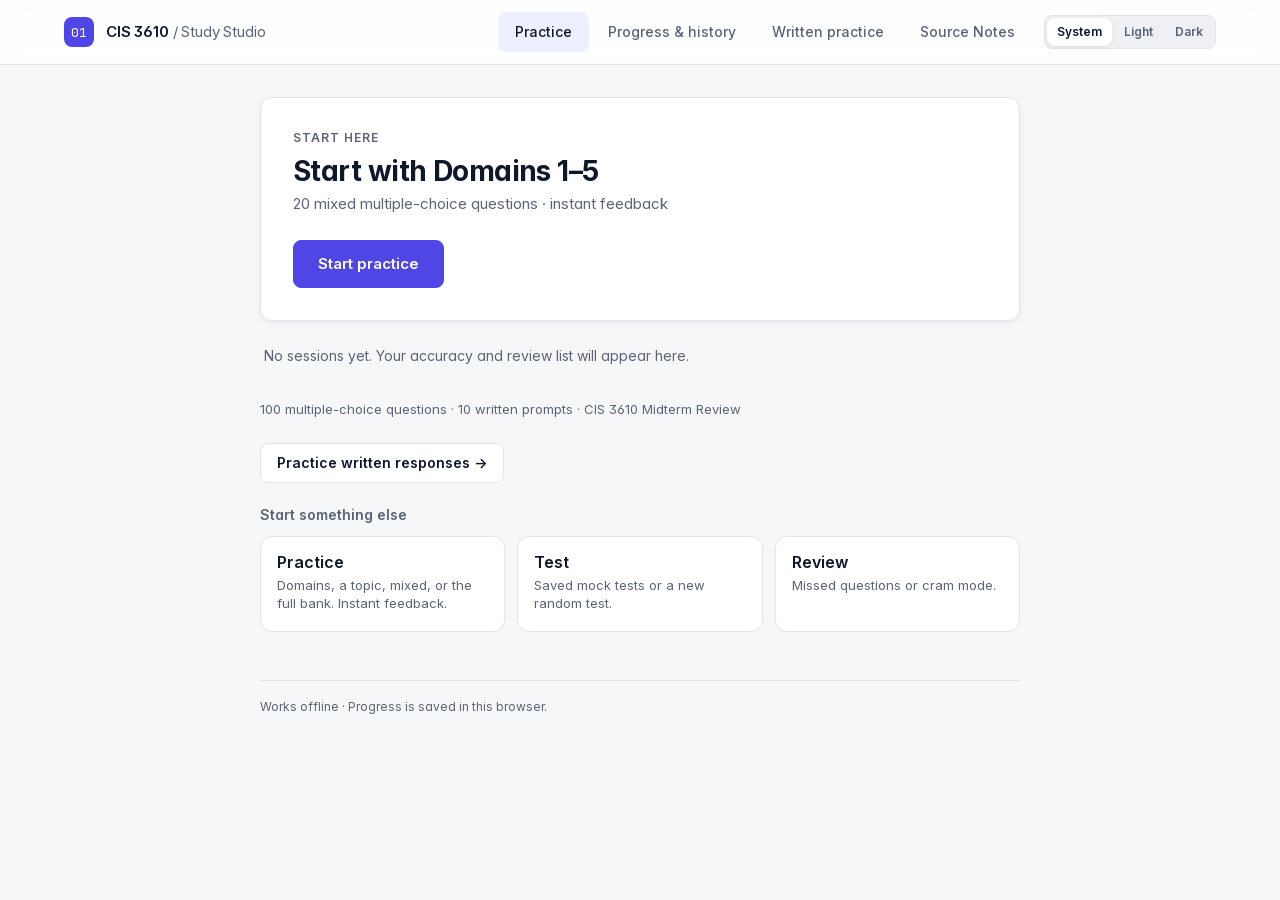
==== index.html @ e30ead26 "Build offline CIS 3610 study studio Add a self-contained study app with 100 multiple-choice question" ====
<!doctype html>
<html lang="en">
<head>
<meta charset="utf-8"><meta name="viewport" content="width=device-width,initial-scale=1">
<meta name="description" content="Offline CIS 3610 midterm practice: 100 multiple-choice questions and 10 written prompts across five domains.">
<title>CIS 3610 · Study Studio</title>
<script>try{const t=localStorage.getItem('ink-signal-theme');if(t==='light'||t==='dark')document.documentElement.dataset.theme=t}catch(e){}</script>
<style>
/* Generated by tools/build_fonts.py — do not edit. Inter and JetBrains Mono, SIL Open Font License 1.1 (design/ink-signal/fonts/LICENSE-*.txt). */
@font-face{font-family:'Inter';font-style:normal;font-weight:400 700;font-display:swap;src:url([data-uri]) format('woff2')}
@font-face{font-family:'JetBrains Mono';font-style:normal;font-weight:400 700;font-display:swap;src:url([data-uri]) format('woff2')}

/* Ink & Signal design tokens — the single source of truth for color, type, spacing, shape, and motion.
   Reusable in any app: include fonts.css, then this file, then components.css.
   Theme: light by default; dark via prefers-color-scheme unless data-theme="light"; data-theme="dark" forces dark.
   data-theme works on <html> or on any subtree. */
:root,[data-theme="light"]{
  --bg:#F6F7F9;--surface:#FFFFFF;--surface-2:#EEF0F4;--border:#E2E5EB;
  --text:#0F172A;--text-muted:#5B6474;
  --accent:#4F46E5;--accent-soft:#EEF0FF;
  --flag:#D97706;
  --correct:#0F9D6E;--correct-soft:#E7F7F0;
  --incorrect:#DC2626;--incorrect-soft:#FDECEC;
  /* Text on a solid accent fill: white passes AA in light (6.29:1). */
  --on-accent:var(--surface);
  --shadow:0 1px 2px rgb(15 23 42/.04),0 2px 8px rgb(15 23 42/.04);
  --shadow-raised:0 2px 4px rgb(15 23 42/.05),0 8px 24px rgb(15 23 42/.07);
  color-scheme:light;
}
@media (prefers-color-scheme:dark){
  :root:not([data-theme="light"]){
    --bg:#0B0F19;--surface:#121826;--surface-2:#1A2132;--border:#273042;
    --text:#E6E9F0;--text-muted:#9AA3B5;
    --accent:#818CF8;--accent-soft:#1E2240;
    --flag:#F59E0B;
    --correct:#34D399;--correct-soft:#0F2A22;
    --incorrect:#F87171;--incorrect-soft:#2D1416;
    /* White on #818CF8 is only 2.98:1, so dark mode uses the ink background (6.42:1). */
    --on-accent:var(--bg);
    --shadow:0 1px 2px rgb(0 0 0/.3);
    --shadow-raised:0 4px 16px rgb(0 0 0/.35);
    color-scheme:dark;
  }
}
[data-theme="dark"]{
  --bg:#0B0F19;--surface:#121826;--surface-2:#1A2132;--border:#273042;
  --text:#E6E9F0;--text-muted:#9AA3B5;
  --accent:#818CF8;--accent-soft:#1E2240;
  --flag:#F59E0B;
  --correct:#34D399;--correct-soft:#0F2A22;
  --incorrect:#F87171;--incorrect-soft:#2D1416;
  --on-accent:var(--bg);
  --shadow:0 1px 2px rgb(0 0 0/.3);
  --shadow-raised:0 4px 16px rgb(0 0 0/.35);
  color-scheme:dark;
}
:root{
  /* Type */
  --font-sans:'Inter',ui-sans-serif,system-ui,-apple-system,'Segoe UI',Roboto,'Helvetica Neue',Arial,sans-serif;
  --font-mono:'JetBrains Mono',ui-monospace,SFMono-Regular,Consolas,'Liberation Mono',monospace;
  --text-xs:12px;--text-sm:14px;--text-md:16px;--text-lg:18px;--text-xl:22px;--text-2xl:28px;--text-3xl:clamp(32px,4.2vw,44px);
  --leading-tight:1.2;--leading-body:1.6;
  --tracking-tight:-0.02em;--tracking-caps:0.08em;
  --weight-regular:400;--weight-medium:500;--weight-semibold:600;--weight-bold:700;
  /* 8px spacing scale */
  --space-1:4px;--space-2:8px;--space-3:12px;--space-4:16px;--space-5:24px;--space-6:32px;--space-7:48px;--space-8:64px;
  /* Shape */
  --radius-sm:6px;--radius:8px;--radius-card:12px;--radius-pill:999px;
  --focus-ring:0 0 0 2px var(--surface),0 0 0 4px var(--accent);
  /* Motion: short and calm */
  --duration:160ms;--ease:cubic-bezier(.2,0,0,1);
  --content-width:1200px;
}
@media (prefers-reduced-motion:reduce){:root{--duration:0ms}}

/* Ink & Signal components. Uses only the variables in tokens.css. */
*,*::before,*::after{box-sizing:border-box}
html{-webkit-text-size-adjust:100%}
body{margin:0;background:var(--bg);color:var(--text);font:var(--weight-regular) var(--text-md)/var(--leading-body) var(--font-sans);
  font-feature-settings:'cv11','ss01';-webkit-font-smoothing:antialiased;transition:background-color var(--duration) var(--ease),color var(--duration) var(--ease)}
h1,h2,h3{margin:0;font-weight:var(--weight-bold);line-height:var(--leading-tight);letter-spacing:var(--tracking-tight)}
h1{font-size:var(--text-3xl)}
h2{font-size:var(--text-xl);font-weight:var(--weight-semibold)}
h3{font-size:var(--text-lg);font-weight:var(--weight-semibold);letter-spacing:-0.01em}
p{margin:0 0 var(--space-4)}
a{color:var(--accent);text-underline-offset:3px}
.muted{color:var(--text-muted)}
.mono,code,kbd,pre{font-family:var(--font-mono);font-feature-settings:normal}
.num{font-variant-numeric:tabular-nums}
.eyebrow{font:var(--weight-semibold) var(--text-xs)/1.4 var(--font-sans);letter-spacing:var(--tracking-caps);text-transform:uppercase;color:var(--text-muted)}
:focus-visible{outline:none;box-shadow:var(--focus-ring);border-radius:var(--radius-sm)}
::selection{background:var(--accent-soft);color:var(--text)}

/* Buttons */
.btn,button{font:var(--weight-semibold) var(--text-sm)/1.2 var(--font-sans);color:var(--text);background:var(--surface);
  border:1px solid var(--border);border-radius:var(--radius);padding:10px var(--space-4);min-height:40px;cursor:pointer;white-space:nowrap;
  transition:background-color var(--duration) var(--ease),border-color var(--duration) var(--ease),color var(--duration) var(--ease),box-shadow var(--duration) var(--ease)}
.btn:hover:not(:disabled),button:hover:not(:disabled),.btn.is-hover{background:var(--surface-2)}
.btn:focus-visible,button:focus-visible{box-shadow:var(--focus-ring);border-radius:var(--radius)}
.btn:disabled,button:disabled{cursor:not-allowed;color:var(--text-muted);background:var(--surface-2);border-color:var(--border);opacity:.7}
.btn-primary,button.primary{background:var(--accent);border-color:var(--accent);color:var(--on-accent)}
.btn-primary:hover:not(:disabled),button.primary:hover:not(:disabled),.btn-primary.is-hover{background:var(--accent);border-color:var(--accent);filter:brightness(1.08)}
.btn-primary:disabled,button.primary:disabled{background:var(--surface-2);border-color:var(--border);color:var(--text-muted)}
.btn-ghost{background:transparent;border-color:transparent}
.btn-ghost:hover:not(:disabled),.btn-ghost.is-hover{background:var(--surface-2)}
.btn[aria-pressed="true"],.btn.is-selected{background:var(--accent-soft);border-color:var(--accent);color:var(--text)}
.btn-sm,button.small{min-height:32px;padding:6px var(--space-3);font-size:13px}

/* Answer buttons: neutral until submitted; selection uses accent only. */
.answer-buttons{display:grid;grid-template-columns:1fr 1fr;gap:var(--space-3);margin:var(--space-5) 0}
.answer{display:flex;align-items:center;justify-content:center;gap:var(--space-3);min-height:64px;font-size:var(--text-lg);
  background:var(--surface);border:1px solid var(--border);border-radius:var(--radius-card)}
.answer[aria-pressed="true"],.answer.is-selected{background:var(--accent-soft);border-color:var(--accent);box-shadow:inset 0 0 0 1px var(--accent);color:var(--text)}
.answer kbd{font-size:11px;font-weight:var(--weight-medium);color:var(--text-muted);background:var(--surface-2);border:1px solid var(--border);border-radius:var(--radius-sm);padding:2px 6px}
.answer[aria-pressed="true"] kbd{border-color:var(--accent)}
/* After checking (feedback modes only): the right answer and a wrong pick. Text stays ink; color is the border, fill, and mark. */
.answer.is-correct,.answer.is-correct:disabled{border-color:var(--correct);background:var(--correct-soft);box-shadow:inset 0 0 0 1px var(--correct);color:var(--text);opacity:1}
.answer.is-incorrect,.answer.is-incorrect:disabled{border-color:var(--incorrect);background:var(--incorrect-soft);box-shadow:inset 0 0 0 1px var(--incorrect);color:var(--text);opacity:1}
.answer .mark{font-weight:var(--weight-bold)}
.answer.is-correct .mark{color:var(--correct)}
.answer.is-incorrect .mark{color:var(--incorrect)}
.nw{white-space:nowrap}

/* Cards and chips */
.card{background:var(--surface);border:1px solid var(--border);border-radius:var(--radius-card);box-shadow:var(--shadow);padding:var(--space-5)}
.chip{display:inline-flex;align-items:center;gap:6px;font:var(--weight-medium) var(--text-xs)/1 var(--font-sans);color:var(--text-muted);
  background:var(--surface-2);border:1px solid var(--border);border-radius:var(--radius-pill);padding:5px 10px}
.chip.accent{color:var(--accent);background:var(--accent-soft);border-color:transparent}
.chip.flag::before{content:'';width:8px;height:8px;border-radius:2px;background:var(--flag)}
.qid{font:var(--weight-regular) var(--text-xs)/1 var(--font-mono);color:var(--text-muted);letter-spacing:.02em}
.statement{font-size:clamp(18px,2.1vw,21px);line-height:1.6;font-weight:var(--weight-medium);letter-spacing:-0.005em;margin:var(--space-4) 0 var(--space-2);overflow-wrap:anywhere}

/* Progress */
.progress{height:4px;background:var(--surface-2);border-radius:var(--radius-pill);overflow:hidden}
.progress>span{display:block;height:100%;background:var(--accent);border-radius:inherit;transition:width 200ms var(--ease)}
progress.progress{appearance:none;-webkit-appearance:none;width:100%;border:0;display:block;color:var(--accent);accent-color:var(--accent)}
progress.progress::-webkit-progress-bar{background:var(--surface-2);border-radius:var(--radius-pill)}
progress.progress::-webkit-progress-value{background:var(--accent);border-radius:var(--radius-pill);transition:width 200ms var(--ease)}
progress.progress::-moz-progress-bar{background:var(--accent);border-radius:var(--radius-pill)}

/* Feedback: color appears only here, as a bar and an icon; text stays ink for contrast. */
.feedback{position:relative;background:var(--surface);border:1px solid var(--border);border-radius:var(--radius-card);padding:var(--space-5) var(--space-5) var(--space-5) calc(var(--space-5) + 4px);overflow:hidden}
.feedback::before{content:'';position:absolute;inset:0 auto 0 0;width:4px;background:var(--correct)}
.feedback.incorrect::before{background:var(--incorrect)}
.feedback-head{display:flex;align-items:center;gap:var(--space-3);margin-bottom:var(--space-2)}
.feedback-icon{display:grid;place-items:center;width:28px;height:28px;border-radius:var(--radius-pill);background:var(--correct-soft);color:var(--correct);font-weight:var(--weight-bold);flex:none}
.feedback.incorrect .feedback-icon{background:var(--incorrect-soft);color:var(--incorrect)}
.feedback-head h3{font-size:var(--text-lg)}
.answerline{font-size:var(--text-sm);color:var(--text-muted);margin-bottom:var(--space-4)}
.answerline strong{color:var(--text)}
.feedback h4{margin:var(--space-4) 0 var(--space-1);font:var(--weight-semibold) 13px/1.4 var(--font-sans);color:var(--text-muted)}
.feedback p{margin:0 0 var(--space-2)}
.correction{background:var(--surface-2);border-radius:var(--radius);padding:var(--space-3) var(--space-4)}
.steps,pre{font:var(--weight-regular) 13px/1.75 var(--font-mono);background:var(--surface-2);color:var(--text);border:1px solid var(--border);border-radius:var(--radius);
  padding:var(--space-3) var(--space-4);margin:var(--space-2) 0 0;white-space:pre-wrap;overflow-wrap:anywhere;font-variant-numeric:tabular-nums}

/* Stat cards */
.stats{display:grid;grid-template-columns:repeat(4,minmax(0,1fr));gap:var(--space-3)}
.stat{background:var(--surface);border:1px solid var(--border);border-radius:var(--radius-card);box-shadow:var(--shadow);padding:var(--space-4) var(--space-5)}
.stat b{display:block;font-size:var(--text-2xl);font-weight:var(--weight-bold);letter-spacing:var(--tracking-tight);font-variant-numeric:tabular-nums;line-height:1.15}
.stat span{display:block;font-size:13px;color:var(--text-muted);margin-top:2px}
.stat .progress{margin-top:var(--space-3)}

/* Chapter cards: the whole card is the control. */
.chapter{position:relative;display:block;cursor:pointer;background:var(--surface);border:1px solid var(--border);border-radius:var(--radius-card);padding:var(--space-4);
  transition:border-color var(--duration) var(--ease),background-color var(--duration) var(--ease),box-shadow var(--duration) var(--ease)}
.chapter:hover{border-color:var(--text-muted)}
.chapter input{position:absolute;opacity:0;inset:0;width:100%;height:100%;margin:0;cursor:pointer}
.chapter .check{position:absolute;top:var(--space-3);right:var(--space-3);display:grid;place-items:center;width:20px;height:20px;border-radius:var(--radius-sm);border:1px solid var(--border);background:var(--surface);color:transparent;font-size:12px;font-weight:var(--weight-bold);transition:all var(--duration) var(--ease)}
.chapter:has(input:checked),.chapter.is-selected{border-color:var(--accent);background:var(--accent-soft);box-shadow:inset 0 0 0 1px var(--accent)}
.chapter:has(input:checked) .check,.chapter.is-selected .check{background:var(--accent);border-color:var(--accent);color:var(--on-accent)}
.chapter:has(input:focus-visible){box-shadow:var(--focus-ring)}
.chapter .number{font:var(--weight-regular) var(--text-xs)/1 var(--font-mono);color:var(--text-muted)}
.chapter strong{display:block;font-size:var(--text-sm);line-height:1.35;margin:var(--space-2) 0 var(--space-1);padding-right:var(--space-5)}
.chapter small{font-size:var(--text-xs);color:var(--text-muted)}

/* Hero: binary as a faint background texture; the label sits on its own solid plate so nothing overlaps. */
.hero-art{position:relative;isolation:isolate;display:grid;place-items:center;gap:var(--space-3);min-height:200px;padding:var(--space-6);
  background:var(--surface);border:1px solid var(--border);border-radius:var(--radius-card);overflow:hidden}
.hero-art .binary{position:absolute;inset:0;z-index:-1;padding:var(--space-3);font:12px/22px var(--font-mono);letter-spacing:.35em;color:var(--text);opacity:.09;overflow:hidden;overflow-wrap:anywhere;user-select:none;
  -webkit-mask-image:radial-gradient(ellipse at center,transparent 0 30%,#000 75%);mask-image:radial-gradient(ellipse at center,transparent 0 30%,#000 75%)}
.hero-art .orbit{font:var(--weight-semibold) var(--text-lg)/1 var(--font-mono);letter-spacing:.2em;color:var(--text);background:var(--surface);border:1px solid var(--border);border-radius:var(--radius);padding:var(--space-4) var(--space-5);box-shadow:var(--shadow)}
.hero-art .legend{font:var(--weight-semibold) var(--text-xs)/1 var(--font-sans);letter-spacing:var(--tracking-caps);text-transform:uppercase;color:var(--text-muted);background:var(--surface);border-radius:var(--radius-pill);padding:6px 10px}

/* Theme toggle */
.theme-toggle{display:inline-flex;gap:2px;padding:2px;background:var(--surface-2);border:1px solid var(--border);border-radius:var(--radius)}
.theme-toggle button{min-height:28px;padding:4px 10px;border:0;background:transparent;font-size:12px;color:var(--text-muted)}
.theme-toggle button[aria-pressed="true"]{background:var(--surface);color:var(--text);box-shadow:var(--shadow)}

/* Sticky action bar for small screens */
.action-bar{display:flex;align-items:center;justify-content:space-between;gap:var(--space-3)}
@media (max-width:620px){
  .stats{grid-template-columns:1fr 1fr}
  .action-bar{position:sticky;bottom:0;z-index:5;margin:var(--space-4) calc(-1 * var(--space-4)) 0;padding:var(--space-3) var(--space-4) calc(var(--space-3) + env(safe-area-inset-bottom));
    background:var(--surface);border-top:1px solid var(--border);box-shadow:0 -4px 16px rgb(15 23 42/.06)}
  .answer{min-height:56px}
}
@media (prefers-reduced-motion:reduce){*,*::before,*::after{transition-duration:0ms!important;animation-duration:0ms!important;scroll-behavior:auto!important}}

/* CIS 4100 Study Studio layout. App-specific; uses only the Ink & Signal tokens in design/ink-signal/tokens.css. */
.skip-link{position:absolute;left:var(--space-4);top:-80px;z-index:30;background:var(--surface);color:var(--text);border:1px solid var(--border);border-radius:var(--radius);padding:var(--space-3) var(--space-4)}
.skip-link:focus{top:var(--space-3)}
.hidden{display:none!important}
.sr-only{position:absolute;width:1px;height:1px;padding:0;margin:-1px;overflow:hidden;clip:rect(0,0,0,0);border:0}
/* Site header (hidden during a session) */
.site-header{position:sticky;top:0;z-index:20;background:color-mix(in srgb,var(--surface) 88%,transparent);backdrop-filter:saturate(1.4) blur(10px);border-bottom:1px solid var(--border)}
.topbar{max-width:var(--content-width);margin:0 auto;min-height:64px;display:flex;align-items:center;gap:var(--space-4);padding:var(--space-3) var(--space-5)}
.brand{display:flex;align-items:center;gap:var(--space-3);font-size:15px;font-weight:var(--weight-semibold);letter-spacing:-0.01em;white-space:nowrap;margin-right:auto}
.brand span:last-child{font-weight:var(--weight-regular);color:var(--text-muted)}
.brandmark{display:grid;place-items:center;width:30px;height:30px;border-radius:var(--radius);background:var(--accent);color:var(--on-accent);font:var(--weight-bold) 13px/1 var(--font-mono)}
.topbar-end{display:flex;align-items:center;gap:var(--space-3)}
nav{display:flex;gap:2px}
nav button{background:transparent;border-color:transparent;color:var(--text-muted);font-weight:var(--weight-medium)}
nav button:hover:not(:disabled){background:var(--surface-2);color:var(--text)}
nav button.active{background:var(--accent-soft);color:var(--text)}
.theme-cycle.icon-btn{display:none}
body.focus-mode .site-header,body.focus-mode footer{display:none}
main{max-width:var(--content-width);margin:0 auto;padding:var(--space-6) var(--space-5) var(--space-8)}
body.focus-mode main{max-width:none;padding:0 0 var(--space-7)}
@media(max-width:620px){body.focus-mode main{padding-bottom:0}}
main:focus{outline:none}
footer{max-width:760px;margin:var(--space-7) auto 0;font-size:12px;color:var(--text-muted);padding-top:var(--space-4);border-top:1px solid var(--border)}
/* Shared pieces */
.icon-btn{display:inline-grid;place-items:center;width:40px;height:40px;min-height:40px;padding:0;border-radius:var(--radius);background:transparent;border-color:transparent;font-size:18px;font-weight:var(--weight-medium);color:var(--text-muted)}
.icon-btn:hover:not(:disabled){background:var(--surface-2);color:var(--text)}
.quiet{background:transparent;border-color:transparent;color:var(--text-muted);font-weight:var(--weight-medium);padding-left:var(--space-2);padding-right:var(--space-2)}
.quiet:hover:not(:disabled){background:var(--surface-2);color:var(--text)}
.link{background:transparent;border-color:transparent;color:var(--accent);padding:6px var(--space-2);min-height:36px}
.link:hover:not(:disabled){background:var(--accent-soft)}
.btn-lg{min-height:48px;padding:12px var(--space-5);font-size:15px}
.note{font-size:13px;color:var(--text-muted);margin:var(--space-2) 0 0;line-height:1.5}
.statrow{display:flex;flex-wrap:wrap;gap:var(--space-2) var(--space-5);margin:var(--space-5) 0 var(--space-6);padding:0 var(--space-1);font-size:14px;color:var(--text-muted);font-variant-numeric:tabular-nums}
.statrow b{color:var(--text);font-weight:var(--weight-semibold)}
.section-h{font-size:var(--text-sm);font-weight:var(--weight-semibold);color:var(--text-muted);letter-spacing:0;margin:0 0 var(--space-3)}
.badge{display:inline-flex;align-items:center;font:var(--weight-medium) 11px/1 var(--font-mono);letter-spacing:.02em;color:var(--text-muted);background:var(--surface-2);border:1px solid var(--border);border-radius:var(--radius-pill);padding:5px 9px;white-space:nowrap}
.row{display:flex;align-items:center;justify-content:space-between;gap:var(--space-3);flex-wrap:wrap}
.panel{background:var(--surface);border:1px solid var(--border);border-radius:var(--radius-card);box-shadow:var(--shadow);padding:var(--space-5)}
.panel h2{margin-bottom:var(--space-3)}
.layout{display:grid;grid-template-columns:minmax(0,1fr) 320px;gap:var(--space-5)}
.notice-box{background:var(--surface-2);border:1px solid var(--border);border-radius:var(--radius);padding:var(--space-4);margin:var(--space-4) 0}
.banner{max-width:760px;margin:0 auto var(--space-4);border:1px solid var(--border);border-left:4px solid var(--flag);background:var(--surface);border-radius:var(--radius);padding:var(--space-3) var(--space-4);font-size:var(--text-sm)}
.error-state{margin:0;padding:var(--space-3) var(--space-4);border:1px solid var(--border);border-left:4px solid var(--flag);border-radius:var(--radius);font-size:13px}
button.danger{color:var(--incorrect)}
.field label,.field .field-label{display:block;font-size:12px;font-weight:var(--weight-semibold);margin-bottom:6px;color:var(--text-muted)}
.fixed{margin:0;min-height:40px;display:flex;align-items:center;font-size:14px}
select,input[type=number],textarea,input[type=file]{width:100%;font:inherit;font-size:var(--text-sm);color:var(--text);background:var(--surface);border:1px solid var(--border);border-radius:var(--radius);padding:10px 12px;min-height:40px;transition:border-color var(--duration) var(--ease)}
select:hover,input[type=number]:hover,textarea:hover{border-color:var(--text-muted)}
select:focus-visible,input:focus-visible,textarea:focus-visible{border-color:var(--accent);box-shadow:var(--focus-ring)}
input[type=checkbox]{accent-color:var(--accent);width:16px;height:16px;vertical-align:-3px}
textarea{min-height:110px;resize:vertical;line-height:1.5}
.table-wrap{overflow-x:auto;border:1px solid var(--border);border-radius:var(--radius)}
table{width:100%;border-collapse:collapse;font-size:13px;font-variant-numeric:tabular-nums}
td,th{text-align:left;padding:10px 12px;border-bottom:1px solid var(--border)}
tr:last-child td{border-bottom:0}
th{font-size:11px;font-weight:var(--weight-semibold);letter-spacing:var(--tracking-caps);text-transform:uppercase;color:var(--text-muted);background:var(--surface-2)}
#toast{position:fixed;bottom:var(--space-5);left:50%;transform:translateX(-50%);max-width:90vw;background:var(--text);color:var(--bg);padding:var(--space-3) var(--space-4);border-radius:var(--radius);font-size:13px;box-shadow:var(--shadow-raised);z-index:60}
/* Confirm dialog */
dialog#confirm-dialog{max-width:420px;width:calc(100% - 32px);border:1px solid var(--border);border-radius:var(--radius-card);background:var(--surface);color:var(--text);box-shadow:var(--shadow-raised);padding:var(--space-5)}
dialog#confirm-dialog::backdrop{background:rgb(11 15 25/.45)}
dialog#confirm-dialog p{margin:0 0 var(--space-5);font-size:15px;line-height:1.5}
.dialog-actions{display:flex;justify-content:flex-end;gap:var(--space-2)}
/* Home */
.home{max-width:760px;margin:0 auto}
.hero-card{background:var(--surface);border:1px solid var(--border);border-radius:var(--radius-card);box-shadow:var(--shadow);padding:var(--space-6)}
.hero-card.resume{border-color:var(--accent);box-shadow:inset 0 0 0 1px var(--accent),var(--shadow)}
.hero-card h1{font-size:28px;margin:var(--space-2) 0 var(--space-1)}
.hero-card .meta{color:var(--text-muted);font-size:15px;margin:0}
.hero-actions{display:flex;align-items:center;gap:var(--space-3);margin-top:var(--space-5);flex-wrap:wrap}
.choices{display:grid;grid-template-columns:repeat(3,minmax(0,1fr));gap:var(--space-3)}
.choice{display:grid;gap:4px;text-align:left;white-space:normal;padding:var(--space-4);min-height:96px;border-radius:var(--radius-card);font-weight:var(--weight-regular);align-content:start;background:var(--surface)}
.choice strong{font-size:16px;font-weight:var(--weight-semibold)}
.choice span{font-size:13px;color:var(--text-muted);line-height:1.4}
.choice.on{background:var(--accent-soft);border-color:var(--accent);box-shadow:inset 0 0 0 1px var(--accent)}
.choice.on:hover:not(:disabled){background:var(--accent-soft)}
.options{margin-top:var(--space-3);background:var(--surface);border:1px solid var(--border);border-radius:var(--radius-card);box-shadow:var(--shadow);padding:var(--space-5);display:grid;gap:var(--space-5);animation:fade-in 160ms var(--ease)}
.opt-label{font-size:13px;font-weight:var(--weight-semibold);margin-bottom:var(--space-2);display:flex;justify-content:space-between;align-items:center;gap:var(--space-3)}
.chiprow{display:flex;flex-wrap:wrap;gap:6px}
.pick{display:inline-flex;align-items:center;gap:6px;min-height:34px;padding:6px 12px;border-radius:var(--radius-pill);font-size:13px;font-weight:var(--weight-medium);background:var(--surface);color:var(--text-muted);white-space:nowrap}
.pick[aria-pressed="true"]{background:var(--accent-soft);border-color:var(--accent);color:var(--text)}
.pick[aria-pressed="true"]::before{content:'✓';font-size:11px;color:var(--accent);font-weight:var(--weight-bold)}
.pick[aria-pressed="true"]:hover:not(:disabled){background:var(--accent-soft)}
.seg{display:inline-flex;flex-wrap:wrap;gap:2px;padding:2px;background:var(--surface-2);border:1px solid var(--border);border-radius:var(--radius)}
.seg button{min-height:34px;border:0;background:transparent;color:var(--text-muted);font-size:13px;padding:6px 12px}
.seg button[aria-pressed="true"]{background:var(--surface);color:var(--text);box-shadow:var(--shadow)}
.overlap{margin-top:var(--space-3);font-size:13px}
.overlap summary{cursor:pointer;color:var(--accent);font-weight:var(--weight-medium)}
.overlap .table-wrap{margin-top:var(--space-2)}
.summary{display:flex;align-items:center;justify-content:space-between;gap:var(--space-3);flex-wrap:wrap;border-top:1px solid var(--border);padding-top:var(--space-4)}
.summary p{margin:0;font-size:14px;color:var(--text-muted)}
.summary p b{color:var(--text);font-weight:var(--weight-medium)}
.custom{display:grid;grid-template-columns:repeat(3,minmax(0,1fr));gap:var(--space-3);background:var(--surface-2);border-radius:var(--radius);padding:var(--space-4)}
.custom .full{grid-column:1/-1;margin:0}
.startline{display:flex;align-items:center;justify-content:flex-end;gap:var(--space-4)}
.startline span{font-size:13px;color:var(--text-muted)}
.focus{margin-top:var(--space-6)}
.focus-rows{background:var(--surface);border:1px solid var(--border);border-radius:var(--radius-card);overflow:hidden}
.focus-row{display:flex;justify-content:space-between;gap:var(--space-3);padding:var(--space-3) var(--space-4);border-bottom:1px solid var(--border);font-size:14px}
.focus-row .muted{font-size:13px;font-variant-numeric:tabular-nums;white-space:nowrap}
.focus-foot{display:flex;justify-content:flex-end;padding:var(--space-3) var(--space-4)}
/* Session: focus mode */
.focus-head{position:sticky;top:0;z-index:15;display:grid;grid-template-columns:auto minmax(0,1fr) auto auto auto;align-items:center;gap:var(--space-3);padding:var(--space-2) var(--space-4);background:var(--surface);border-bottom:1px solid var(--border)}
.session-name{font-size:14px;font-weight:var(--weight-medium);color:var(--text-muted);white-space:nowrap;overflow:hidden;text-overflow:ellipsis}
.counter{justify-self:center;min-height:36px;padding:6px 14px;font-size:14px;font-weight:var(--weight-semibold);font-variant-numeric:tabular-nums;border-radius:var(--radius-pill)}
.timer{font:var(--weight-medium) 13px/1 var(--font-mono);color:var(--text-muted);font-variant-numeric:tabular-nums;min-width:0}
.timer:empty{display:none}
.icon-btn.flag[aria-pressed="true"]{color:var(--flag)}
.focus-bar{position:sticky;top:57px;z-index:14;height:3px;border-radius:0}
progress.focus-bar::-webkit-progress-bar,progress.focus-bar::-webkit-progress-value{border-radius:0}
.question{max-width:720px;margin:0 auto;padding:var(--space-6) var(--space-5) var(--space-5)}
.qmeta{display:flex;align-items:center;gap:var(--space-3);flex-wrap:wrap}
.qid{font:12px/1 var(--font-mono);color:var(--text-muted);white-space:nowrap}
.tag{font-size:12px;color:var(--text-muted);border:1px dashed var(--text-muted);border-radius:var(--radius-pill);padding:2px 8px}
.question-statement{font-size:clamp(18px,2.1vw,21px);line-height:1.6;font-weight:var(--weight-medium);letter-spacing:-0.005em;margin:var(--space-4) 0 var(--space-3);white-space:pre-wrap;overflow-wrap:break-word}
.reason{font-size:var(--text-sm);margin:0 0 var(--space-2)}
.reason summary{display:inline-flex;align-items:center;gap:6px;cursor:pointer;list-style:none;color:var(--text-muted);font-weight:var(--weight-medium);font-size:13px;padding:6px 0;border-radius:var(--radius-sm)}
.reason summary::-webkit-details-marker{display:none}
.reason summary::before{content:'+';font-weight:var(--weight-bold)}
.reason[open] summary::before{content:'−'}
.reason summary:hover{color:var(--text)}
.reason textarea{margin-top:var(--space-2)}
.reason small{display:block;margin-top:6px;font-size:12px}
.answer-buttons{margin:var(--space-4) 0 var(--space-3)}
.answer-buttons button:disabled{opacity:1;color:var(--text-muted);background:var(--surface-2);cursor:default}
.answer-buttons button[aria-pressed="true"]:disabled:not(.is-correct):not(.is-incorrect){color:var(--text);background:var(--accent-soft);border-color:var(--accent)}
.qactions{display:flex;align-items:center;gap:var(--space-2);margin-top:var(--space-3)}
.qactions .grow{flex:1}
.arrow{width:44px;padding:0;font-size:18px;background:transparent;color:var(--text-muted)}
#feedback-region:empty{display:none}
#feedback-region{margin-top:var(--space-4)}
.question .feedback{animation:fade-in 150ms var(--ease)}
.deferred-note{margin:0;font-size:14px;color:var(--text-muted)}
.feedback-head h3{display:flex;align-items:center;gap:var(--space-3)}
.feedback-head h3::before{content:'✓';display:grid;place-items:center;width:28px;height:28px;border-radius:var(--radius-pill);background:var(--correct-soft);color:var(--correct);font-size:15px;flex:none}
.feedback.incorrect .feedback-head h3::before{content:'✕';background:var(--incorrect-soft);color:var(--incorrect)}
.feedback details{margin-top:var(--space-4);font-size:var(--text-sm)}
.feedback summary{cursor:pointer;color:var(--text-muted);padding:var(--space-1) 0}
@keyframes fade-in{from{opacity:0;transform:translateY(4px)}to{opacity:1;transform:none}}
/* Navigator drawer */
.drawer-layer{position:fixed;inset:0;z-index:50}
.drawer-layer[hidden]{display:none}
.drawer-scrim{position:absolute;inset:0;background:rgb(11 15 25/.4);opacity:0;transition:opacity 200ms var(--ease)}
.drawer{position:absolute;top:0;right:0;bottom:0;width:380px;max-width:100%;overflow-y:auto;background:var(--surface);border-left:1px solid var(--border);box-shadow:var(--shadow-raised);display:flex;flex-direction:column;padding:var(--space-5);transform:translateX(16px);opacity:0;transition:transform 200ms var(--ease),opacity 200ms var(--ease)}
.drawer-layer.open .drawer-scrim{opacity:1}
.drawer-layer.open .drawer{transform:none;opacity:1}
.drawer-top{display:flex;justify-content:space-between;align-items:center}
.drawer-top h2{font-size:var(--text-lg)}
.drawer-sub{font-size:13px;color:var(--text-muted);margin:4px 0 var(--space-4);font-variant-numeric:tabular-nums}
.key{display:flex;flex-wrap:wrap;gap:var(--space-2) var(--space-3);font-size:12px;color:var(--text-muted);margin-bottom:var(--space-4)}
.key i{display:inline-block;width:12px;height:12px;border-radius:3px;margin-right:5px;vertical-align:-2px;border:1px solid var(--border);background:var(--surface)}
.key i.k-answered{background:var(--accent-soft);border-color:var(--accent)}
.key i.k-skipped{border-style:dashed;border-color:var(--text-muted)}
.key i.k-flagged{box-shadow:inset 0 -3px 0 var(--flag)}
.key i.k-current{box-shadow:0 0 0 2px var(--accent)}
.question-map{display:grid;grid-template-columns:repeat(5,minmax(0,1fr));gap:8px}
.question-map button{min-height:44px;padding:0;font-size:13px;font-weight:var(--weight-medium);font-variant-numeric:tabular-nums}
.question-map button.answered{background:var(--accent-soft);border-color:var(--accent);color:var(--text)}
.question-map button.skipped{border-style:dashed;border-color:var(--text-muted)}
.question-map button.flagged{box-shadow:inset 0 -3px 0 var(--flag)}
.question-map button.current{box-shadow:0 0 0 2px var(--accent)}
.question-map button.current.flagged{box-shadow:0 0 0 2px var(--accent),inset 0 -3px 0 var(--flag)}
.drawer-foot{margin-top:auto;padding-top:var(--space-5);display:grid;gap:var(--space-2)}
.drawer-foot .note{margin:0}
.keyhelp{font-size:12px;color:var(--text-muted);margin:var(--space-2) 0 0;line-height:1.5}
.drawer-foot .theme-cycle{justify-self:start;font-size:13px}
/* Final review and results */
.final-card,.results{max-width:760px;margin:0 auto}
.final-card{background:var(--surface);border:1px solid var(--border);border-radius:var(--radius-card);box-shadow:var(--shadow);padding:var(--space-6)}
.final-card h1{font-size:28px;margin:var(--space-2) 0 0}
.final-card .statrow{margin:var(--space-4) 0}
.back{padding-left:0}
.score-card{background:var(--surface);border:1px solid var(--border);border-radius:var(--radius-card);box-shadow:var(--shadow);padding:var(--space-6);margin-top:var(--space-3)}
.score-card>p{margin:var(--space-2) 0 0}
.results-score{font-size:64px;font-weight:var(--weight-bold);letter-spacing:-0.04em;line-height:1;margin:var(--space-3) 0 0;font-variant-numeric:tabular-nums}
.results-score span{color:var(--text-muted);font-weight:var(--weight-semibold);font-size:.6em}
.next-box{margin-top:var(--space-5);padding-top:var(--space-5);border-top:1px solid var(--border)}
.next-box p{margin:var(--space-2) 0 var(--space-3)}
.disclosure{margin-top:var(--space-4);background:var(--surface);border:1px solid var(--border);border-radius:var(--radius-card);box-shadow:var(--shadow);padding:var(--space-4) var(--space-5)}
details.disclosure>summary{cursor:pointer;font-weight:var(--weight-semibold);font-size:15px;padding:var(--space-1) 0}
.disclosure h2{font-size:var(--text-lg);margin-bottom:var(--space-2)}
.disclosure h3{font-size:14px;margin:var(--space-4) 0 var(--space-2)}
.check-label{display:inline-flex;align-items:center;gap:var(--space-2);font-size:13px;min-height:32px}
.review-item{border-top:1px solid var(--border);padding:var(--space-2) 0}
.review-item summary{cursor:pointer;font-size:var(--text-sm);line-height:1.5;padding:var(--space-2) 0}
.review-item .feedback{margin:var(--space-2) 0 var(--space-3)}
.page-head{max-width:760px}
.history-item{border-top:1px solid var(--border);padding:var(--space-3) 0}
.history-item .muted{font-variant-numeric:tabular-nums}
.side-item{border-top:1px solid var(--border);padding:var(--space-3) 0;font-size:var(--text-sm)}
.side-item p{font-size:13px;margin:4px 0 var(--space-2)}
.empty{padding:var(--space-5) 0;color:var(--text-muted)}
.notes-list{max-width:860px}
.notes-list article{border-bottom:1px solid var(--border);padding:var(--space-5) 0}
.notes-list article:first-child{padding-top:0}
.notes-list article:last-child{border-bottom:0;padding-bottom:0}
.notes-list h2{margin:var(--space-3) 0 var(--space-2)}
.notes-list p{font-size:15px;max-width:75ch}
.notes-list a{overflow-wrap:anywhere}
.sources{font-size:12px;color:var(--text-muted);font-family:var(--font-mono)}
.storage-note{font-size:12px;margin-top:var(--space-3)}
/* Diagrams follow the theme */
.diagram-scroll{overflow-x:auto;border-radius:var(--radius-card);margin:var(--space-3) 0}
.diagram-scroll svg{display:block;width:100%;min-width:560px;height:auto;max-height:310px;background:var(--surface-2);border:1px solid var(--border);border-radius:var(--radius-card)}
.dg{fill:var(--surface);stroke:var(--accent);stroke-width:2}
.dg-arrow{fill:var(--accent)}
.dg-text{fill:var(--text);stroke:none;font-family:var(--font-sans);font-size:17px;font-weight:500}
.diagram-hint{font-size:12px;color:var(--text-muted);margin-bottom:var(--space-2)}
@media(min-width:700px){.diagram-hint{display:none}}
@media(max-width:900px){.layout{grid-template-columns:minmax(0,1fr)}}
@media(max-width:620px){
  .site-header{position:static;backdrop-filter:none;background:var(--surface)}
  .topbar{display:grid;grid-template-columns:minmax(0,1fr) auto;align-items:center;padding:var(--space-2) var(--space-4) var(--space-3);gap:var(--space-2)}
  .brand{white-space:normal;min-width:0;font-size:14px;line-height:1.25}
  .theme-cycle.icon-btn{display:inline-grid;grid-column:2;grid-row:1}
  .topbar-end{grid-column:1/-1;grid-row:2;min-width:0}
  .topbar-end .theme-toggle{display:none}
  nav{width:100%;display:grid;grid-template-columns:repeat(3,minmax(0,1fr));gap:4px}
  nav button{padding:6px 4px;font-size:13px;white-space:normal;line-height:1.2}
  main{padding:var(--space-5) var(--space-4) var(--space-7)}
  .hero-card,.score-card,.final-card{padding:var(--space-5)}
  .hero-card h1,.final-card h1{font-size:23px}
  .hero-actions .primary{flex:1}
  .statrow{gap:var(--space-1) var(--space-4);margin:var(--space-4) 0 var(--space-5)}
  .choices{grid-template-columns:minmax(0,1fr)}
  .choice{min-height:0;padding:var(--space-3) var(--space-4)}
  .options{padding:var(--space-4)}
  .custom{grid-template-columns:minmax(0,1fr)}
  .startline{flex-direction:column-reverse;align-items:stretch;gap:var(--space-2)}
  .startline span{text-align:center}
  .focus-head{grid-template-columns:auto minmax(0,1fr) auto auto;padding:var(--space-2) var(--space-3)}
  .focus-head .session-name{display:none}
  .focus-head .counter{grid-column:2}
  .focus-bar{top:61px}
  .question{padding:var(--space-4) var(--space-4) 0;display:flex;flex-direction:column;min-height:calc(100dvh - 64px)}
  .question>.qactions{margin-top:auto}
  .question>.answer-buttons+.qactions,.question>#feedback-region+.qactions{margin-top:auto}
  /* Bottom-pinned action bar only on small screens. */
  .qactions{position:sticky;bottom:0;z-index:5;margin:var(--space-4) calc(-1 * var(--space-4)) 0;padding:var(--space-3) var(--space-4) calc(var(--space-3) + env(safe-area-inset-bottom));background:var(--surface);border-top:1px solid var(--border);box-shadow:0 -4px 16px rgb(15 23 42/.06)}
  .qactions .primary{flex:1}
  .qactions .grow{display:none}
  .drawer{top:auto;width:100%;max-height:85%;border-left:0;border-top:1px solid var(--border);border-radius:var(--radius-card) var(--radius-card) 0 0;transform:translateY(16px)}
  .results-score{font-size:52px}
  .panel{padding:var(--space-4)}
  /* Tap targets: at least 44px tall. */
  button,button.small,.btn-sm,.icon-btn,.counter,.pick,.seg button,.link,select,input[type=number],input[type=file]{min-height:44px}
  .icon-btn{width:44px;height:44px}
  details>summary,.reason summary{min-height:44px}
  .check-label{min-height:44px}
}
@media (prefers-reduced-motion:reduce){.drawer,.drawer-scrim{transition:none}.question .feedback,.options{animation:none}}
/* CIS 3610: multiple-choice and written-response adaptations. */
.answer-buttons{grid-template-columns:minmax(0,1fr)}
.answer{justify-content:flex-start;text-align:left;white-space:normal;font-size:15px;line-height:1.5;padding:14px 16px;min-width:0}
.option-letter{display:grid;place-items:center;align-self:flex-start;flex:none;width:28px;height:28px;border:1px solid var(--border);border-radius:var(--radius-sm);font:600 13px/1 var(--font-mono)}
.option-text{flex:1;overflow-wrap:anywhere}
.essay-card{max-width:860px;margin-top:20px}
.essay-card h2{margin-top:12px}
.essay-card label{display:block;margin:16px 0 8px;font-size:13px;font-weight:600}
.essay-card textarea{min-height:200px}
.essay-card select{max-width:280px}
.essay-outline{margin-top:16px;border-top:1px solid var(--border);padding-top:12px}
.essay-outline summary{cursor:pointer;color:var(--accent);padding:8px 0}
.essay-outline li{margin-bottom:10px}
.essay-outline h3{margin-bottom:10px}
.pick{white-space:normal;text-align:left}
.qmeta .chip{white-space:normal}
@media(max-width:620px){nav{grid-template-columns:repeat(4,minmax(0,1fr))}.answer{padding:12px;font-size:14px}.question>.qactions{margin-top:16px}.question>.answer-buttons+.qactions,.question>#feedback-region+.qactions{margin-top:16px}}

</style>
</head>
<body>
<a class="skip-link" href="#main">Skip to content</a>
<header class="site-header"><div class="topbar"><div class="brand"><div class="brandmark" aria-hidden="true">01</div><div>CIS 3610 <span> / Study Studio</span></div></div><button id="theme-cycle" class="icon-btn theme-cycle" data-theme-cycle type="button"></button><div class="topbar-end"><nav aria-label="Main navigation"><button data-view="home" class="active">Practice</button><button data-view="history">Progress &amp; history</button><button data-view="essays">Written practice</button><button data-view="notes">Source Notes</button></nav><div class="theme-toggle" role="group" aria-label="Color theme"><button type="button" data-theme-choice="system">System</button><button type="button" data-theme-choice="light">Light</button><button type="button" data-theme-choice="dark">Dark</button></div></div></div></header><div id="theme-status" class="sr-only" aria-live="polite"></div>
<main id="main" tabindex="-1"><div id="storage-warning" class="banner hidden" role="status"></div><div id="content"></div><footer>Works offline · Progress is saved in this browser.</footer></main>
<div id="toast" role="status" class="hidden"></div>
<dialog id="confirm-dialog" aria-labelledby="confirm-text"><p id="confirm-text"></p><div class="dialog-actions"><button id="confirm-cancel" type="button">Cancel</button><button id="confirm-ok" class="primary" type="button">Confirm</button></div></dialog>
<script id="bank-data" type="application/json">[{"id": "Q001", "chapter": 1, "number": 1, "topic": "DNS", "difficulty": "Review", "statement": "Which of the following best describes the core function of the Domain Name System (DNS) in e-business infrastructure?", "options": ["Encrypting database queries using asymmetric keys", "Translating human-readable domain names into machine-readable IP addresses", "Managing local browser session state and cookies", "Compiling TypeScript code into production JavaScript bundles"], "answer": "B", "explanation": "DNS resolves a host name to records such as an IP address so a browser can locate the host. It does not encrypt application data.", "sources": [{"file": "midterm-review.txt", "location": "Question 1"}]}, {"id": "Q002", "chapter": 1, "number": 2, "topic": "DNS", "difficulty": "Review", "statement": "When configuring live hosting deployments for a modern web application, what does a CNAME record typically point to?", "options": ["A specific IPv4 address (e.g., 192.0.2.1)", "Another domain name (such as your-app.vercel.app)", "The private database credentials file (.env)", "An SSL certificate revocation endpoint"], "answer": "B", "explanation": "A CNAME makes one DNS name an alias of another name. An A record instead contains an IPv4 address.", "sources": [{"file": "midterm-review.txt", "location": "Question 2"}]}, {"id": "Q003", "chapter": 1, "number": 3, "topic": "Client-server architecture", "difficulty": "Review", "statement": "In a client-server architecture model, what is the primary responsibility of the client?", "options": ["Executing SQL queries and validating row-level security policies", "Managing persistent session storage and generating database backups", "Rendering user interfaces and dispatching HTTP request payloads", "Serving raw TCP packets to upstream proxy servers"], "answer": "C", "explanation": "The client presents the interface and sends requests. The server handles trusted backend processing and database access.", "sources": [{"file": "midterm-review.txt", "location": "Question 3"}]}, {"id": "Q004", "chapter": 1, "number": 4, "topic": "AI collaboration", "difficulty": "Review", "statement": "What is the primary purpose of incorporating Generative AI tools as an \"engineering collaborator\" in modern web development frameworks?", "options": ["Eliminating the need for version control systems entirely", "Accelerating scaffolding and code generation while requiring rigorous human verification", "Automatically passing all accessibility and OWASP security audits without testing", "Bypassing database schema design constraints"], "answer": "B", "explanation": "AI can create a starting implementation quickly. Developers still need to inspect, test, and refine its output.", "sources": [{"file": "midterm-review.txt", "location": "Question 4"}]}, {"id": "Q005", "chapter": 1, "number": 5, "topic": "HTTP & TLS", "difficulty": "Review", "statement": "Which networking protocol operates primarily as a request-response protocol across the World Wide Web for transferring hypermedia documents?", "options": ["SMTP", "SSH", "HTTP/HTTPS", "FTP"], "answer": "C", "explanation": "HTTP defines web requests and responses. HTTPS carries HTTP over TLS for protected transport.", "sources": [{"file": "midterm-review.txt", "location": "Question 5"}]}, {"id": "Q006", "chapter": 1, "number": 6, "topic": "DNS", "difficulty": "Review", "statement": "What is the function of an A record within DNS configurations?", "options": ["Directing mail exchange servers", "Mapping a domain name directly to an IPv4 address", "Defining cryptographic security tokens", "Establishing a canonical subdomain alias"], "answer": "B", "explanation": "An A record associates a DNS name with an IPv4 address. AAAA is the corresponding record type for IPv6.", "sources": [{"file": "midterm-review.txt", "location": "Question 6"}]}, {"id": "Q007", "chapter": 1, "number": 7, "topic": "Content architecture", "difficulty": "Review", "statement": "Which of the following best characterizes a headless CMS architecture?", "options": ["A system that completely lacks any front-end user interface and serves content via APIs", "A monolithic application where template engines render HTML directly on the server", "A database engine that does not utilize indexing tables", "An operating system running without a graphical display monitor"], "answer": "A", "explanation": "A headless CMS separates content management from the presentation layer and delivers content through APIs. It may still include an administrative editing interface.", "sources": [{"file": "midterm-review.txt", "location": "Question 7"}]}, {"id": "Q008", "chapter": 1, "number": 8, "topic": "Configuration & secrets", "difficulty": "Review", "statement": "Why is separating environment configuration from source code considered critical in web infrastructure?", "options": ["It prevents CSS stylesheets from conflicting with JavaScript runtimes", "It protects sensitive secrets, API keys, and database credentials from public code exposure", "It ensures web pages render faster on mobile viewports", "It automates DNS propagation across multiple registrars"], "answer": "B", "explanation": "Separate configuration keeps secrets out of committed source and permits different settings for development and production. Environment variables exposed to browser bundles are still public.", "sources": [{"file": "midterm-review.txt", "location": "Question 8"}]}, {"id": "Q009", "chapter": 1, "number": 9, "topic": "Content delivery", "difficulty": "Review", "statement": "What does the acronym CDN stand for in modern cloud web architectures?", "options": ["Central Database Node", "Content Delivery Network", "Cascading Design Notation", "Common Developer Namespace"], "answer": "B", "explanation": "A Content Delivery Network caches and serves content from distributed locations, often reducing delivery latency and origin load.", "sources": [{"file": "midterm-review.txt", "location": "Question 9"}]}, {"id": "Q010", "chapter": 1, "number": 10, "topic": "HTTP & TLS", "difficulty": "Review", "statement": "Which of the following illustrates a typical request-response lifecycle step?", "options": ["The database executes a cron job without user intervention", "The client browser sends an HTTP GET request to a server endpoint and receives an HTML/JSON payload", "The compiler translates TypeScript interfaces into binary machine instructions", "The Git repository commits local changes automatically"], "answer": "B", "explanation": "A browser request followed by a server response is a request-response exchange. The response may contain HTML, JSON, or another representation.", "sources": [{"file": "midterm-review.txt", "location": "Question 10"}]}, {"id": "Q011", "chapter": 1, "number": 11, "topic": "APIs & events", "difficulty": "Review", "statement": "What is the primary role of an API (Application Programming Interface) in an e-business ecosystem?", "options": ["To provide physical cooling for server racks", "To allow disparate software systems to securely communicate and exchange data", "To format text documents into PDF layouts", "To replace semantic HTML tags with proprietary containers"], "answer": "B", "explanation": "An API supplies a defined contract for software interaction. Secure use still requires appropriate authentication, authorization, and validation.", "sources": [{"file": "midterm-review.txt", "location": "Question 11"}]}, {"id": "Q012", "chapter": 1, "number": 12, "topic": "HTTP & TLS", "difficulty": "Review", "statement": "Which protocol secures HTTP traffic through encryption and cryptographic verification?", "options": ["FTP", "Telnet", "HTTPS (TLS/SSL)", "POP3"], "answer": "C", "explanation": "HTTPS uses TLS to encrypt transport and authenticate the server through certificates. SSL is an older, obsolete predecessor.", "sources": [{"file": "midterm-review.txt", "location": "Question 12"}]}, {"id": "Q013", "chapter": 1, "number": 13, "topic": "Deployment & scaling", "difficulty": "Review", "statement": "What is the main benefit of utilizing cloud-based deployment platforms like Vercel or Netlify for modern web apps?", "options": ["Eliminating all potential cyber security vulnerabilities", "Automated continuous deployment pipelines connected directly to Git repositories", "Guaranteed exemption from data privacy regulations", "Manual server rack configuration requirements"], "answer": "B", "explanation": "Git-connected deployments can build and publish updates automatically. Developers remain responsible for security and configuration.", "sources": [{"file": "midterm-review.txt", "location": "Question 13"}]}, {"id": "Q014", "chapter": 1, "number": 14, "topic": "Client-server architecture", "difficulty": "Review", "statement": "Which term describes an architecture where business logic runs on the client browser while data is fetched asynchronously from backend services?", "options": ["Single-Page Application (SPA)", "Mainframe Batch Processing", "Static Punch-Card System", "Terminal Emulation Server"], "answer": "A", "explanation": "An SPA updates its interface in the browser and commonly fetches data without downloading a complete page on each navigation.", "sources": [{"file": "midterm-review.txt", "location": "Question 14"}]}, {"id": "Q015", "chapter": 1, "number": 15, "topic": "APIs & events", "difficulty": "Review", "statement": "What is the primary purpose of a webhook in event-driven web architecture?", "options": ["To continuously poll a server for status changes every second", "To allow an external service to push real-time HTTP POST notifications to a designated endpoint when an event occurs", "To minify CSS stylesheets before production build", "To scrape competitor pricing data automatically"], "answer": "B", "explanation": "A webhook delivers an event notification to a configured HTTP endpoint. Receivers should authenticate notifications and handle retries safely.", "sources": [{"file": "midterm-review.txt", "location": "Question 15"}]}, {"id": "Q016", "chapter": 1, "number": 16, "topic": "Payment security", "difficulty": "Review", "statement": "In the context of e-commerce infrastructure, what does PCI-DSS compliance govern?", "options": ["Academic grading standards for computer science courses", "Security standards for organizations handling credit card and payment data", "Web accessibility guidelines for individuals with visual impairments", "Open-source licensing compatibility matrices"], "answer": "B", "explanation": "PCI DSS addresses protection of payment card account data. It is distinct from accessibility standards such as WCAG.", "sources": [{"file": "midterm-review.txt", "location": "Question 16"}]}, {"id": "Q017", "chapter": 1, "number": 17, "topic": "Deployment & scaling", "difficulty": "Review", "statement": "What is a primary characteristic of cloud elasticity?", "options": ["Fixed hardware allocation that cannot be changed after purchase", "The ability to dynamically scale computing resources up or down based on traffic demand", "Permanent static IP address assignment for all client devices", "Elimination of network latency across global regions"], "answer": "B", "explanation": "Elastic infrastructure adjusts allocated capacity to demand, rather than requiring a permanently fixed allocation.", "sources": [{"file": "midterm-review.txt", "location": "Question 17"}]}, {"id": "Q018", "chapter": 1, "number": 18, "topic": "Project configuration", "difficulty": "Review", "statement": "Which file is standardly used in Node.js projects to list dependencies, scripts, and project metadata?", "options": ["index.html", "package.json", "styles.css", "tsconfig.json"], "answer": "B", "explanation": "package.json describes a Node.js package, including its metadata, dependencies, and runnable scripts.", "sources": [{"file": "midterm-review.txt", "location": "Question 18"}]}, {"id": "Q019", "chapter": 1, "number": 19, "topic": "HTTP & TLS", "difficulty": "Review", "statement": "What is the function of an SSL/TLS certificate in web communications?", "options": ["To verify domain ownership and encrypt data transmitted between client and server", "To compress image assets for faster mobile loading", "To generate automatic unit tests for React components", "To store user passwords in plain text for easy retrieval"], "answer": "A", "explanation": "A certificate binds an identity such as a domain to a public key. TLS uses certificates for authentication and negotiates keys to encrypt the connection; a certificate alone does not encrypt traffic.", "sources": [{"file": "midterm-review.txt", "location": "Question 19"}]}, {"id": "Q020", "chapter": 1, "number": 20, "topic": "Async JavaScript", "difficulty": "Review", "statement": "Which of the following represents an asynchronous JavaScript execution pattern commonly used for API calls?", "options": ["Synchronous file blocking loops", "Async/Await and Promises", "Static HTML injection tags", "Monolithic shell scripts"], "answer": "B", "explanation": "Promises represent eventual completion or failure. Async/await provides syntax for working with those promises.", "sources": [{"file": "midterm-review.txt", "location": "Question 20"}]}, {"id": "Q021", "chapter": 2, "number": 21, "topic": "Semantic HTML", "difficulty": "Review", "statement": "Why is the use of semantic HTML5 elements (such as <header>, <nav>, <main>, and <footer>) preferred over generic wrappers?", "options": ["They execute JavaScript code faster in browser engines", "They provide meaningful structural context to screen readers, search engine crawlers, and developers", "They automatically encrypt form inputs against SQL injection", "They remove the need for CSS styling entirely"], "answer": "B", "explanation": "Semantic elements convey structure and purpose beyond appearance. Generic div elements do not provide these meanings by default.", "sources": [{"file": "midterm-review.txt", "location": "Question 21"}]}, {"id": "Q022", "chapter": 2, "number": 22, "topic": "Accessibility fundamentals", "difficulty": "Review", "statement": "What does WCAG stand for in the context of digital accessibility standards?", "options": ["Web Content Accessibility Guidelines", "Worldwide Cascading Architecture Group", "Wireless Code Authentication Governance", "Web Component Access Protocol"], "answer": "A", "explanation": "WCAG means Web Content Accessibility Guidelines, a set of success criteria for accessible web content.", "sources": [{"file": "midterm-review.txt", "location": "Question 22"}]}, {"id": "Q023", "chapter": 2, "number": 23, "topic": "Accessibility fundamentals", "difficulty": "Review", "statement": "Which WCAG conformance level is typically established as the standard target for enterprise and educational web accessibility?", "options": ["Level A", "Level AA", "Level AAA", "Level Z"], "answer": "B", "explanation": "AA is a common accessibility target and includes all applicable Level A and Level AA criteria. It does not imply every AAA criterion is met.", "sources": [{"file": "midterm-review.txt", "location": "Question 23"}]}, {"id": "Q024", "chapter": 2, "number": 24, "topic": "Accessible images", "difficulty": "Review", "statement": "How do screen readers interpret images that lack appropriate alt text attributes?", "options": ["They intelligently generate a detailed description of the image contents", "They either skip the image or read out the raw file name, hindering accessibility for visually impaired users", "They crash the browser tab immediately", "They automatically apply decorative styling filters"], "answer": "B", "explanation": "Without useful alternative text, an image may be announced as a filename or provide no meaningful information. Decorative images should use an empty alt attribute.", "sources": [{"file": "midterm-review.txt", "location": "Question 24"}]}, {"id": "Q025", "chapter": 2, "number": 25, "topic": "AI UI scaffolding", "difficulty": "Review", "statement": "What is the primary purpose of text-to-design prototyping tools like v0.dev in modern UI workflows?", "options": ["Replacing all software engineers with automated bots", "Translating natural language product requirements into functional UI component code layouts", "Compiling database migrations into relational schemas", "Generating SSL certificates for domain registrars"], "answer": "B", "explanation": "Text-to-design tools turn a natural-language brief into an initial interface or component layout that still requires review.", "sources": [{"file": "midterm-review.txt", "location": "Question 25"}]}, {"id": "Q026", "chapter": 2, "number": 26, "topic": "Responsive layout", "difficulty": "Review", "statement": "In responsive web design, what CSS mechanism allows flexible layouts across varying screen sizes without fixed pixel widths?", "options": ["Flexbox and CSS Grids with relative units (percentages, rem, vw)", "Hardcoded table cell widths in HTML attributes", "Static inline styling blocks", "Flash plugin containers"], "answer": "A", "explanation": "Flexible layout systems and relative sizing let content adapt to available space. Fixed widths alone often produce overflow.", "sources": [{"file": "midterm-review.txt", "location": "Question 26"}]}, {"id": "Q027", "chapter": 2, "number": 27, "topic": "AI UI scaffolding", "difficulty": "Review", "statement": "What is the primary risk of relying entirely on AI-generated UI code without manual inspection?", "options": ["Inefficient CSS syntax, unsemantic markup, and hidden accessibility flaws", "Instantaneous server crashes across all cloud regions", "Automatic cancellation of domain name registrations", "Permanent deletion of Git commit histories"], "answer": "A", "explanation": "Generated code can contain inaccessible controls, weak semantics, or unnecessary styling. Manual inspection and functional testing are still needed.", "sources": [{"file": "midterm-review.txt", "location": "Question 27"}]}, {"id": "Q028", "chapter": 2, "number": 28, "topic": "Accessible forms", "difficulty": "Review", "statement": "Which HTML attribute is essential for providing accessible descriptions of form input fields?", "options": ["aria-label or associated <label> elements with matching for and id attributes", "style=\"display:none\"", "class=\"hidden-input\"", "onclick=\"validate()\""], "answer": "A", "explanation": "A visible label associated using for and id supplies an accessible name. aria-label can provide a name when a suitable visible label is unavailable.", "sources": [{"file": "midterm-review.txt", "location": "Question 28"}]}, {"id": "Q029", "chapter": 2, "number": 29, "topic": "CSS fundamentals", "difficulty": "Review", "statement": "What does the CSS Box Model encompass from innermost to outermost?", "options": ["Margin, Border, Padding, Content", "Content, Padding, Border, Margin", "Border, Content, Margin, Padding", "Padding, Margin, Content, Border"], "answer": "B", "explanation": "The box model proceeds outward from content to padding, border, then margin. Padding is inside the border; margin is outside it.", "sources": [{"file": "midterm-review.txt", "location": "Question 29"}]}, {"id": "Q030", "chapter": 2, "number": 30, "topic": "Accessibility fundamentals", "difficulty": "Review", "statement": "Which of the following best describes Universal Design in digital products?", "options": ["Designing products to be usable by all people to the greatest extent possible without needing adaptation", "Building separate websites exclusively for mobile devices", "Restricting software access to expert technical users", "Utilizing only monochrome color schemes"], "answer": "A", "explanation": "Universal Design seeks broad usability from the outset instead of relying on separate adaptations for every user group.", "sources": [{"file": "midterm-review.txt", "location": "Question 30"}]}, {"id": "Q031", "chapter": 2, "number": 31, "topic": "Color contrast", "difficulty": "Review", "statement": "What role do color contrast ratios play in web accessibility standards?", "options": ["They determine how fast images load on slow cellular connections", "They ensure text is legible against background colors for users with visual impairments or color blindness", "They calculate the monetary cost of cloud hosting bandwidth", "They dictate database indexing efficiency"], "answer": "B", "explanation": "Sufficient contrast makes foreground text distinguishable from its background. Color alone should not carry essential information.", "sources": [{"file": "midterm-review.txt", "location": "Question 31"}]}, {"id": "Q032", "chapter": 2, "number": 32, "topic": "Keyboard access", "difficulty": "Review", "statement": "Why is keyboard navigation testing critical for web accessibility?", "options": ["Many users with motor impairments or screen readers navigate web interfaces primarily using keyboard controls (Tab, Enter, Arrow keys)", "Keyboards are faster than computer mice for database administration", "Browsers disable mouse clicks during production deployments", "It prevents CSS stylesheets from loading incorrectly"], "answer": "A", "explanation": "Keyboard testing checks whether users can reach and operate controls without a pointing device, with a visible focus indicator and no keyboard traps.", "sources": [{"file": "midterm-review.txt", "location": "Question 32"}]}, {"id": "Q033", "chapter": 2, "number": 33, "topic": "Semantic HTML", "difficulty": "Review", "statement": "What is the function of the <main> landmark element in semantic HTML?", "options": ["Containing site-wide navigation links and logos", "Enclosing the primary dominant content unique to the document", "Storing JavaScript event listener definitions", "Holding copyright notices and footer links"], "answer": "B", "explanation": "The main element identifies the dominant content of the page. The pasted question lost this tag; the study app restores it.", "sources": [{"file": "midterm-review.txt", "location": "Question 33"}]}, {"id": "Q034", "chapter": 2, "number": 34, "topic": "Responsive layout", "difficulty": "Review", "statement": "Which CSS layout module is best suited for one-dimensional layouts (rows or columns)?", "options": ["CSS Flexbox", "CSS Grid", "HTML Tables", "Absolute Positioning Floats"], "answer": "A", "explanation": "Flexbox arranges items along a primary axis, making it well suited to a row or column.", "sources": [{"file": "midterm-review.txt", "location": "Question 34"}]}, {"id": "Q035", "chapter": 2, "number": 35, "topic": "Responsive layout", "difficulty": "Review", "statement": "Which CSS layout module is optimized for two-dimensional layouts (rows and columns simultaneously)?", "options": ["CSS Grid", "Inline Block", "Float Clearing", "Bulleted Lists"], "answer": "A", "explanation": "Grid coordinates rows and columns together, making it suited to two-dimensional page layouts.", "sources": [{"file": "midterm-review.txt", "location": "Question 35"}]}, {"id": "Q036", "chapter": 2, "number": 36, "topic": "Responsive typography", "difficulty": "Review", "statement": "What does responsive typography entail in modern web design?", "options": ["Using fixed 12px fonts across all screen resolutions", "Scaling font sizes fluidly using relative units (such as rem or clamp()) to maintain readability across viewports", "Embedding rasterized images of text instead of live characters", "Disabling font smoothing on mobile devices"], "answer": "B", "explanation": "Relative units and clamp() can adjust text sizing across viewports while respecting usable bounds and user settings.", "sources": [{"file": "midterm-review.txt", "location": "Question 36"}]}, {"id": "Q037", "chapter": 2, "number": 37, "topic": "AI transparency", "difficulty": "Review", "statement": "What is an AI Transparency Log used for in AI-augmented engineering coursework?", "options": ["Tracking the exact prompt iterations, AI tool outputs, and human verification/refactoring steps performed", "Logging the electricity consumption of local server racks", "Recording customer credit card transactions in plain text", "Generating automated invoice summaries"], "answer": "A", "explanation": "A transparency log records how AI assistance was used and how a person checked or changed the result. It supports traceability of engineering decisions.", "sources": [{"file": "midterm-review.txt", "location": "Question 37"}]}, {"id": "Q038", "chapter": 2, "number": 38, "topic": "Accessible links", "difficulty": "Review", "statement": "Why should web developers avoid using \"click here\" as anchor link text?", "options": ["It provides no contextual information about the link destination for screen reader users scanning page links", "It violates JavaScript syntax rules", "It prevents CSS styles from applying correctly", "It increases server response time"], "answer": "A", "explanation": "Descriptive link text communicates the destination or action, including when screen reader users browse links out of surrounding context.", "sources": [{"file": "midterm-review.txt", "location": "Question 38"}]}, {"id": "Q039", "chapter": 2, "number": 39, "topic": "Semantic HTML", "difficulty": "Review", "statement": "What is the purpose of semantic heading tags (<h1> through <h6>)?", "options": ["To establish a clear, hierarchical document outline that aids navigation and comprehension", "To change font colors randomly across paragraphs", "To define database table relationships", "To inject executable script payloads into the DOM"], "answer": "A", "explanation": "Heading levels h1 through h6 express a content hierarchy. Choose levels for structure and style them separately with CSS.", "sources": [{"file": "midterm-review.txt", "location": "Question 39"}]}, {"id": "Q040", "chapter": 2, "number": 40, "topic": "Progressive enhancement", "difficulty": "Review", "statement": "How does progressive enhancement affect web development strategy?", "options": ["Building a baseline functional experience for all browsers first, then layering advanced styling and JS for capable modern browsers", "Designing exclusively for the newest browser version and blocking older clients", "Eliminating HTML entirely in favor of compiled binary applications", "Ignoring mobile devices until desktop optimization is 100% complete"], "answer": "A", "explanation": "Progressive enhancement begins with a useful baseline, then adds features where supported so core access remains broadly available.", "sources": [{"file": "midterm-review.txt", "location": "Question 40"}]}, {"id": "Q041", "chapter": 3, "number": 41, "topic": "DOM & events", "difficulty": "Review", "statement": "What is the primary role of the Document Object Model (DOM) in web browsers?", "options": ["Storing persistent records on cloud database servers", "Representing the page so programs can change document structure, style, and content dynamically", "Compiling TypeScript interfaces into bytecode", "Managing DNS routing tables"], "answer": "B", "explanation": "The DOM exposes the document as a tree of nodes that scripts can inspect and update.", "sources": [{"file": "midterm-review.txt", "location": "Question 41"}]}, {"id": "Q042", "chapter": 3, "number": 42, "topic": "DOM & events", "difficulty": "Review", "statement": "How do JavaScript event listeners function within a web application?", "options": ["They wait for specific user interactions (like clicks, keypresses, or form submissions) and execute callback functions in response", "They compile server-side SQL queries into relational tables", "They encrypt local storage cookies automatically", "They check domain name registration expiration dates"], "answer": "A", "explanation": "An event listener registers a callback for an event. When that event is dispatched, the registered handler can respond.", "sources": [{"file": "midterm-review.txt", "location": "Question 42"}]}, {"id": "Q043", "chapter": 3, "number": 43, "topic": "Debugging", "difficulty": "Review", "statement": "What is the primary purpose of browser developer tools (such as Chrome DevTools Console and Network tabs)?", "options": ["Designing marketing graphics and corporate logos", "Inspecting DOM elements, monitoring network requests, debugging JavaScript errors, and profiling performance", "Purchasing domain names and managing registrar accounts", "Provisioning virtual private servers in cloud data centers"], "answer": "B", "explanation": "Developer tools reveal document structure, network traffic, logs, and performance information needed to investigate behavior.", "sources": [{"file": "midterm-review.txt", "location": "Question 43"}]}, {"id": "Q044", "chapter": 3, "number": 44, "topic": "Scope & closures", "difficulty": "Review", "statement": "What does variable scope refer to in JavaScript programming?", "options": ["The speed at which a function executes mathematical calculations", "The accessibility and visibility of variables within different parts of code blocks or functions", "The amount of memory allocated for CSS stylesheets", "The number of parameters an API endpoint accepts"], "answer": "B", "explanation": "Scope determines where a binding is accessible. Block, function, and module/global scope affect visibility.", "sources": [{"file": "midterm-review.txt", "location": "Question 44"}]}, {"id": "Q045", "chapter": 3, "number": 45, "topic": "Scope & closures", "difficulty": "Review", "statement": "In JavaScript, what is the difference between let, const, and var for variable declarations?", "options": ["var is block-scoped, while let and const are globally scoped", "const declares variables that cannot be reassigned, while let and var allow reassignment with block vs function scoping", "There is no functional difference; they are interchangeable aliases", "const can only be used in server-side Node.js environments"], "answer": "B", "explanation": "let and const are block-scoped; var is function-scoped or global-scoped. const prevents reassignment of the binding but does not make an object immutable.", "sources": [{"file": "midterm-review.txt", "location": "Question 45"}]}, {"id": "Q046", "chapter": 3, "number": 46, "topic": "Debugging", "difficulty": "Review", "statement": "What is an asynchronous callback or promise rejection typically signalled by in browser consoles?", "options": ["A green success banner", "An uncaught exception or error stack trace log in red text", "An automatic database backup confirmation", "A DNS lookup redirection notice"], "answer": "B", "explanation": "Unhandled errors and promise rejections commonly produce console diagnostics and stack traces. Their exact display depends on the browser.", "sources": [{"file": "midterm-review.txt", "location": "Question 46"}]}, {"id": "Q047", "chapter": 3, "number": 47, "topic": "JSON & APIs", "difficulty": "Review", "statement": "What does JSON stand for in web data exchange?", "options": ["JavaScript Object Notation", "Java Secure Operational Network", "Joint Syntax Object Namespace", "jQuery Server Operation Node"], "answer": "A", "explanation": "JSON is JavaScript Object Notation, a text format for exchanging structured data. It is not executable JavaScript code.", "sources": [{"file": "midterm-review.txt", "location": "Question 47"}]}, {"id": "Q048", "chapter": 3, "number": 48, "topic": "Input validation", "difficulty": "Review", "statement": "Why is client-side input validation insufficient as a sole security measure?", "options": ["Client-side code runs on the user's device and can be easily bypassed or manipulated by malicious actors", "Browsers do not support JavaScript form validation functions", "Client validation slows down server response times significantly", "It prevents CSS stylesheets from rendering"], "answer": "A", "explanation": "A user controls their browser and can bypass local checks or send requests directly. The server must validate input and enforce authorization.", "sources": [{"file": "midterm-review.txt", "location": "Question 48"}]}, {"id": "Q049", "chapter": 3, "number": 49, "topic": "Array transformations", "difficulty": "Review", "statement": "What is the purpose of array manipulation methods like .map(), .filter(), and .reduce() in JavaScript?", "options": ["To execute declarative, functional transformations on data collections without mutating original arrays directly", "To query PostgreSQL databases using raw SQL syntax", "To configure Vercel deployment routing rules", "To compile TypeScript code into ES5 bundles"], "answer": "A", "explanation": "map returns mapped values, filter selects elements, and reduce accumulates a result. Their callbacks can still mutate referenced objects, so immutability is a coding practice rather than an automatic guarantee.", "sources": [{"file": "midterm-review.txt", "location": "Question 49"}]}, {"id": "Q050", "chapter": 3, "number": 50, "topic": "Debugging", "difficulty": "Review", "statement": "What does the term \"Chaos Engineering\" refer to in lab team exercises?", "options": ["Intentionally introducing controlled faults or bugs into codebases to test team resilience, debugging skills, and error handling", "Randomly deleting production databases without backups", "Writing code without using indentation or comments", "Refusing to use version control systems"], "answer": "A", "explanation": "Controlled fault injection exercises error handling and recovery. It should have defined scope and safeguards.", "sources": [{"file": "midterm-review.txt", "location": "Question 50"}]}, {"id": "Q051", "chapter": 3, "number": 51, "topic": "SPA navigation", "difficulty": "Review", "statement": "How does a client-side single-page application (SPA) handle navigation between views without full page reloads?", "options": ["By intercepting route changes and dynamically updating the DOM via JavaScript", "By requesting a complete HTML document from the server on every click", "By rebooting the browser session automatically", "By switching DNS server pointers instantly"], "answer": "A", "explanation": "Client-side routing responds to navigation by updating view state and the DOM, often using the History API.", "sources": [{"file": "midterm-review.txt", "location": "Question 51"}]}, {"id": "Q052", "chapter": 3, "number": 52, "topic": "Debugging", "difficulty": "Review", "statement": "What is a common symptom of an unhandled runtime error in browser JavaScript execution?", "options": ["The user interface freezes or behaves unexpectedly, accompanied by console error logs", "The computer monitor resolution changes automatically", "The domain registrar locks the DNS records", "The database triggers an automatic schema migration"], "answer": "A", "explanation": "A runtime error can interrupt the affected execution path and leave the UI incomplete or inconsistent. It does not necessarily freeze the entire browser.", "sources": [{"file": "midterm-review.txt", "location": "Question 52"}]}, {"id": "Q053", "chapter": 3, "number": 53, "topic": "JSON & APIs", "difficulty": "Review", "statement": "What is the function of the fetch() API in modern JavaScript?", "options": ["To make asynchronous HTTP requests to servers for sending or retrieving data", "To retrieve forgotten user passwords from local storage", "To download local font files for offline editing", "To scrape external websites without permission"], "answer": "A", "explanation": "fetch sends asynchronous HTTP requests and returns a Promise for a Response. HTTP error statuses such as 404 normally require checking response.ok.", "sources": [{"file": "midterm-review.txt", "location": "Question 53"}]}, {"id": "Q054", "chapter": 3, "number": 54, "topic": "TypeScript", "difficulty": "Review", "statement": "What does type safety in TypeScript provide compared to vanilla JavaScript?", "options": ["Compile-time error checking that catches type mismatches before code runs in production", "Guaranteed immunity against all cyber security vulnerabilities", "Automatic generation of database tables", "Elimination of the need for unit testing"], "answer": "A", "explanation": "TypeScript checks declared types before execution. Its types are erased and do not replace runtime validation of external data.", "sources": [{"file": "midterm-review.txt", "location": "Question 54"}]}, {"id": "Q055", "chapter": 3, "number": 55, "topic": "JavaScript syntax", "difficulty": "Review", "statement": "How are arrow functions syntactically distinguished in modern JavaScript?", "options": ["Using the function keyword followed by a name", "Using the fat arrow syntax (=>)", "Using the goto command statement", "Using class constructor wrappers"], "answer": "B", "explanation": "Arrow functions use => and capture this lexically. They differ from ordinary functions in more than spelling.", "sources": [{"file": "midterm-review.txt", "location": "Question 55"}]}, {"id": "Q056", "chapter": 3, "number": 56, "topic": "Browser storage", "difficulty": "Review", "statement": "What is local storage used for in web applications?", "options": ["Storing key-value pairs persistently in the browser across session reloads", "Storing private database administrator passwords securely on public servers", "Caching server-side routing tables for DNS resolution", "Executing backend SQL queries"], "answer": "A", "explanation": "localStorage persists string key-value data for an origin until cleared. It is accessible to page scripts and unsuitable for sensitive secrets.", "sources": [{"file": "midterm-review.txt", "location": "Question 56"}]}, {"id": "Q057", "chapter": 3, "number": 57, "topic": "Error handling", "difficulty": "Review", "statement": "What is the purpose of try...catch blocks in JavaScript error handling?", "options": ["To gracefully catch runtime exceptions and handle errors without crashing the application execution flow", "To encrypt user input before sending it across networks", "To automatically retry failed database connections indefinitely", "To test CSS media query breakpoints"], "answer": "A", "explanation": "try/catch handles exceptions in its protected execution. To catch a rejected Promise this way, await it inside the try block or attach an appropriate rejection handler.", "sources": [{"file": "midterm-review.txt", "location": "Question 57"}]}, {"id": "Q058", "chapter": 3, "number": 58, "topic": "DOM & events", "difficulty": "Review", "statement": "What does DOM manipulation refer to?", "options": ["Creating, modifying, or deleting HTML elements and attributes dynamically using scripts", "Changing physical hardware server components", "Configuring router firewall rules", "Writing SQL migration scripts"], "answer": "A", "explanation": "DOM manipulation changes document nodes or their attributes, allowing interfaces to react without a complete page reload.", "sources": [{"file": "midterm-review.txt", "location": "Question 58"}]}, {"id": "Q059", "chapter": 3, "number": 59, "topic": "Debugging", "difficulty": "Review", "statement": "Why is understanding stack traces critical when debugging JavaScript errors?", "options": ["They show the exact path of function calls leading up to an error, including file names and line numbers", "They list the exact credit card numbers stored in browser memory", "They calculate the speed of the internet connection", "They display the domain registration history"], "answer": "A", "explanation": "A stack trace identifies the chain of calls and source locations associated with an error, helping locate its cause.", "sources": [{"file": "midterm-review.txt", "location": "Question 59"}]}, {"id": "Q060", "chapter": 3, "number": 60, "topic": "Scope & closures", "difficulty": "Review", "statement": "What is a closure in JavaScript?", "options": ["A function bundled together with references to its lexical environment, allowing it to access outer scope variables even after the outer function has closed", "A command that shuts down the browser process", "A method for closing database connections safely", "An HTML tag used to close modal dialogs"], "answer": "A", "explanation": "A closure retains access to the lexical bindings around a function, even after the outer call has returned.", "sources": [{"file": "midterm-review.txt", "location": "Question 60"}]}, {"id": "Q061", "chapter": 4, "number": 61, "topic": "Relational databases", "difficulty": "Review", "statement": "What is PostgreSQL?", "options": ["An open-source, powerful object-relational database management system (ORDBMS)", "A front-end CSS framework for responsive buttons", "A client-side JavaScript testing library", "A domain name registrar service"], "answer": "A", "explanation": "PostgreSQL is an open-source object-relational database system. It stores and queries structured data and supports transactions and constraints.", "sources": [{"file": "midterm-review.txt", "location": "Question 61"}]}, {"id": "Q062", "chapter": 4, "number": 62, "topic": "CRUD & HTTP methods", "difficulty": "Review", "statement": "What does CRUD stand for in database and application operations?", "options": ["Create, Read, Update, Delete", "Compile, Route, Unpack, Deploy", "Connect, Replicate, Unlock, Debug", "Cache, Render, Upload, Download"], "answer": "A", "explanation": "CRUD groups four basic data operations: Create, Read, Update, and Delete.", "sources": [{"file": "midterm-review.txt", "location": "Question 62"}]}, {"id": "Q063", "chapter": 4, "number": 63, "topic": "Database security", "difficulty": "Review", "statement": "What is Row-Level Security (RLS) in database management?", "options": ["A security feature that restricts which database rows a user can read or write based on user authentication and policies", "A physical security guard stationed outside server rooms", "A firewall rule blocking inbound FTP traffic", "A method for encrypting CSS stylesheets"], "answer": "A", "explanation": "Row-Level Security policies control which rows are accessible for operations. Authentication and correct policy configuration are still needed; privileged roles can bypass RLS in some cases.", "sources": [{"file": "midterm-review.txt", "location": "Question 63"}]}, {"id": "Q064", "chapter": 4, "number": 64, "topic": "SQL injection", "difficulty": "Review", "statement": "What is the primary risk of SQL injection vulnerabilities in web applications?", "options": ["Attackers can manipulate input fields to execute arbitrary SQL queries, potentially bypassing authentication or accessing/deleting unauthorized database records", "The web server runs out of electrical power", "CSS stylesheets fail to render on mobile devices", "Domain names expire prematurely"], "answer": "A", "explanation": "SQL injection occurs when untrusted input changes a query's executable structure, potentially exposing or modifying data.", "sources": [{"file": "midterm-review.txt", "location": "Question 64"}]}, {"id": "Q065", "chapter": 4, "number": 65, "topic": "SQL injection", "difficulty": "Review", "statement": "How do parameterized queries or ORMs prevent SQL injection?", "options": ["By treating user input strictly as data parameters rather than executable SQL command syntax", "By deleting all user input containing punctuation marks", "By requiring two-factor authentication for every database read", "By encrypting the entire database with a single password"], "answer": "A", "explanation": "Bound parameters keep values separate from SQL structure. ORMs protect parameterized operations, but unsafe raw SQL or string concatenation can still introduce injection.", "sources": [{"file": "midterm-review.txt", "location": "Question 65"}]}, {"id": "Q066", "chapter": 4, "number": 66, "topic": "Routing & middleware", "difficulty": "Review", "statement": "What is the function of Express.js in Node.js backend development?", "options": ["A minimal and flexible web application framework that provides robust routing and middleware handling features", "A database indexing tool for unstructured text", "A front-end UI component library for React", "A DNS propagation testing utility"], "answer": "A", "explanation": "Express supplies routing and middleware on top of Node.js HTTP functionality. It is not a database or a frontend component library.", "sources": [{"file": "midterm-review.txt", "location": "Question 66"}]}, {"id": "Q067", "chapter": 4, "number": 67, "topic": "Schema & constraints", "difficulty": "Review", "statement": "What is a database schema?", "options": ["The formal structure and organization of a database, defining tables, fields, data types, and relationships", "A marketing plan for launching an e-commerce website", "A CSS stylesheet governing typography and colors", "A log file recording server error codes"], "answer": "A", "explanation": "A schema defines how data is organized: tables, columns, types, relationships, and constraints.", "sources": [{"file": "midterm-review.txt", "location": "Question 67"}]}, {"id": "Q068", "chapter": 4, "number": 68, "topic": "Configuration & secrets", "difficulty": "Review", "statement": "What is the purpose of an environment variable (.env file) in backend applications?", "options": ["To store configuration settings and secret credentials (like database connection strings and API keys) separately from source code", "To define CSS media query breakpoints for mobile responsiveness", "To store public user profile pictures", "To manage HTML document outlines"], "answer": "A", "explanation": "Backend environment configuration separates deployment values and secrets from tracked application code. Never commit real secrets or ship them in frontend bundles.", "sources": [{"file": "midterm-review.txt", "location": "Question 68"}]}, {"id": "Q069", "chapter": 4, "number": 69, "topic": "Authentication & authorization", "difficulty": "Review", "statement": "What does API authentication ensure in client-server communications?", "options": ["That requests originate from verified, authorized users or systems possessing valid credentials or tokens", "That web pages load in under one second", "That database tables contain no duplicate rows", "That CSS stylesheets are fully minified"], "answer": "A", "explanation": "Authentication verifies identity using credentials or tokens. The intended answer is A, but authorization is the separate check of what that identity may do.", "sources": [{"file": "midterm-review.txt", "location": "Question 69"}]}, {"id": "Q070", "chapter": 4, "number": 70, "topic": "Schema & constraints", "difficulty": "Review", "statement": "What is a relational database foreign key?", "options": ["A field (or collection of fields) in one table that uniquely identifies a row of another table, establishing a link between them", "An encrypted password stored in local storage", "A backup server located in an external data center", "A temporary cookie used for session tracking"], "answer": "A", "explanation": "A foreign key references a primary or other unique key to enforce relationships. Foreign key values may repeat in the referencing table, as in many orders belonging to one customer.", "sources": [{"file": "midterm-review.txt", "location": "Question 70"}]}, {"id": "Q071", "chapter": 4, "number": 71, "topic": "Routing & middleware", "difficulty": "Review", "statement": "What is middleware in Express.js applications?", "options": ["Functions that have access to the request and response objects, used to execute tasks like authentication checks, logging, and body parsing", "Physical cables connecting routers to servers", "CSS layout wrappers for centering grid items", "Database backup routines executed weekly"], "answer": "A", "explanation": "Middleware functions participate in the request-response cycle. They can inspect or change requests, send a response, or pass control onward.", "sources": [{"file": "midterm-review.txt", "location": "Question 71"}]}, {"id": "Q072", "chapter": 4, "number": 72, "topic": "Database indexing", "difficulty": "Review", "statement": "What is the purpose of database indexing?", "options": ["To significantly speed up data retrieval operations on database tables at the cost of slight storage and write overhead", "To encrypt all columns against unauthorized viewing", "To automatically delete obsolete log files", "To organize HTML heading tags hierarchically"], "answer": "A", "explanation": "Indexes help locate rows efficiently, at the cost of storage and maintenance during writes. Their benefit depends on the query and data.", "sources": [{"file": "midterm-review.txt", "location": "Question 72"}]}, {"id": "Q073", "chapter": 4, "number": 73, "topic": "CRUD & HTTP methods", "difficulty": "Review", "statement": "What is an HTTP POST request typically used for in RESTful APIs?", "options": ["Creating a new resource or submitting data to a server endpoint", "Retrieving a static image file from a CDN", "Deleting an existing database record", "Checking if a server is online (ping)"], "answer": "A", "explanation": "POST typically submits data for processing or creates a resource. It is not inherently idempotent.", "sources": [{"file": "midterm-review.txt", "location": "Question 73"}]}, {"id": "Q074", "chapter": 4, "number": 74, "topic": "CRUD & HTTP methods", "difficulty": "Review", "statement": "What is an HTTP GET request used for?", "options": ["Requesting data or resource representation from a server without modifying server state", "Submitting credit card payment details for permanent storage", "Updating user profile passwords", "Terminating active session tokens"], "answer": "A", "explanation": "GET retrieves a representation and is defined to have safe semantics. It should not be used for requested state-changing operations.", "sources": [{"file": "midterm-review.txt", "location": "Question 74"}]}, {"id": "Q075", "chapter": 4, "number": 75, "topic": "Transport security", "difficulty": "Review", "statement": "Why is HTTPS encryption essential for transmitting API tokens and passwords?", "options": ["It prevents eavesdropping and man-in-the-middle attacks from intercepting sensitive credentials in plain text across networks", "It speeds up database query execution times", "It eliminates the need for database indexing", "It ensures all users have modern web browsers"], "answer": "A", "explanation": "TLS protects credentials in transit against passive interception and helps authenticate the server. It does not secure compromised endpoints.", "sources": [{"file": "midterm-review.txt", "location": "Question 75"}]}, {"id": "Q076", "chapter": 4, "number": 76, "topic": "Normalization", "difficulty": "Review", "statement": "What does database normalization aim to achieve?", "options": ["Reducing data redundancy and improving data integrity by organizing tables and relationships systematically", "Maximizing duplicate records to improve fault tolerance", "Compressing database files into zip archives", "Eliminating the need for SQL queries entirely"], "answer": "A", "explanation": "Normalization organizes related facts to reduce duplication and update anomalies while preserving data integrity.", "sources": [{"file": "midterm-review.txt", "location": "Question 76"}]}, {"id": "Q077", "chapter": 4, "number": 77, "topic": "Schema & constraints", "difficulty": "Review", "statement": "What is a primary key in a relational database table?", "options": ["A unique identifier for each record in a table that ensures every row can be uniquely identified and cannot contain null values", "The password used by database administrators", "The first column listed in an HTML table", "An external API token used for payment gateways"], "answer": "A", "explanation": "A primary key uniquely identifies each row and is non-null. It may consist of one column or several columns.", "sources": [{"file": "midterm-review.txt", "location": "Question 77"}]}, {"id": "Q078", "chapter": 4, "number": 78, "topic": "API security", "difficulty": "Review", "statement": "What is rate limiting used for in API security?", "options": ["Restricting the number of requests a user or IP address can make to an API within a specified time window to prevent abuse or DDoS attacks", "Slowing down database queries to save electricity", "Limiting the number of CSS files a browser can download", "Controlling employee login hours"], "answer": "A", "explanation": "Rate limits cap requests within a window to reduce abuse and overload. They are one layer of defense and do not stop every denial-of-service attack.", "sources": [{"file": "midterm-review.txt", "location": "Question 78"}]}, {"id": "Q079", "chapter": 4, "number": 79, "topic": "API endpoints", "difficulty": "Review", "statement": "What is an API endpoint?", "options": ["A specific URL path where an API accepts requests and interacts with client applications", "The physical power button on a cloud server rack", "A DNS record pointing to a mail server", "A CSS class for styling buttons"], "answer": "A", "explanation": "An API endpoint is an address at which a service exposes an operation or resource, commonly combined with an HTTP method.", "sources": [{"file": "midterm-review.txt", "location": "Question 79"}]}, {"id": "Q080", "chapter": 4, "number": 80, "topic": "Transactions", "difficulty": "Review", "statement": "What is database transaction atomicity (the 'A' in ACID properties)?", "options": ["Ensuring that all operations within a transaction complete successfully as a single unit, or none of them apply (all-or-nothing execution)", "Splitting database tables across multiple global regions", "Encrypting database backups automatically", "Automatically scaling server CPU cores"], "answer": "A", "explanation": "Atomicity makes a transaction all-or-nothing. For example, an order insertion and inventory update can commit together or roll back together.", "sources": [{"file": "midterm-review.txt", "location": "Question 80"}]}, {"id": "Q081", "chapter": 5, "number": 81, "topic": "Git fundamentals", "difficulty": "Review", "statement": "What is the primary purpose of Git in software development workflows?", "options": ["Distributed version control for tracking code changes, managing branches, and coordinating team collaboration", "Compiling TypeScript code into production binaries", "Hosting relational PostgreSQL databases in cloud environments", "Testing web page accessibility against WCAG standards"], "answer": "A", "explanation": "Git tracks versions as a distributed repository, supporting local history and collaborative branching and merging.", "sources": [{"file": "midterm-review.txt", "location": "Question 81"}]}, {"id": "Q082", "chapter": 5, "number": 82, "topic": "Git fundamentals", "difficulty": "Review", "statement": "What is a Git commit?", "options": ["A saved snapshot of changes made to files in the repository, accompanied by a descriptive commit message", "A live server deployment on Vercel", "An automated security audit report", "A database backup archive"], "answer": "A", "explanation": "A commit records a repository snapshot plus metadata, including a message and links to its parent commits.", "sources": [{"file": "midterm-review.txt", "location": "Question 82"}]}, {"id": "Q083", "chapter": 5, "number": 83, "topic": "Branches & pull requests", "difficulty": "Review", "statement": "Why is branching important in Git-based team development?", "options": ["It allows developers to work on new features, bug fixes, or experiments in isolated environments without disrupting the main production branch", "It automatically encrypts source code against hacking", "It eliminates the need for code review pull requests", "It speeds up DNS propagation times"], "answer": "A", "explanation": "Branches provide separate lines of development so changes can be prepared and reviewed before integration.", "sources": [{"file": "midterm-review.txt", "location": "Question 83"}]}, {"id": "Q084", "chapter": 5, "number": 84, "topic": "Branches & pull requests", "difficulty": "Review", "statement": "What is a Pull Request (PR) used for in GitHub workflows?", "options": ["Proposing changes from a feature branch to be reviewed, discussed, and merged into the main codebase branch", "Pulling database records from a remote server", "Downloading Node.js dependencies via npm install", "Resetting local repository commit histories"], "answer": "A", "explanation": "A pull request proposes integrating changes and provides a place for discussion, review, and automated checks.", "sources": [{"file": "midterm-review.txt", "location": "Question 84"}]}, {"id": "Q085", "chapter": 5, "number": 85, "topic": "Repository hygiene", "difficulty": "Review", "statement": "What is the function of a .gitignore file in a Git repository?", "options": ["Specifying intentionally untracked files and directories (like .env secrets, node_modules, and build caches) that Git should ignore", "Ignoring syntax errors in JavaScript files automatically", "Blocking unauthorized users from viewing public repositories", "Disabling CSS stylesheets during testing"], "answer": "A", "explanation": ".gitignore excludes matching untracked files from normal tracking. It does not remove secrets or files already committed; leaked secrets must be rotated.", "sources": [{"file": "midterm-review.txt", "location": "Question 85"}]}, {"id": "Q086", "chapter": 5, "number": 86, "topic": "Continuous integration", "difficulty": "Review", "statement": "What does Continuous Integration (CI) automate in software pipelines?", "options": ["Automatically running build tests, linting, and verification checks whenever new code is pushed or pulled into repository branches", "Automatically purchasing domain names from registrars", "Automatically grading student assignments in Canvas", "Automatically generating marketing copy using AI"], "answer": "A", "explanation": "CI runs automated verification when changes are integrated or proposed. It can include builds, tests, and static analysis.", "sources": [{"file": "midterm-review.txt", "location": "Question 86"}]}, {"id": "Q087", "chapter": 5, "number": 87, "topic": "Commits & reviews", "difficulty": "Review", "statement": "Why are meaningful, atomic Git commit messages important?", "options": ["They provide a clear, traceable history of why and how changes were made, facilitating code audits and debugging", "They increase the execution speed of JavaScript runtime engines", "They satisfy database normalization rules", "They automatically generate CSS stylesheets"], "answer": "A", "explanation": "Small focused commits with descriptive messages explain intent and make review, debugging, and reverting easier.", "sources": [{"file": "midterm-review.txt", "location": "Question 87"}]}, {"id": "Q088", "chapter": 5, "number": 88, "topic": "Commits & reviews", "difficulty": "Review", "statement": "What is code review in professional software engineering teams?", "options": ["Peer evaluation of pull requests to catch bugs, ensure adherence to coding standards, verify security, and share knowledge", "Testing web page color contrast ratios for accessibility", "Checking student attendance in classroom lectures", "Measuring server CPU utilization under load"], "answer": "A", "explanation": "Code review lets peers inspect correctness, security, maintainability, and consistency while sharing knowledge.", "sources": [{"file": "midterm-review.txt", "location": "Question 88"}]}, {"id": "Q089", "chapter": 5, "number": 89, "topic": "Documentation", "difficulty": "Review", "statement": "What is the purpose of a project README.md file in a repository root?", "options": ["Documenting project overview, setup instructions, architecture details, and usage guides for collaborators and evaluators", "Storing private API keys and database credentials", "Logging browser console error stack traces", "Defining CSS grid layout templates"], "answer": "A", "explanation": "A README gives collaborators an entry point for understanding, setting up, and using a project.", "sources": [{"file": "midterm-review.txt", "location": "Question 89"}]}, {"id": "Q090", "chapter": 5, "number": 90, "topic": "Release management", "difficulty": "Review", "statement": "What is software release management?", "options": ["The process of planning, scheduling, testing, and deploying software builds from development environments into stable production releases", "Managing customer support email inquiries", "Registering trademarks for business brand assets", "Backing up local hard drives weekly"], "answer": "A", "explanation": "Release management coordinates how tested changes are packaged, scheduled, deployed, and maintained in production.", "sources": [{"file": "midterm-review.txt", "location": "Question 90"}]}, {"id": "Q091", "chapter": 5, "number": 91, "topic": "Capstone governance", "difficulty": "Review", "statement": "What is the significance of the Final Capstone project in CIS 3610?", "options": ["Demonstrating comprehensive mastery by designing, building, securing, and deploying a fully functional full-stack e-commerce or business web application", "Memorizing SQL syntax rules for a written test", "Submitting a single HTML file with no styling or backend", "Reviewing textbook chapters without writing code"], "answer": "A", "explanation": "The supplied review describes the capstone as an end-to-end demonstration of full-stack business application skills. Use the actual assignment rubric for grading requirements.", "sources": [{"file": "midterm-review.txt", "location": "Question 91"}]}, {"id": "Q092", "chapter": 5, "number": 92, "topic": "Code quality", "difficulty": "Review", "statement": "What is the purpose of code linting tools (such as ESLint or Prettier)?", "options": ["Automatically analyzing code for stylistic errors, syntax problems, and formatting inconsistencies to maintain code quality", "Encrypting database tables against SQL injection", "Monitoring live server traffic for DDoS attacks", "Compiling TypeScript files into binary machine code"], "answer": "A", "explanation": "Linting checks source for likely problems and conventions; formatting tools such as Prettier focus on consistent presentation. The intended combined choice is A.", "sources": [{"file": "midterm-review.txt", "location": "Question 92"}]}, {"id": "Q093", "chapter": 5, "number": 93, "topic": "Project management", "difficulty": "Review", "statement": "What is an issue tracker (like GitHub Issues) used for in project management?", "options": ["Creating, assigning, tracking, and prioritizing tasks, bug reports, and feature requests throughout the development lifecycle", "Storing encrypted user passwords and session tokens", "Managing DNS domain registrar renewals", "Hosting relational PostgreSQL databases"], "answer": "A", "explanation": "An issue tracker records work items, ownership, priorities, and status through the project lifecycle.", "sources": [{"file": "midterm-review.txt", "location": "Question 93"}]}, {"id": "Q094", "chapter": 5, "number": 94, "topic": "Team accountability", "difficulty": "Review", "statement": "Why is peer accountability and transparent contribution tracking essential in team lab projects?", "options": ["It ensures all team members contribute equitably, allows verifiable attribution of commits and reviews, and mirrors professional engineering standards", "It prevents Git repositories from exceeding storage limits", "It eliminates the need for database backups", "It automates CSS stylesheet compilation"], "answer": "A", "explanation": "Traceable contributions and reviews help teams distribute work fairly and demonstrate individual participation.", "sources": [{"file": "midterm-review.txt", "location": "Question 94"}]}, {"id": "Q095", "chapter": 5, "number": 95, "topic": "Release management", "difficulty": "Review", "statement": "What is a software release tag in Git?", "options": ["A specific pointer referencing a particular commit milestone (e.g., v1.0.0) used to mark stable production releases", "An HTML tag used for formatting text headers", "A security badge displayed on website footers", "A database foreign key constraint"], "answer": "A", "explanation": "A Git tag gives a stable name to a particular object, usually a commit marking a release milestone.", "sources": [{"file": "midterm-review.txt", "location": "Question 95"}]}, {"id": "Q096", "chapter": 5, "number": 96, "topic": "Capstone governance", "difficulty": "Review", "statement": "What is the primary objective of the Final Defense and Individual Reflection?", "options": ["Defending technical architecture decisions, demonstrating live system functionality, and reflecting on AI engineering collaboration and lessons learned", "Taking a 100-question multiple-choice exam without code", "Designing a corporate logo in Figma", "Registering a business LLC in California"], "answer": "A", "explanation": "The supplied review frames the defense and reflection around technical choices, a working demonstration, and lessons from AI-assisted development.", "sources": [{"file": "midterm-review.txt", "location": "Question 96"}]}, {"id": "Q097", "chapter": 5, "number": 97, "topic": "Repository hygiene", "difficulty": "Review", "statement": "What does workflow hygiene entail in professional software development repositories?", "options": ["Maintaining clean commit logs, descriptive branch names, organized file structures, and zero exposed credentials", "Deleting repository history after every sprint", "Writing all code in a single unformatted file", "Ignoring compiler warnings and error messages"], "answer": "A", "explanation": "Workflow hygiene includes clear organization, readable history, useful branch names, and keeping credentials out of version control.", "sources": [{"file": "midterm-review.txt", "location": "Question 97"}]}, {"id": "Q098", "chapter": 5, "number": 98, "topic": "Automated testing", "difficulty": "Review", "statement": "How does automated testing (unit and integration tests) contribute to software quality?", "options": ["By automatically verifying that code components function correctly and catching regressions when changes are made", "By generating AI marketing copy for e-commerce products", "By configuring DNS A and CNAME records", "By designing accessible color contrast palettes"], "answer": "A", "explanation": "Automated tests check expected behavior repeatedly and detect regressions. Test quality and coverage determine which problems they can catch.", "sources": [{"file": "midterm-review.txt", "location": "Question 98"}]}, {"id": "Q099", "chapter": 5, "number": 99, "topic": "Documentation", "difficulty": "Review", "statement": "What is the role of technical documentation in full-stack project development?", "options": ["Explaining system architecture, API endpoints, setup procedures, and operational runbooks for future maintainers and stakeholders", "Replacing comments inside JavaScript functions", "Storing credit card numbers securely", "Automating Git branch merges"], "answer": "A", "explanation": "Documentation explains how the system is structured, used, deployed, and maintained so future contributors can work effectively.", "sources": [{"file": "midterm-review.txt", "location": "Question 99"}]}, {"id": "Q100", "chapter": 5, "number": 100, "topic": "Iterative delivery", "difficulty": "Review", "statement": "Why is iterative development and agile milestone planning emphasized over monolithic end-of-term crunches?", "options": ["It allows continuous feedback, early risk identification, steady progress tracking, and higher quality final deliverables", "It eliminates the need for version control systems", "It allows students to skip lab assignments entirely", "It guarantees zero bugs in production code"], "answer": "A", "explanation": "Incremental delivery exposes risks earlier and enables feedback and verification throughout development, reducing last-minute integration surprises.", "sources": [{"file": "midterm-review.txt", "location": "Question 100"}]}]</script>
<script id="essay-data" type="application/json">[{"id": "E01", "chapter": 1, "title": "Architectural Trade-offs", "prompt": "Compare and contrast monolithic web architectures with headless CMS architectures. Discuss how decoupling the frontend user interface from backend services impacts scalability, deployment workflows, and enterprise infrastructure management.", "points": ["A monolith couples presentation and backend behavior in one deployable application; a headless CMS exposes managed content through APIs to separate frontends.", "Decoupling allows independent frontend deployments, reuse across channels, and separate scaling of services.", "Trade-offs include API latency, authentication, versioning, preview tooling, caching, monitoring, and more deployment coordination."], "example": "A retailer could deliver the same catalog to a website and mobile app through a content API. The web team can deploy a new storefront independently, but it must coordinate API contracts and caching with the backend team. A small single-channel team might prefer a monolith for simpler operations."}, {"id": "E02", "chapter": 1, "title": "Infrastructure Security & Configuration", "prompt": "Explain why separating environment configuration (.env files and credentials) from source code is critical in modern web deployment. Describe the security risks associated with exposing secret tokens or database strings in public repositories and how continuous deployment platforms (e.g., Vercel, Netlify) handle these variables safely.", "points": ["Keep configuration separate from application logic and use different values per environment.", "Public secrets can permit unauthorized data access, resource abuse, or account compromise; removing a file does not remove Git history. Revoke and rotate exposed credentials.", "Configure deployment variables in the platform's project/environment settings and restrict access. A .env file is a convenience, not encryption.", "Only server-side secrets remain secret. Values compiled into browser code or deliberately marked public are visible to visitors."], "example": "Store a database connection string in the deployment platform's server environment, read it in backend code, and ignore local .env files in Git. Commit only a .env.example with placeholders. If a credential leaks, rotate it before cleaning the repository history."}, {"id": "E03", "chapter": 2, "title": "Semantic Markup vs. Generic Wrappers", "prompt": "Discuss the technical and accessibility implications of utilizing semantic HTML5 elements (<header>, <nav>, <main>, <footer>) instead of generic <div> wrappers. How do these tags affect screen readers, search engine crawlers, and long-term code maintainability?", "points": ["header, nav, main, and footer communicate document roles; div is a generic container without those default semantics.", "Landmarks and a logical heading hierarchy help screen reader users find content and understand structure.", "Semantic structure can help crawlers interpret a page, though it does not guarantee a ranking increase.", "Meaningful markup makes maintenance easier; semantic tags still need correct labels, nesting, and keyboard behavior."], "example": "Wrap the site's primary links in nav and its unique page content in main. A screen reader user can jump directly to the main landmark, and another developer can identify the navigation without reverse-engineering CSS class names."}, {"id": "E04", "chapter": 2, "title": "Digital Accessibility & WCAG Compliance", "prompt": "Detail the principles of Web Content Accessibility Guidelines (WCAG) Level AA compliance. Choose two distinct accessibility requirements—such as color contrast ratios or keyboard navigation support (Tab indexing)—and analyze how failing to meet them impacts users with visual or motor impairments.", "points": ["WCAG is organized around perceivable, operable, understandable, and robust content. AA conformance includes applicable A and AA success criteria.", "Normal text generally needs at least 4.5:1 contrast; large text needs 3:1. Low contrast can obscure instructions for users with low vision.", "All functionality must be keyboard operable with logical focus order and no keyboard trap. Provide visible focus and use native controls; avoid positive tabindex values.", "Mouse-only menus can block users with motor impairments from completing tasks. Test contrast, Tab/Shift+Tab, Enter/Space, and applicable arrow-key patterns."], "example": "A checkout with faint labels and a mouse-only payment button can exclude users. Increase label contrast, use a native button, preserve visible focus, and verify that the entire checkout can be completed with a keyboard."}, {"id": "E05", "chapter": 3, "title": "Asynchronous JavaScript Execution", "prompt": "Explain the role of Promises and Async/Await syntax in modern client-side JavaScript. Contrast asynchronous API data fetching with synchronous execution blocking, and explain how unhandled promise rejections or runtime errors impact single-page application (SPA) performance.", "points": ["Promises represent pending, fulfilled, or rejected asynchronous results. An async function returns a Promise, and await pauses that function until settlement.", "Awaiting network I/O allows the event loop to handle other work; blocking synchronous execution or long CPU tasks can make interaction unresponsive.", "Use try/catch around awaited requests, check HTTP response status, and present loading and error states.", "Unhandled failures may leave a view stale or stuck in loading; they do not necessarily freeze the entire SPA. Handle errors and cleanup deliberately."], "example": "An async product loader sets a loading state, awaits fetch, checks response.ok, and parses JSON. Its catch shows a retry message and its finally clears loading. A synchronous blocking request would prevent normal interaction while waiting."}, {"id": "E06", "chapter": 3, "title": "DOM Manipulation & Client-Side Validation", "prompt": "Analyze the Document Object Model (DOM) and how JavaScript event listeners dynamically alter web pages without requiring full browser reloads. Furthermore, evaluate why client-side input validation is useful for user experience but fundamentally insufficient as a standalone security measure.", "points": ["The DOM is a tree representation of the document that JavaScript can inspect and modify.", "Event listeners respond to user or browser events by changing state, elements, text, or attributes without a full navigation.", "Client validation gives quick feedback and reduces accidental bad input, but browser code and requests are under user control.", "Revalidate on the server, enforce authorization, use parameterized database operations, and safely render untrusted content."], "example": "A submit listener checks whether a quantity is a positive integer and displays an inline error. An attacker can bypass the form, so the order endpoint must independently validate quantity and confirm that the authenticated user can place the order."}, {"id": "E07", "chapter": 4, "title": "Relational Database Integrity & ACID Principles", "prompt": "Explain the concept of database transaction atomicity (the 'A' in ACID properties) within a relational database management system like PostgreSQL. Why are relational constraints (such as primary keys and foreign keys) critical for preventing data corruption in an e-commerce backend?", "points": ["Atomicity means all operations in a transaction commit together or none take effect; an error can trigger rollback.", "In an order transaction, creating the order and updating stock must not leave a partial result.", "Primary keys uniquely identify non-null records. Foreign keys enforce references to existing related keys.", "Constraints, appropriate isolation/locking, and transaction boundaries work together. Atomicity alone does not enforce every business rule or prevent concurrent overselling."], "example": "Begin a transaction, insert an order, insert its line items referencing valid products, and decrement available stock with a suitable concurrency check. If any step fails, roll back. Foreign keys prevent a line item from referring to a nonexistent order or product."}, {"id": "E08", "chapter": 4, "title": "OWASP Top 10", "prompt": "Mitigating SQL Injection: Define SQL injection vulnerabilities and the risks they pose to backend data integrity. Explain the technical mechanism by which parameterized queries and ORMs protect web applications from malicious input manipulation.", "points": ["SQL injection occurs when attacker-controlled text becomes part of executable SQL structure.", "Possible consequences include authentication bypass and unauthorized reads, writes, or deletion, limited by the database account's privileges.", "Parameterized statements send SQL structure and bound values separately, so input is interpreted as data.", "ORM parameter binding can help, but concatenated raw queries remain vulnerable. Dynamic identifiers require allow-listing; also use least privilege."], "example": "Use a query such as SELECT * FROM users WHERE email = $1 with the email supplied as a separate parameter. Input containing SQL punctuation stays one value. Do not construct the query by concatenating that email into the SQL text."}, {"id": "E09", "chapter": 5, "title": "Distributed Version Control & Branching Strategies", "prompt": "Describe how Git branching and Pull Request (PR) workflows facilitate collaborative full-stack development. Discuss the importance of descriptive, atomic commit messages and code peer reviews in maintaining repository health and minimizing production bugs.", "points": ["Branches isolate focused changes; pull requests propose merging them into an integration branch.", "Use small commits with messages explaining intent so reviewers can understand, trace, revert, or bisect changes.", "Peer review checks correctness, security, tests, and maintainability while sharing knowledge.", "Run CI checks before merging and resolve conflicts deliberately; branching alone does not guarantee correctness."], "example": "Build a checkout validation fix on a feature branch, add a focused regression test, and open a PR describing the bug and behavior change. A teammate reviews it and CI runs before merge, reducing the chance of breaking the main branch."}, {"id": "E10", "chapter": 5, "title": "Iterative Development vs. Monolithic Delivery", "prompt": "Reflect on the principles of agile milestone planning and continuous integration (CI) pipelines in the context of your capstone project. Why is iterative, incremental building preferred over end-of-term monolithic crunches for complex web applications?", "points": ["Plan small milestones that each produce a working increment and invite feedback.", "CI builds and checks integrated changes frequently, exposing regressions and integration problems early.", "Deliver core behavior first, then strengthen accessibility, security, and deployment through successive milestones.", "A final crunch delays feedback and creates concentrated integration risk. Iteration improves visibility but does not guarantee zero defects."], "example": "For a storefront capstone, first deploy a catalog, then add a validated cart, then transactional order creation, and finally security and accessibility improvements. Each milestone includes review and CI so problems surface while there is time to correct them."}]</script>
<script id="source-notes" type="application/json">[{"scope": "Questions 7, 19, 69", "title": "Read the intended answer with its limits", "text": "A headless CMS can have an administrative editor; its content delivery is decoupled from the frontend. Certificates authenticate identities and participate in TLS rather than encrypting traffic by themselves. Authentication verifies identity; authorization determines permissions."}, {"scope": "Questions 49, 65, 92", "title": "Common shorthand in the review", "text": "Array transformation callbacks can mutate referenced data. ORM operations need safe parameter binding; raw SQL concatenation can still be vulnerable. ESLint checks code rules and likely problems, while Prettier focuses on formatting.", "links": [{"title": "MDN: Array.map", "url": "https://developer.mozilla.org/en-US/docs/Web/JavaScript/Reference/Global_Objects/Array/map"}, {"title": "OWASP: SQL injection prevention", "url": "https://cheatsheetseries.owasp.org/cheatsheets/SQL_Injection_Prevention_Cheat_Sheet.html"}]}, {"scope": "Written prompt E04", "title": "Accessibility study reference", "text": "The written outline uses WCAG principles and AA requirements for contrast and keyboard access. A complete accessibility review covers more than these examples.", "links": [{"title": "W3C: WCAG quick reference", "url": "https://www.w3.org/WAI/WCAG22/quickref/"}]}, {"scope": "Question order", "title": "Practice understanding rather than answer patterns", "text": "The supplied review places the intended answer at A for every question in Domains 4 and 5. The app preserves the original choices and order. Sessions shuffle question order, but answer choices retain their original letters."}]</script>
<script>
'use strict';
const BANK=JSON.parse(document.getElementById('bank-data').textContent), NOTES=JSON.parse(document.getElementById('source-notes').textContent);
const ESSAYS=JSON.parse(document.getElementById('essay-data').textContent);
const BY_ID=new Map(BANK.map(q=>[q.id,q]));
const CHAPTERS=['','Web fundamentals','HTML & accessibility','JavaScript & debugging','Backend & security','Git & workflow'];
const MODES=[['chapter','01','Domain Practice','Focus on one domain.'],['topic','02','Topic Practice','Choose a specific concept.'],['mixed','03','Mixed Practice','Balance your selected domains.'],['mock','04','Saved Mock Tests','Six repeatable tests, up to 40 questions.'],['random','05','New Random Test','A fresh, balanced practice test.'],['missed','06','Missed Questions','Revisit your latest errors.'],['cram','07','Cram Mode','Start with your weakest topics.'],['bank','08','Complete Bank','Work through your chosen material.']];
const KEY='cis3610-study-v1';
const fresh=()=>({version:1,essays:{},history:[],active:null,flags:[],settings:{chapters:[1,2,3,4,5],mode:'mixed',chapter:1,topic:'',length:'20',feedback:'immediate',timer:0,mock:0}});
let state=fresh(), view='home', selection=null, storageOK=true, toastTimer, timerHandle, expiryNotice=false;
const $=s=>document.querySelector(s), esc=s=>String(s).replace(/[&<>"']/g,c=>({'&':'&amp;','<':'&lt;','>':'&gt;','"':'&quot;',"'":'&#39;'}[c]));
const bool=v=>['A','B','C','D'].includes(v)?v:'Unanswered';
const validAnswer=v=>['A','B','C','D'].includes(v);
function toast(msg){$('#toast').textContent=msg;$('#toast').classList.remove('hidden');clearTimeout(toastTimer);toastTimer=setTimeout(()=>$('#toast').classList.add('hidden'),3500)}
function storageWarning(msg){storageOK=false;$('#storage-warning').textContent=msg;$('#storage-warning').classList.remove('hidden')}
function validateState(raw){
 if(!raw||raw.version!==1||!Array.isArray(raw.history)||raw.history.length>10000||!Array.isArray(raw.flags)||!raw.settings)throw Error('Unrecognized save format.');
 const settings=raw.settings;
 if(!Array.isArray(settings.chapters)||!settings.chapters.length||new Set(settings.chapters).size!==settings.chapters.length||settings.chapters.some(c=>!Number.isInteger(c)||c<1||c>5))throw Error('Invalid domains.');
 if(!MODES.some(m=>m[0]===settings.mode)||!['10','20','40','all'].includes(settings.length)||!['immediate','deferred'].includes(settings.feedback)||!Number.isInteger(settings.chapter)||settings.chapter<1||settings.chapter>5||typeof settings.topic!=='string'||!Number.isFinite(settings.timer)||settings.timer<0||settings.timer>240||!Number.isInteger(settings.mock)||settings.mock<0||settings.mock>5)throw Error('Invalid settings.');
 const sanitizeSession=(s,active)=>{
  if(!s||typeof s.id!=='string'||typeof s.name!=='string'||!Array.isArray(s.ids)||!s.ids.length||s.ids.length>BANK.length||new Set(s.ids).size!==s.ids.length||s.ids.some(id=>!BY_ID.has(id))||!Number.isInteger(s.index)||s.index<0||s.index>=s.ids.length||!['immediate','deferred'].includes(s.feedback)||!Number.isFinite(s.started)||!s.responses||typeof s.responses!=='object'||!s.drafts||typeof s.drafts!=='object')throw Error('Invalid attempt.');
  const responses={},drafts={};
  for(const id of s.ids){
   const r=s.responses[id];
   if(r){if(!['answered','skipped','unanswered'].includes(r.status)||r.status==='answered'&&!validAnswer(r.answer)||r.status!=='answered'&&r.answer!==null||!Number.isFinite(r.at)||typeof r.reason!=='string'||r.reason.length>10000)throw Error('Invalid response.');responses[id]={status:r.status,answer:r.answer,reason:r.reason,at:r.at}}
   const d=s.drafts[id];if(d){if(d.answer!==null&&!validAnswer(d.answer)||typeof d.reason!=='string'||d.reason.length>10000)throw Error('Invalid draft.');drafts[id]={answer:d.answer,reason:d.reason}}
  }
  if(!active&&(!Number.isFinite(s.finished)||s.ids.some(id=>!responses[id])))throw Error('Incomplete history entry.');
  if(s.deadline!==null&&(!Number.isFinite(s.deadline)||s.deadline<s.started))throw Error('Invalid timer.');
  return {id:s.id,name:s.name,ids:[...s.ids],index:s.index,feedback:s.feedback,started:s.started,deadline:s.deadline,responses,drafts,...(!active?{finished:s.finished}:{})};
 };
 const history=raw.history.map(s=>sanitizeSession(s,false)), active=raw.active?sanitizeSession(raw.active,true):null;
 if(new Set([...history.map(s=>s.id),...(active?[active.id]:[])]).size!==history.length+(active?1:0))throw Error('Duplicate attempts.');
 const essays={};for(const q of ESSAYS){const d=raw.essays?.[q.id];if(d){if(typeof d.text!=='string'||d.text.length>20000||!['draft','review','confident'].includes(d.status))throw Error('Invalid written draft.');essays[q.id]={text:d.text,status:d.status}}}
 return {version:1,essays,history,active,flags:[...new Set(raw.flags.filter(id=>BY_ID.has(id)))],settings:{...fresh().settings,...settings}};
}
try{const saved=localStorage.getItem(KEY);if(saved)state=validateState(JSON.parse(saved))}catch(e){storageWarning('Saved progress could not be loaded. Your original save is left untouched. Export any current work before resetting. '+e.message)}
function save(){try{if(!storageOK)return;localStorage.setItem(KEY,JSON.stringify(state))}catch(e){storageWarning('Browser storage is unavailable or full. This session still works; use Export JSON to keep your progress.')}}
function rng(seed){let v=seed>>>0;return()=>{v=(v*1664525+1013904223)>>>0;return v/4294967296}}
function shuffled(arr,r=Math.random){const a=[...arr];for(let i=a.length-1;i>0;i--){let j=Math.floor(r()*(i+1));[a[i],a[j]]=[a[j],a[i]]}return a}
function balanced(pool,n,r=Math.random){
 const groups=[...new Set(pool.map(q=>q.chapter))].sort().map(c=>shuffled(pool.filter(q=>q.chapter===c),r));const result=[];let turn=shuffled(groups.map((_,i)=>i),r);
 while(result.length<Math.min(n,pool.length)){let moved=false;for(const i of turn){if(groups[i].length&&result.length<n){result.push(groups[i].pop());moved=true}}if(!moved)break}
 return shuffled(result,r).map(q=>q.id);
}
function savedTests(chapters){
 const pool=BANK.filter(q=>chapters.includes(q.chapter)),n=Math.min(40,pool.length);
 // Rotate shuffled domain pools so each mock stays balanced and has no duplicate IDs.
 const groups=[...chapters].sort().map(c=>shuffled(pool.filter(q=>q.chapter===c),rng(3610+c*997)));
 const offsets=groups.map(()=>0);
 return Array.from({length:6},(_,t)=>{
  const used=new Set(),ids=[];
  while(ids.length<n){for(let g=0;g<groups.length&&ids.length<n;g++){
   const group=groups[(g+t)%groups.length],i=(g+t)%groups.length;
   let tries=0;while(tries++<group.length){const q=group[offsets[i]++%group.length];if(!used.has(q.id)){used.add(q.id);ids.push(q.id);break}}
  }}
  return shuffled(ids,rng(3610+t*31+chapters.reduce((a,c)=>a+c*97,0)));
 });
}
function events(){const ss=[...state.history,...(state.active&&state.active.feedback==='immediate'?[state.active]:[])];return ss.flatMap(s=>s.ids.filter(id=>s.responses[id]).map(id=>({id,r:s.responses[id],session:s.id}))).sort((a,b)=>a.r.at-b.r.at)}
function learning(){let first={},latest={},retry={correct:0,total:0};for(const e of events()){const ok=e.r.status==='answered'&&e.r.answer===BY_ID.get(e.id).answer;if(!first[e.id])first[e.id]={...e,ok};else{retry.total++;if(ok)retry.correct++}latest[e.id]={...e,ok}}return {first,latest,retry}}
function topicStats(records){const map={};for(const e of records){const q=BY_ID.get(e.id),k=q.chapter+' / '+q.topic;if(!map[k])map[k]={chapter:q.chapter,topic:q.topic,total:0,correct:0,ids:[]};map[k].total++;if(e.ok)map[k].correct++;else map[k].ids.push(e.id)}return Object.values(map).sort((a,b)=>(a.correct/a.total)-(b.correct/b.total)||b.total-a.total)}
function selectedPool(){const s=state.settings;let pool=BANK.filter(q=>s.chapters.includes(q.chapter));if(s.mode==='chapter')pool=pool.filter(q=>q.chapter===s.chapter);if(s.mode==='topic')pool=pool.filter(q=>q.chapter+'::'+q.topic===s.topic);if(s.mode==='missed'){const {latest}=learning();pool=pool.filter(q=>latest[q.id]&&!latest[q.id].ok)}return pool}
function currentDraft(){const s=state.active,id=s.ids[s.index];if(!s.drafts[id])s.drafts[id]={answer:null,reason:''};return s.drafts[id]}
function normalizeSettings(){const s=state.settings;if(!s.chapters.includes(s.chapter))s.chapter=s.chapters[0];const ts=BANK.filter(q=>s.chapters.includes(q.chapter)).map(q=>q.chapter+'::'+q.topic);if(!ts.includes(s.topic))s.topic=ts[0]}
function focusTopic(t,go=true){state.settings.mode='topic';state.settings.topic=t;const ch=+t.split('::')[0];if(!state.settings.chapters.includes(ch))state.settings.chapters.push(ch);state.settings.chapters.sort();normalizeSettings();save();if(go)show('home')}
function skip(){const s=state.active;if(!s||checkExpiry())return;const id=s.ids[s.index],d=currentDraft();if(s.responses[id]?.status==='answered')return;s.responses[id]={status:'skipped',answer:null,reason:d.reason,at:Date.now()};save();if(s.index<s.ids.length-1)jump(s.index+1);else finalReview()}
function checkExpiry(){const s=state.active;if(s?.deadline&&Date.now()>=s.deadline){expiryNotice=true;finish();toast('Time expired. Remaining questions were submitted as unanswered.');return true}return false}
function attemptRecords(s){return s.ids.map(id=>({id,r:s.responses[id],ok:s.responses[id]?.status==='answered'&&s.responses[id].answer===BY_ID.get(id).answer}))}
function breakdown(records,key){const groups={};for(const e of records){const q=BY_ID.get(e.id),k=key==='chapter'?`Domain ${q.chapter} · ${CHAPTERS[q.chapter]}`:`D${q.chapter} · ${q.topic}`;if(!groups[k])groups[k]={total:0,correct:0,skipped:0,unanswered:0};groups[k].total++;if(e.ok)groups[k].correct++;if(e.r.status==='skipped')groups[k].skipped++;if(e.r.status==='unanswered')groups[k].unanswered++}return `<div class="table-wrap"><table><thead><tr><th>${key==='chapter'?'domain':key}</th><th>Correct</th><th>Accuracy</th><th>Skipped</th><th>Unanswered</th></tr></thead><tbody>${Object.entries(groups).map(([k,g])=>`<tr><td>${esc(k)}</td><td>${g.correct} / ${g.total}</td><td>${Math.round(g.correct/g.total*100)}%</td><td>${g.skipped}</td><td>${g.unanswered}</td></tr>`).join('')}</tbody></table></div>`}
function exportData(){const b=new Blob([JSON.stringify(state,null,2)],{type:'application/json'}),url=URL.createObjectURL(b),a=document.createElement('a');a.href=url;a.download='cis3610-progress-'+new Date().toISOString().slice(0,10)+'.json';a.click();setTimeout(()=>URL.revokeObjectURL(url),1000);toast('Progress exported. Keep this file as your backup.')}
async function importData(file){if(!file)return;try{if(file.size>12000000)throw Error('File exceeds the 12 MB import limit.');const candidate=validateState(JSON.parse(await file.text()));if(!confirm(`Replace current progress with ${candidate.history.length} imported sessions${candidate.active?' and a resumable attempt':''}? Export your current progress first if needed.`))return;state=candidate;normalizeSettings();save();show('history');toast('Progress imported.')}catch(e){toast('Import rejected; current progress was kept. '+e.message)}}
function reset(){if(!confirm('Reset all CIS 3610 progress, history, flags, and saved settings in this browser? This cannot be undone without an exported backup.'))return;clearInterval(timerHandle);state=fresh();try{localStorage.removeItem(KEY);storageOK=true;$('#storage-warning').classList.add('hidden')}catch(e){storageWarning('The browser could not clear saved storage. Current in-memory progress was reset; an old save may remain.')}save();normalizeSettings();show('home');toast('Progress reset.')}
// ---- UI layer: focus-mode sessions, one primary action per screen. Data, scoring, and storage functions are above. ----
const GROUPS={practice:['mixed','chapter','topic','bank'],test:['mock','random'],review:['missed','cram']};
const GROUP_DEFAULT={practice:'mixed',test:'mock',review:'missed'};
const GROUP_INFO={practice:['Practice','Domains, a topic, mixed, or the full bank. Instant feedback.','Start practice'],test:['Test','Saved mock tests or a new random test.','Start test'],review:['Review','Missed questions or cram mode.','Start review']};
const MODE_LABEL={mixed:'Mixed',chapter:'One domain',topic:'One topic',bank:'Full bank',mock:'Saved mock',random:'New random test',missed:'Missed questions',cram:'Cram mode'};
const THEMES=[['system','System','◐'],['light','Light','☀'],['dark','Dark','☾']];
let homeGroup=null, customizeOpen=false, drawerOpen=false;
const groupOf=mode=>Object.keys(GROUPS).find(g=>GROUPS[g].includes(mode));
const plural=(n,one,many)=>`${n} ${n===1?one:(many||one+'s')}`;
const isTest=s=>s.feedback==='deferred'||/^(Mock Test|New Random Test)/.test(s.name);
const isDesktop=()=>matchMedia('(min-width:621px)').matches;
// Keep short technical phrases on one line without editing question data: "(base 8)", "24 bits", "8-bit", "1920 × 1080", IDs.
const UNIT='bits?|bytes?|MB|MiB|GB|KB|kHz|Hz|MHz|GHz|ms|seconds?|minutes?|channels?|samples|questions?|digits?|nibbles?|frames|patterns|mailboxes|%';
function tidy(text){return esc(text)
 .replace(/(\S+) \(base (\d+)\)/g,'<span class="nw">$1 (base $2)</span>')
 .replace(/\bbase (\d+)\b(?![^<]*<\/span>)/g,'<span class="nw">base $1</span>')
 .replace(/(\d[\d,.]*) × (\d[\d,.]*)/g,'<span class="nw">$1 × $2</span>')
 .replace(new RegExp(`(\\d[\\d,.]*) (${UNIT})(?![\\w-])`,'g'),'<span class="nw">$1 $2</span>')
 .replace(/\b(\d+-bit)\b/g,'<span class="nw">$1</span>')
 .replace(/\b(C\d-\d{3})\b/g,'<span class="nw">$1</span>')}
function ago(t){const m=Math.max(1,Math.round((Date.now()-t)/60000));return m<60?plural(m,'minute')+' ago':m<1440?plural(Math.round(m/60),'hour')+' ago':plural(Math.round(m/1440),'day')+' ago'}
function scopeLabel(cs){const c=[...cs].sort((a,b)=>a-b);return c.length===1?`Domain ${c[0]}`:c.every((v,i)=>!i||v===c[i-1]+1)?`Domains ${c[0]}–${c.at(-1)}`:`Domains ${c.join(', ')}`}
function show(v){view=v;clearInterval(timerHandle);drawerOpen=false;document.body.classList.toggle('focus-mode',v==='session');document.querySelectorAll('nav button').forEach(b=>b.classList.toggle('active',b.dataset.view===v));if(v==='home')renderHome();else if(v==='session'&&state.active)renderSession();else if(v==='history')renderHistory();else if(v==='notes')renderNotes();else if(v==='essays')renderEssays();window.scrollTo({top:0,behavior:'instant'})}
function overallStats(){const {first,latest,retry}=learning();let f=Object.values(first),correct=f.filter(e=>e.ok).length;return {f,latest,retry,correct,missed:Object.values(latest).filter(e=>!e.ok).length}}
// A small modal confirmation with explicit labels. Resolves true only for the confirm button.
function askConfirm(message,okLabel){const d=$('#confirm-dialog');$('#confirm-text').textContent=message;$('#confirm-ok').textContent=okLabel;return new Promise(resolve=>{const done=ok=>{d.onclose=null;if(d.open)d.close();resolve(ok)};$('#confirm-ok').onclick=()=>done(true);$('#confirm-cancel').onclick=()=>done(false);d.onclose=()=>done(false);d.showModal();$('#confirm-cancel').focus()})}
function endActiveThen(next){if(!state.active){next();return}askConfirm('This will end and save your current session. Continue?','End & start').then(ok=>{if(ok){finish(false);next()}})}
function heroCard(st){
 const s=state.settings,a=state.active;
 if(a){const answered=Object.values(a.responses).filter(r=>r.status==='answered').length,last=Math.max(a.started,...Object.values(a.responses).map(r=>r.at));return {kind:'resume',eyebrow:'Pick up where you left off',title:`Resume ${a.name} · Q${a.index+1} of ${a.ids.length}`,meta:`${plural(answered,'answer')} submitted · saved ${ago(last)}`,action:'Resume'}}
 const missed=BANK.filter(q=>s.chapters.includes(q.chapter)&&st.latest[q.id]&&!st.latest[q.id].ok).length;
 if(missed)return {kind:'missed',eyebrow:'Recommended next',title:`Review ${plural(missed,'missed question')}`,meta:`From ${scopeLabel(s.chapters)} · instant feedback`,action:'Start review'};
 const weak=topicStats(Object.values(st.latest)).find(t=>t.correct<t.total);
 if(weak)return {kind:'weak',eyebrow:'Recommended next',title:`Practice your weakest topic: D${weak.chapter} · ${weak.topic}`,meta:`${weak.total-weak.correct} of ${plural(weak.total,'question')} need review`,action:'Start',topic:weak.chapter+'::'+weak.topic};
 const n=s.length==='all'?'All available':s.length;
 return {kind:'start',eyebrow:state.history.length?'Keep going':'Start here',title:`${state.history.length?'Practice':'Start with'} ${scopeLabel(s.chapters)}`,meta:`${n} mixed multiple-choice questions · instant feedback`,action:'Start practice'};
}
function optionsPanel(){
 const s=state.settings,g=homeGroup,pool=selectedPool(),tests=g==='test'?savedTests(s.chapters):[],flat=tests.flat(),unique=new Set(flat).size;
 const {latest}=learning(),missedCount=BANK.filter(q=>s.chapters.includes(q.chapter)&&latest[q.id]&&!latest[q.id].ok).length;
 const topics=[...new Set(BANK.filter(q=>s.chapters.includes(q.chapter)).map(q=>q.chapter+'::'+q.topic))].sort((a,b)=>a.localeCompare(b));
 const feedbackNow=g==='test'?s.feedback:'immediate';
 const label=m=>m==='missed'?`${MODE_LABEL[m]} (${missedCount})`:MODE_LABEL[m];
 const mockSize=Math.min(40,pool.length);
 const lengthText=s.mode==='mock'?`${mockSize} questions`:s.length==='all'?'All available questions':`${s.length} questions`;
 let detail='';
 if(s.mode==='chapter')detail=`<div class="field"><label for="chapter-focus">Focus domain</label><select id="chapter-focus">${s.chapters.map(c=>`<option value="${c}" ${c===s.chapter?'selected':''}>Domain ${c}: ${CHAPTERS[c]}</option>`).join('')}</select></div>`;
 if(s.mode==='topic')detail=`<div class="field"><label for="topic-focus">Focus topic</label><select id="topic-focus">${topics.map(t=>`<option value="${esc(t)}" ${t===s.topic?'selected':''}>D${esc(t.replace('::',' · '))}</option>`).join('')}</select></div>`;
 if(s.mode==='mock')detail=`<div><div class="opt-label"><span>Mock test</span></div><div class="chiprow">${tests.map((_,i)=>`<button class="pick" data-mock="${i}" aria-pressed="${s.mock===i}">Test ${i+1}</button>`).join('')}</div><p class="note">${mockSize} questions each · ${unique} unique across the six tests · ${flat.length-unique} reused slots · no repeats within a test.</p><details class="overlap"><summary>How the six tests overlap</summary><div class="table-wrap"><table><tr><th>Test</th>${tests.map((_,i)=>`<th>${i+1}</th>`).join('')}</tr>${tests.map((a,i)=>`<tr><th>${i+1}</th>${tests.map((b,j)=>`<td>${i===j?'—':a.filter(id=>b.includes(id)).length}</td>`).join('')}</tr>`).join('')}</table></div></details></div>`;
 if(s.mode==='random')detail='<p class="note">A fresh test balanced across your domains. No repeats within a test.</p>';
 if(s.mode==='cram')detail='<p class="note">Starts with errors in your weakest topics, then unseen questions, then ones you already know.</p>';
 if(s.mode==='bank')detail='<p class="note">Every question in your chosen domains, balanced by domain.</p>';
 const custom=customizeOpen?`<div class="custom" id="customize-panel">
  <div class="field">${s.mode==='mock'?`<span class="field-label">Length</span><p class="fixed">${mockSize} questions (limited to selected material)</p>`:`<label for="length">Length</label><select id="length">${['10','20','40','all'].map(n=>`<option value="${n}" ${s.length===n?'selected':''}>${n==='all'?'All available questions':n+' questions'}</option>`).join('')}</select>`}</div>
  <div class="field">${g==='test'?`<label for="feedback-mode">Feedback</label><select id="feedback-mode"><option value="immediate" ${s.feedback==='immediate'?'selected':''}>After each answer</option><option value="deferred" ${s.feedback==='deferred'?'selected':''}>At the end</option></select>`:'<span class="field-label">Feedback</span><p class="fixed">After each answer</p>'}</div>
  <div class="field"><label for="timer-minutes">Timer (minutes, 0 = off)</label><input id="timer-minutes" type="number" value="${s.timer}" min="0" max="240" step="1"></div>
  <p class="note full">A timer keeps running while you are away. When it expires, the attempt is submitted and remaining questions count as unanswered.</p></div>`:'';
 return `<div class="options" id="options">
  <div><div class="opt-label"><span>Domains</span><span class="chiprow"><button id="preset-all" class="pick">All five</button></span></div><div class="chiprow" role="group" aria-label="Domains">${CHAPTERS.slice(1).map((n,i)=>`<button class="pick" data-chapter="${i+1}" aria-pressed="${s.chapters.includes(i+1)}">${i+1} · ${n}</button>`).join('')}</div></div>
  <div><div class="opt-label"><span>${g==='test'?'Test type':g==='review'?'Review type':'Practice type'}</span></div><div class="seg" role="group" aria-label="${GROUP_INFO[g][0]} type">${GROUPS[g].map(m=>`<button data-mode="${m}" aria-pressed="${s.mode===m}">${label(m)}</button>`).join('')}</div></div>
  ${detail}
  ${g==='test'?'<p class="note">Practice formats, not a prediction of your actual exam.</p>':''}
  <div class="summary"><p><b>${lengthText}</b> · ${feedbackNow==='deferred'?'feedback at the end':'instant feedback'} · ${s.timer?`<b class="nw">${s.timer}-minute timer</b>`:'no timer'}</p><button id="customize" class="link" aria-expanded="${customizeOpen}" aria-controls="customize-panel">Customize ${customizeOpen?'▴':'▾'}</button></div>
  ${custom}
  <div class="startline"><span>${s.mode==='mock'?mockSize:pool.length} questions ${s.mode==='mock'?'in this test':'available'}</span><button id="start" class="primary btn-lg" ${!pool.length?'disabled':''}>${GROUP_INFO[g][2]}</button></div>
  ${!pool.length?`<p class="error-state">${s.mode==='missed'?'No missed questions in these domains yet. They appear after errors or skips.':'No questions match this selection.'}</p>`:''}
 </div>`;
}
function renderHome(){
 const s=state.settings,st=overallStats();if(state.active)homeGroup=null;
 const hero=heroCard(st),weak=topicStats(Object.values(st.latest)).filter(t=>t.correct<t.total).slice(0,3),sessions=state.history.length;
 $('#content').innerHTML=`<div class="home">
 <section class="hero-card ${hero.kind==='resume'?'resume':''}" aria-labelledby="hero-title"><div class="eyebrow">${hero.eyebrow}</div><h1 id="hero-title">${esc(hero.title)}</h1><p class="meta">${esc(hero.meta)}</p><div class="hero-actions">${hero.kind==='resume'?'<button id="resume" class="primary btn-lg">Resume</button><button id="discard" class="quiet">End &amp; save</button>':`<button id="hero-start" class="primary btn-lg">${hero.action}</button>`}</div></section>
 ${st.f.length?`<p class="statrow"><span><b>${Math.round(st.correct/st.f.length*100)}%</b> first-try accuracy</span><span><b>${st.f.length}</b> seen</span><span><b>${st.missed}</b> to revisit</span><span><b>${sessions}</b> ${sessions===1?'session':'sessions'}</span></p>`:'<p class="statrow">No sessions yet. Your accuracy and review list will appear here.</p>'}
 <p class="note">100 multiple-choice questions · 10 written prompts · CIS 3610 Midterm Review</p><div class="hero-actions"><button id="open-essays">Practice written responses →</button></div><h2 class="section-h" style="margin-top:24px">Start something else</h2>
 <div class="choices">${Object.keys(GROUPS).map(g=>`<button class="choice${homeGroup===g?' on':''}" data-group="${g}" aria-expanded="${homeGroup===g}" aria-controls="options"><strong>${GROUP_INFO[g][0]}</strong><span>${g==='review'&&st.missed?`${plural(st.missed,'missed question')} or cram mode.`:GROUP_INFO[g][1]}</span></button>`).join('')}</div>
 ${homeGroup?optionsPanel():''}
 ${weak.length?`<section class="focus" aria-labelledby="focus-title"><h2 class="section-h" id="focus-title">Your learning focus</h2><div class="focus-rows">${weak.map(t=>`<div class="focus-row"><span>D${t.chapter} · ${esc(t.topic)}</span><span class="muted">${t.total-t.correct} of ${t.total} need review</span></div>`).join('')}<div class="focus-foot"><button id="practice-weak">Practice these</button></div></div></section>`:''}
 </div>`;
 $('#open-essays').onclick=()=>show('essays');
 let updating=false;
 const update=fn=>{if(updating)return;updating=true;try{fn();normalizeSettings();save();renderHome()}finally{updating=false}};
 if($('#resume'))$('#resume').onclick=()=>{if(checkExpiry())return;show('session')};
 if($('#discard'))$('#discard').onclick=()=>askConfirm('End this session and save its results? Skipped and unanswered questions count as not correct.','End & save').then(ok=>{if(ok)finish()});
 if($('#hero-start'))$('#hero-start').onclick=()=>{if(hero.kind==='missed'){s.mode='missed';start({length:'all'})}else if(hero.kind==='weak'){focusTopic(hero.topic,false);start()}else{s.mode='mixed';start()}};
 document.querySelectorAll('[data-group]').forEach(el=>el.onclick=()=>{const g=el.dataset.group;endActiveThen(()=>{homeGroup=homeGroup===g&&!state.active?null:g;if(homeGroup&&!GROUPS[homeGroup].includes(s.mode))s.mode=GROUP_DEFAULT[homeGroup];if(s.mode==='bank')s.length='all';normalizeSettings();save();renderHome();if(homeGroup)$('#options')?.scrollIntoView({block:'nearest'})})});
 document.querySelectorAll('[data-chapter]').forEach(el=>el.onclick=()=>{const ch=+el.dataset.chapter;let cs=s.chapters.includes(ch)?s.chapters.filter(c=>c!==ch):[...s.chapters,ch];if(!cs.length){toast('Keep at least one domain selected.');return}update(()=>s.chapters=cs.sort())});
 if($('#preset-all'))$('#preset-all').onclick=()=>update(()=>s.chapters=[1,2,3,4,5]);
 document.querySelectorAll('[data-mode]').forEach(el=>el.onclick=()=>update(()=>{s.mode=el.dataset.mode;if(s.mode==='bank')s.length='all'}));
 document.querySelectorAll('[data-mock]').forEach(el=>el.onclick=()=>update(()=>s.mock=+el.dataset.mock));
 if($('#customize'))$('#customize').onclick=()=>{customizeOpen=!customizeOpen;renderHome();$('#customize').focus()};
 if($('#length'))$('#length').onchange=e=>update(()=>s.length=e.target.value);
 if($('#feedback-mode'))$('#feedback-mode').onchange=e=>update(()=>s.feedback=e.target.value);
 if($('#timer-minutes'))$('#timer-minutes').onchange=e=>update(()=>s.timer=Math.max(0,Math.min(240,Math.round(Number(e.target.value)||0))));
 if($('#chapter-focus'))$('#chapter-focus').onchange=e=>update(()=>s.chapter=+e.target.value);
 if($('#topic-focus'))$('#topic-focus').onchange=e=>update(()=>s.topic=e.target.value);
 if($('#start'))$('#start').onclick=()=>start();
 if($('#practice-weak'))$('#practice-weak').onclick=()=>endActiveThen(()=>{const keys=weak.map(t=>t.chapter+'::'+t.topic),pool=BANK.filter(q=>keys.includes(q.chapter+'::'+q.topic)),n=s.length==='all'?pool.length:Math.min(+s.length,pool.length);startIds(shuffled(pool).slice(0,n).map(q=>q.id),'Weak topics · '+weak.map(t=>t.topic).join(', '),'immediate')});
}
function startIds(ids,name,feedback){const s=state.settings,now=Date.now();state.active={id:'A'+now+'-'+Math.random().toString(36).slice(2,8),name,ids,index:0,feedback,started:now,deadline:s.timer?now+s.timer*60000:null,responses:{},drafts:{}};save();show('session')}
function start(opts={}){
 if(state.active){toast('Resume or end your current attempt before starting another.');return}
 const s=state.settings,pool=selectedPool(),length=opts.length||s.length;if(!pool.length)return;let ids,n=length==='all'?pool.length:Math.min(+length,pool.length),name=MODES.find(m=>m[0]===s.mode)[2];
 if(s.mode==='mock'){ids=savedTests(s.chapters)[s.mock];name=`Mock Test ${s.mock+1} · Domains ${s.chapters.join(', ')}`}
 else if(s.mode==='cram'){
  const {latest}=learning(),weak=topicStats(Object.values(latest)),rank=new Map(weak.map((t,i)=>[t.chapter+'::'+t.topic,i]));
  ids=shuffled(pool).sort((a,b)=>{const score=q=>{const e=latest[q.id];if(e&&!e.ok)return rank.get(q.chapter+'::'+q.topic)??0;if(!e)return 10000;return 20000+(rank.get(q.chapter+'::'+q.topic)??0)};return score(a)-score(b)}).slice(0,n).map(q=>q.id);
 }else if(['mixed','random','bank'].includes(s.mode))ids=balanced(pool,n);else ids=shuffled(pool).slice(0,n).map(q=>q.id);
 if(s.mode==='chapter')name+=' · Domain '+s.chapter;if(s.mode==='topic')name+=' · '+s.topic.replace('::',' / ');
 startIds(ids,name,['mock','random'].includes(s.mode)?s.feedback:'immediate');
}
function feedback(q,r){const ok=r.status==='answered'&&r.answer===q.answer;return `<section class="feedback ${ok?'':'incorrect'}" aria-label="Answer feedback"><div class="feedback-head"><h3>${ok?'Correct':'Incorrect'}${r.status==='skipped'?' · Skipped':r.status==='unanswered'?' · Unanswered':''}</h3></div><div class="answerline">Your answer: <strong>${bool(r.answer)}</strong> · Correct answer: <strong>${q.answer}</strong></div><p>${esc(q.options['ABCD'.indexOf(q.answer)])}</p><h4>Explanation</h4><p>${tidy(q.explanation)}</p>${r.reason?`<details><summary>Your saved reasoning (not graded)</summary><p>${esc(r.reason)}</p></details>`:''}</section>`}
// The one primary action of the question screen, derived from the attempt's state.
function primaryAction(){
 const s=state.active,id=s.ids[s.index],r=s.responses[id],d=currentDraft(),submitted=r?.status==='answered',last=s.index===s.ids.length-1;
 if(!submitted){
  if(s.feedback==='deferred')return {label:last?'Save & finish':'Save & next',disabled:d.answer===null,run:()=>{submitAnswer();if(state.active?.responses[id]?.status==='answered'){if(last)finalReview();else jump(state.active.index+1)}}};
  return {label:'Check',disabled:d.answer===null,run:submitAnswer};
 }
 if(last)return {label:isTest(s)?'Finish test':'Finish',disabled:false,run:finalReview};
 return {label:s.feedback==='deferred'?'Next':'Continue',disabled:false,run:()=>jump(s.index+1)};
}
function renderSession(){
 const s=state.active;if(!s){show('home');return}
 const id=s.ids[s.index],q=BY_ID.get(id),r=s.responses[id],d=currentDraft(),submitted=r?.status==='answered',reveal=s.feedback==='immediate'&&submitted;selection=d.answer;
 const total=s.ids.length,complete=Object.values(s.responses).filter(x=>x.status==='answered').length,skipped=Object.values(s.responses).filter(x=>x.status==='skipped').length,flagged=state.flags.includes(id),test=isTest(s),picked=submitted?r.answer:d.answer,p=primaryAction();
 const answer=(text,i)=>{const v='ABCD'[i],right=q.answer===v,cls=reveal?(right?' is-correct':r.answer===v?' is-incorrect':''):'';return `<button id="answer-${v}" class="answer${cls}" aria-pressed="${picked===v}" ${submitted?'disabled':''}><span class="option-letter">${v}</span><span class="option-text">${esc(text)}</span>${cls?`<span class="mark" aria-hidden="true">${right?'✓':'✕'}</span>`:''}${reveal&&right?'<span class="sr-only"> (correct answer)</span>':''}</button>`};
 const actions=`<div class="qactions">${test?`<button id="previous" class="arrow" aria-label="Previous question" ${s.index===0?'disabled':''}>‹</button><button id="next" class="arrow" aria-label="Next question" ${s.index===total-1?'disabled':''}>›</button>`:''}${submitted?'':'<button id="skip" class="quiet">Skip</button>'}<span class="grow"></span><button id="primary" class="primary btn-lg" ${p.disabled?'disabled':''}>${p.label}</button></div>`;
 const region=`<div id="feedback-region" aria-live="polite">${reveal?feedback(q,r):submitted?'<p class="deferred-note">Answer submitted. Feedback will appear after final submission.</p>':''}</div>`;
 $('#content').innerHTML=`<div class="focus-head"><button id="pause" class="icon-btn" title="Save &amp; exit" aria-label="Save and exit">×</button><span class="session-name">${esc(s.name)}</span><button id="open-nav" class="counter" aria-haspopup="dialog" aria-expanded="false" aria-controls="drawer" aria-label="Question ${s.index+1} of ${total}. Open question navigator">${s.index+1} / ${total} <span aria-hidden="true">▾</span></button><span id="timer" class="timer"></span><button id="flag" class="icon-btn flag" title="Flag for review" aria-label="Flag for review" aria-pressed="${flagged}">${flagged?'⚑':'⚐'}</button></div>
 <progress class="progress focus-bar" value="${complete}" max="${total}" aria-label="${complete} of ${total} answers submitted"></progress>
 <article class="question${submitted?' is-submitted':''}" aria-labelledby="statement">
  <div class="qmeta"><span class="chip accent">Domain ${q.chapter} · ${esc(q.topic)}</span><small class="qid">${q.id} · ${esc(q.difficulty)}</small>${r?.status==='skipped'?'<small class="tag">Skipped</small>':''}</div>
  <p class="question-statement" id="statement">${tidy(q.statement)}</p>
  <details class="reason" ${d.reason||submitted&&r.reason?'open':''}><summary>Explain it first</summary><label for="reason" class="sr-only">Your reasoning before seeing the answer</label><textarea id="reason" maxlength="10000" placeholder="Why is your chosen option the best answer?" ${submitted?'disabled':''}>${esc(submitted?r.reason:d.reason)}</textarea><small class="muted">Writing your reasoning before you check helps you notice what you are unsure about. It is saved for reflection and never graded.</small></details>
  <div class="answer-buttons" role="group" aria-label="Choose A, B, C, or D">${q.options.map(answer).join('')}</div>
  ${submitted?region+actions:actions+region}
 </article>
 <div id="drawer" class="drawer-layer" hidden><div class="drawer-scrim" data-close-drawer></div><aside class="drawer" role="dialog" aria-modal="true" aria-labelledby="drawer-title">
  <div class="drawer-top"><h2 id="drawer-title">Questions</h2><button id="close-nav" class="icon-btn" aria-label="Close question navigator" data-close-drawer>×</button></div>
  <p class="drawer-sub">${complete} of ${total} submitted · ${skipped} skipped · ${s.ids.filter(x=>state.flags.includes(x)).length} flagged</p>
  <div class="key" aria-hidden="true"><span><i class="k-current"></i>Current</span><span><i class="k-answered"></i>Answered</span><span><i class="k-skipped"></i>Skipped</span><span><i class="k-flagged"></i>Flagged</span><span><i></i>Not yet</span></div>
  <div class="question-map">${s.ids.map((qid,i)=>`<button data-jump="${i}" class="${i===s.index?'current':''} ${s.responses[qid]?.status==='answered'?'answered':''} ${s.responses[qid]?.status==='skipped'?'skipped':''} ${state.flags.includes(qid)?'flagged':''}" aria-label="Question ${i+1}${s.responses[qid]?', '+s.responses[qid].status:', unanswered'}${state.flags.includes(qid)?', flagged':''}" ${i===s.index?'aria-current="step"':''}>${i+1}</button>`).join('')}</div>
  <div class="drawer-foot"><button id="finish" class="primary">${test?'Finish test':'Finish session'}</button><p class="note">Unanswered questions count as not correct when you finish.</p><p class="keyhelp">Keys: A / B / C / D choose · Enter checks or continues · N next · P previous · S skip · R flag · G opens this panel · Esc closes it.</p><button class="quiet theme-cycle" data-theme-cycle></button></div>
 </aside></div>`;
 $('#reason').oninput=e=>{d.reason=e.target.value;save()};document.querySelectorAll('.answer').forEach(b=>b.onclick=()=>choose(b.id.at(-1)));$('#primary').onclick=()=>primaryAction().run();if($('#skip'))$('#skip').onclick=skip;
 $('#flag').onclick=toggleFlag;$('#pause').onclick=()=>{save();show('home')};$('#open-nav').onclick=openDrawer;
 if($('#previous'))$('#previous').onclick=()=>jump(s.index-1);if($('#next'))$('#next').onclick=()=>jump(s.index+1);$('#finish').onclick=finalReview;
 document.querySelectorAll('[data-close-drawer]').forEach(el=>el.onclick=closeDrawer);document.querySelectorAll('[data-jump]').forEach(el=>el.onclick=()=>{drawerOpen=false;jump(+el.dataset.jump)});
 syncThemeControls();clearInterval(timerHandle);tick();if(s.deadline)timerHandle=setInterval(tick,1000);
}
function toggleFlag(){const s=state.active,id=s.ids[s.index];state.flags=state.flags.includes(id)?state.flags.filter(x=>x!==id):[...state.flags,id];save();renderSession();$('#flag').focus()}
function openDrawer(){const layer=$('#drawer');if(!layer)return;drawerOpen=true;layer.hidden=false;$('#open-nav').setAttribute('aria-expanded','true');requestAnimationFrame(()=>layer.classList.add('open'));(layer.querySelector('.question-map .current')||$('#close-nav')).focus()}
function closeDrawer(){const layer=$('#drawer');if(!layer)return;drawerOpen=false;layer.classList.remove('open');layer.hidden=true;$('#open-nav')?.setAttribute('aria-expanded','false');$('#open-nav')?.focus()}
function trapTab(e){const items=[...document.querySelectorAll('#drawer .drawer button:not(:disabled)')];if(!items.length)return;const first=items[0],lastItem=items.at(-1);if(e.shiftKey&&document.activeElement===first){e.preventDefault();lastItem.focus()}else if(!e.shiftKey&&document.activeElement===lastItem){e.preventDefault();first.focus()}}
function choose(value){const s=state.active;if(!s||!validAnswer(value))return;const id=s.ids[s.index];if(s.responses[id]?.status==='answered')return;currentDraft().answer=value;selection=value;save();document.querySelectorAll('.answer').forEach(b=>b.setAttribute('aria-pressed',String(b.id==='answer-'+value)));$('#primary').disabled=false;$('#primary').focus()}
function submitAnswer(){const s=state.active;if(!s||checkExpiry())return;const id=s.ids[s.index],d=currentDraft();if(s.responses[id]?.status==='answered'||d.answer===null)return;s.responses[id]={status:'answered',answer:d.answer,reason:d.reason,at:Date.now()};save();renderSession();if(!isDesktop())$('#feedback-region').scrollIntoView({block:'start',behavior:matchMedia('(prefers-reduced-motion: reduce)').matches?'instant':'smooth'});$('#primary').focus({preventScroll:!isDesktop()})}
function jump(i){const s=state.active;if(!s||i<0||i>=s.ids.length||checkExpiry())return;s.index=i;save();renderSession();window.scrollTo({top:0,behavior:'instant'})}
function finalReview(){const s=state.active;if(!s||checkExpiry())return;clearInterval(timerHandle);drawerOpen=false;document.body.classList.remove('focus-mode');const skipped=s.ids.filter(id=>s.responses[id]?.status==='skipped').length,unanswered=s.ids.filter(id=>!s.responses[id]).length,answered=Object.values(s.responses).filter(r=>r.status==='answered').length,flagged=state.flags.filter(id=>s.ids.includes(id)).length;
 $('#content').innerHTML=`<section class="final-card"><div class="eyebrow">${esc(s.name)}</div><h1>Ready to see your results?</h1><p class="statrow"><span><b>${answered}</b> answered</span><span><b>${skipped}</b> skipped</span><span><b>${unanswered}</b> unanswered</span><span><b>${flagged}</b> flagged</span></p><p class="muted">Skipped and unanswered questions count as not correct. Submitted answers are locked; remaining questions can still be answered before you finish.</p><div class="hero-actions"><button class="primary btn-lg" id="confirm-finish">Finish &amp; show results</button><button id="back-session" class="quiet">Back to questions</button></div></section>`;$('#back-session').onclick=()=>show('session');$('#confirm-finish').onclick=()=>finish();$('#confirm-finish').focus();if(s.deadline){timerHandle=setInterval(()=>checkExpiry(),1000)}
}
function finish(showResults=true){const s=state.active;if(!s)return;const now=Date.now();for(const id of s.ids){if(!s.responses[id])s.responses[id]={status:'unanswered',answer:null,reason:s.drafts[id]?.reason||'',at:now}}s.finished=now;state.history.push(s);state.active=null;clearInterval(timerHandle);drawerOpen=false;document.body.classList.remove('focus-mode');save();if(!showResults)return;renderResults(s);view='results';window.scrollTo({top:0,behavior:'instant'})}
function tick(){if(checkExpiry())return;const s=state.active,el=$('#timer');if(!s||!el)return;if(s.deadline){const remaining=Math.max(0,Math.ceil((s.deadline-Date.now())/1000));el.textContent=`${Math.floor(remaining/60)}:${String(remaining%60).padStart(2,'0')}`;el.setAttribute('aria-label',`${Math.floor(remaining/60)} minutes ${remaining%60} seconds remaining`)}else el.textContent=''}
function renderResults(s){
 clearInterval(timerHandle);document.body.classList.remove('focus-mode');document.querySelectorAll('nav button').forEach(b=>b.classList.remove('active'));
 const records=attemptRecords(s),correct=records.filter(e=>e.ok).length,missed=records.filter(e=>!e.ok),{first}=learning();const newOnes=records.filter(e=>first[e.id]?.session===s.id),retries=records.filter(e=>first[e.id]?.session!==s.id);
 const topic=topicStats(records).filter(t=>t.total-t.correct>=2).sort((a,b)=>(b.total-b.correct)-(a.total-a.correct)||(a.correct/a.total)-(b.correct/b.total))[0];
 const skippedN=records.filter(e=>e.r.status==='skipped').length,unansweredN=records.filter(e=>e.r.status==='unanswered').length;
 $('#content').innerHTML=`<section class="results">
 <button id="result-home" class="quiet back">← Back to home</button>
 <div class="score-card"><div class="eyebrow">${esc(s.name)} · results</div><div class="results-score">${Math.round(correct/records.length*100)}<span>%</span></div>
  <p>${correct} correct out of ${records.length} · ${skippedN} skipped · ${unansweredN} unanswered</p>
  <p class="note">First exposure in this session: ${newOnes.filter(e=>e.ok).length}/${newOnes.length} correct. Retry questions: ${retries.filter(e=>e.ok).length}/${retries.length} correct. Skips and unanswered count in each denominator.</p>
  <div class="hero-actions">${missed.length?`<button id="retry-missed" class="primary btn-lg" ${state.active?'disabled':''}>Retry ${plural(missed.length,'missed question')}</button>`:'<button id="new-practice" class="primary btn-lg">New practice</button>'}</div>
  ${topic?`<div class="next-box"><div class="eyebrow">Suggested next</div><p>You missed ${topic.total-topic.correct} of ${plural(topic.total,'question')} in <b>D${topic.chapter} · ${esc(topic.topic)}</b>.</p><button id="suggested" data-topic="${esc(topic.chapter+'::'+topic.topic)}">Practice ${esc(topic.topic)}</button></div>`:''}
 </div>
 <details class="disclosure" id="breakdown" ${isDesktop()?'open':''}><summary>Breakdown by domain and topic</summary><h3>By domain</h3>${breakdown(records,'chapter')}<h3>By topic</h3>${breakdown(records,'topic')}</details>
 <section class="disclosure"><h2>Review answers</h2><label class="check-label"><input id="missed-only" type="checkbox" checked> Show missed, skipped, and unanswered only</label><div id="review-list"></div></section>
 </section>`;
 function reviews(){const list=$('#missed-only').checked?missed:records;$('#review-list').innerHTML=list.length?list.map(e=>{const q=BY_ID.get(e.id);return `<details class="review-item"><summary><span class="badge">${q.id}</span> <span>${tidy(q.statement)}</span> ${state.flags.includes(q.id)?'<span aria-label="flagged">⚑</span>':''}</summary>${feedback(q,e.r)}</details>`}).join(''):'<p class="empty">No missed questions in this attempt.</p>'}
 reviews();$('#missed-only').onchange=reviews;$('#result-home').onclick=()=>show('home');if($('#new-practice'))$('#new-practice').onclick=()=>show('home');
 if($('#suggested'))$('#suggested').onclick=e=>{state.settings.length='10';focusTopic(e.currentTarget.dataset.topic,false);start()};
 if($('#retry-missed'))$('#retry-missed').onclick=()=>{if(state.active){toast('Finish the active session first.');return}startIds(missed.map(e=>e.id),'Retry missed · '+s.name,'immediate')};
}
function renderHistory(){
 const st=overallStats(),flags=state.flags.map(id=>BY_ID.get(id)),latestTopics=topicStats(Object.values(st.latest));
 $('#content').innerHTML=`<div class="page-head"><div class="eyebrow">Keep track of what you know</div><h1>Progress &amp; history</h1><p class="muted">First-attempt scores stay fixed when you retry. Latest answers guide your next practice.</p></div><p class="statrow"><span><b>${st.correct}/${st.f.length}</b> first-try correct</span><span><b>${st.retry.correct}/${st.retry.total}</b> retries correct</span><span><b>${st.missed}</b> to revisit</span><span><b>${flags.length}</b> flagged</span></p><div class="layout"><section class="panel"><h2>Session history</h2>${state.history.length?[...state.history].reverse().map(s=>{const correct=attemptRecords(s).filter(e=>e.ok).length;return `<div class="history-item row"><div><strong>${esc(s.name)}</strong><div class="muted" style="font-size:12px">${new Date(s.finished).toLocaleString()} · ${correct}/${s.ids.length} correct</div></div><button data-results="${esc(s.id)}" class="small">View results →</button></div>`}).join(''):'<p class="empty">Your completed sessions will appear here.</p>'}${state.active?'<div class="notice-box">A session is in progress. Resume it from Practice.</div>':''}<h2 style="margin-top:25px">Latest topic performance</h2>${latestTopics.length?breakdown(Object.values(st.latest),'topic'):'<p class="muted">No responses yet.</p>'}<details style="margin-top:25px"><summary>Flagged questions (${flags.length})</summary>${flags.map(q=>`<div class="side-item"><strong>${q.id} · ${esc(q.topic)}</strong><p>${tidy(q.statement)}</p><button class="small" data-unflag="${q.id}">Remove flag</button></div>`).join('')}</details></section><aside class="panel" style="align-self:start"><h2>Back up and move your progress</h2><p class="muted" style="font-size:13px">Progress is saved in this browser for this file location. Export a backup before moving the app, switching browsers, or changing devices.</p><button id="export" class="primary">Export JSON</button><div class="field" style="margin-top:20px"><label for="import">Import progress JSON</label><input id="import" type="file" accept="application/json,.json"></div><p class="muted" style="font-size:12px;margin-top:10px">Import is validated before replacing progress. Invalid files leave your current progress intact.</p><button id="reset" class="danger" style="margin-top:20px">Reset all progress…</button><p class="storage-note muted">${storageOK?'Local browser saving is available.':'Storage is unavailable. Export to save current work.'}</p></aside></div>`;
 $('#export').onclick=exportData;$('#import').onchange=e=>importData(e.target.files[0]);$('#reset').onclick=reset;document.querySelectorAll('[data-results]').forEach(el=>el.onclick=()=>{view='results';renderResults(state.history.find(s=>s.id===el.dataset.results));window.scrollTo({top:0,behavior:'instant'})});document.querySelectorAll('[data-unflag]').forEach(el=>el.onclick=()=>{state.flags=state.flags.filter(id=>id!==el.dataset.unflag);save();renderHistory()});
}
function renderNotes(){
 $('#content').innerHTML=`<div class="page-head"><div class="eyebrow">About the review</div><h1>Source Notes</h1><p class="muted">Question provenance and study-key clarifications.</p></div><section class="panel notes-list"><article><h2>One supplied review, all five domains</h2><p>The bank contains all 100 multiple-choice questions in their original order and all 10 written prompts from the pasted CIS 3610 Midterm Review Questions. Original A–D choices are preserved. Missing HTML tags in questions 21, 28, 33, and 39 were restored from context.</p><p>The answer key, explanations, and written study outlines were authored for this app. No instructor answer key or grading rubric was supplied. Treat these as study aids and use your instructor's guidance for course-specific expectations.</p><p>Saved mocks contain up to 40 distinct questions and shrink to fit your selection. Different mocks reuse material when the pool is small. These formats do not predict the actual exam.</p></article>${NOTES.map(n=>`<article><span class="badge">${esc(n.scope)}</span><h2>${esc(n.title)}</h2><p>${esc(n.text)}</p>${n.links?`<p>${n.links.map(l=>`<a href="${esc(l.url)}" target="_blank" rel="noopener noreferrer">${esc(l.title)}</a>`).join(' · ')}</p>`:''}</article>`).join('')}</section>`;
}
let essayDomain=0;
function renderEssays(){
 const list=ESSAYS.filter(q=>!essayDomain||q.chapter===essayDomain);
 $('#content').innerHTML=`<div class="page-head"><div class="eyebrow">Explain it in your own words</div><h1>Written practice</h1><p class="muted">10 original prompts. Draft your response, then compare it with a study outline. These responses are self-assessed and do not affect quiz scores.</p></div><div class="chiprow" role="group" aria-label="Written prompt domains"><button class="pick" data-essay-domain="0" aria-pressed="${essayDomain===0}">All five</button>${CHAPTERS.slice(1).map((name,i)=>`<button class="pick" data-essay-domain="${i+1}" aria-pressed="${essayDomain===i+1}">${i+1} · ${name}</button>`).join('')}</div><p class="note">Drafts and confidence are included in your progress export.</p>${list.map(q=>{const d=state.essays[q.id]||{text:'',status:'draft'};return `<article class="panel essay-card"><span class="badge">${q.id} · Domain ${q.chapter}</span><h2>${esc(q.title)}</h2><p>${esc(q.prompt)}</p><label for="essay-${q.id}">Your response</label><textarea id="essay-${q.id}" data-essay="${q.id}" maxlength="20000" placeholder="Define the concepts, explain the trade-offs, and give a concrete example.">${esc(d.text)}</textarea><p class="note" id="save-${q.id}" role="status">${d.text?'Draft restored.':'Saves as you type in this browser.'}</p><details class="essay-outline"><summary>Reveal study outline</summary><p class="note">Authored study aid; not an instructor rubric.</p><ul>${q.points.map(p=>`<li>${esc(p)}</li>`).join('')}</ul><h3>Example to develop</h3><p>${esc(q.example)}</p></details><label for="confidence-${q.id}">Self-assessment</label><select id="confidence-${q.id}" data-confidence="${q.id}">${[['draft','Still drafting'],['review','Needs review'],['confident','Confident']].map(([v,t])=>`<option value="${v}" ${d.status===v?'selected':''}>${t}</option>`).join('')}</select></article>`}).join('')}`;
 document.querySelectorAll('[data-essay-domain]').forEach(b=>b.onclick=()=>{essayDomain=+b.dataset.essayDomain;renderEssays()});
 document.querySelectorAll('[data-essay]').forEach(el=>el.oninput=()=>{const id=el.dataset.essay;state.essays[id]={text:el.value,status:state.essays[id]?.status||'draft'};save();$('#save-'+id).textContent=storageOK?'Draft saved.':'Draft is in memory. Export progress to keep it.'});
 document.querySelectorAll('[data-confidence]').forEach(el=>el.onchange=()=>{const id=el.dataset.confidence;state.essays[id]={text:state.essays[id]?.text||'',status:el.value};save()});
}
// Theme: segmented control on wide screens, one cycling icon button on small screens and in the session drawer.
function themeChoice(){return document.documentElement.dataset.theme||'system'}
function syncThemeControls(){const c=themeChoice(),[,label,icon]=THEMES.find(t=>t[0]===c);document.querySelectorAll('[data-theme-choice]').forEach(b=>b.setAttribute('aria-pressed',String(b.dataset.themeChoice===c)));document.querySelectorAll('[data-theme-cycle]').forEach(b=>{b.textContent=b.classList.contains('icon-btn')?icon:`${icon} Theme: ${label}`;b.setAttribute('aria-label',`Theme: ${label}. Change theme`);b.title=`Theme: ${label}`;b.onclick=cycleTheme})}
function applyTheme(choice,announce){const root=document.documentElement;if(choice==='light'||choice==='dark')root.dataset.theme=choice;else delete root.dataset.theme;try{choice==='light'||choice==='dark'?localStorage.setItem('ink-signal-theme',choice):localStorage.removeItem('ink-signal-theme')}catch(e){}syncThemeControls();if(announce)$('#theme-status').textContent=`Theme: ${THEMES.find(t=>t[0]===themeChoice())[1]}`}
function cycleTheme(){const i=THEMES.findIndex(t=>t[0]===themeChoice());applyTheme(THEMES[(i+1)%THEMES.length][0],true)}
document.querySelectorAll('[data-view]').forEach(b=>b.onclick=()=>show(b.dataset.view));
document.querySelectorAll('[data-theme-choice]').forEach(b=>b.onclick=()=>applyTheme(b.dataset.themeChoice,true));
applyTheme(themeChoice(),false);
document.addEventListener('keydown',e=>{
 if(view!=='session'||!state.active||e.ctrlKey||e.metaKey||e.altKey||e.repeat||$('#confirm-dialog').open)return;
 if(drawerOpen){if(e.key==='Escape'){e.preventDefault();closeDrawer()}else if(e.key==='Tab')trapTab(e);return}
 if(['INPUT','TEXTAREA','SELECT','SUMMARY'].includes(e.target.tagName))return;
 const k=e.key.toLowerCase(),s=state.active;
 if(k==='enter'){if(e.target.tagName==='BUTTON'||e.target.tagName==='A')return;const b=$('#primary');if(b&&!b.disabled){e.preventDefault();b.click()}return}
 const act={a:()=>choose('A'),b:()=>choose('B'),c:()=>choose('C'),d:()=>choose('D'),n:()=>jump(s.index+1),p:()=>jump(s.index-1),s:()=>{if($('#skip'))skip()},r:toggleFlag,g:openDrawer}[k];
 if(act){e.preventDefault();act()}
});
document.addEventListener('visibilitychange',()=>{if(!document.hidden)checkExpiry()});
normalizeSettings();show('home');setInterval(()=>{if(state.active)checkExpiry()},1000);
</script>
</body></html>
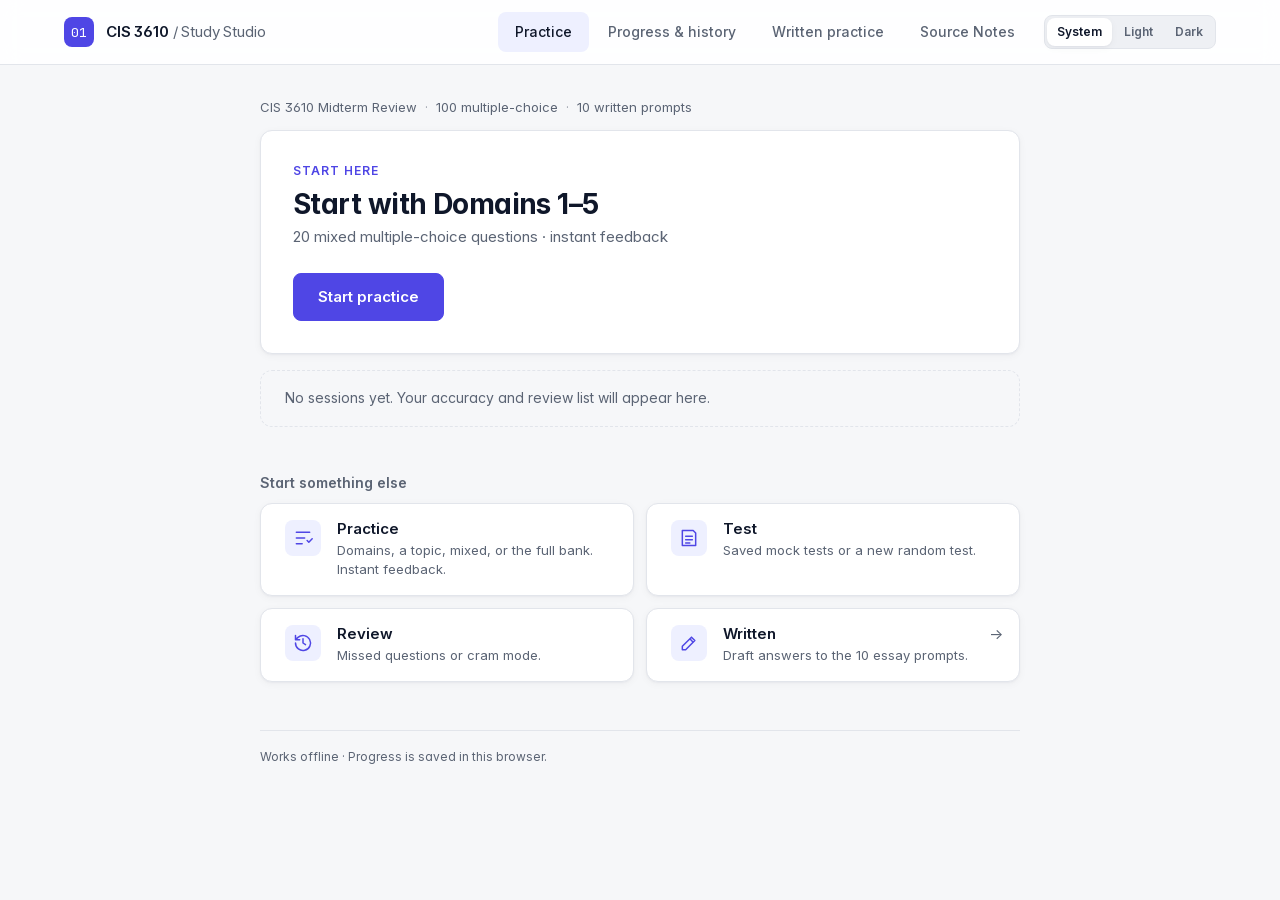
==== commit f5de729d: "Enhance home layout and statistics display in study studio" ====
--- a/index.html
+++ b/index.html
@@ -261,17 +261,43 @@
 .dialog-actions{display:flex;justify-content:flex-end;gap:var(--space-2)}
 /* Home */
 .home{max-width:760px;margin:0 auto}
+.home-context{display:flex;flex-wrap:wrap;gap:2px 0;margin:0 0 var(--space-3);font-size:13px;color:var(--text-muted)}
+.home-context span{white-space:nowrap}
+.home-context span+span::before{content:'·';margin:0 8px;opacity:.6}
 .hero-card{background:var(--surface);border:1px solid var(--border);border-radius:var(--radius-card);box-shadow:var(--shadow);padding:var(--space-6)}
-.hero-card.resume{border-color:var(--accent);box-shadow:inset 0 0 0 1px var(--accent),var(--shadow)}
+.hero-card.resume{background:linear-gradient(135deg,color-mix(in srgb,var(--accent) 9%,var(--surface)),var(--surface) 60%);border-color:color-mix(in srgb,var(--accent) 35%,var(--border));box-shadow:var(--shadow-raised)}
+.hero-card .eyebrow{color:var(--accent)}
 .hero-card h1{font-size:28px;margin:var(--space-2) 0 var(--space-1)}
 .hero-card .meta{color:var(--text-muted);font-size:15px;margin:0}
+.hero-progress{margin-top:var(--space-4);max-width:520px}
+.hero-progress-label{margin-bottom:var(--space-2);font-size:14px;color:var(--text-muted);font-variant-numeric:tabular-nums}
+.hero-progress .meta{margin-top:var(--space-2);font-size:13px}
+.hero-progress-label b{color:var(--text);font-weight:var(--weight-semibold)}
+.hero-progress .progress{height:6px}
 .hero-actions{display:flex;align-items:center;gap:var(--space-3);margin-top:var(--space-5);flex-wrap:wrap}
-.choices{display:grid;grid-template-columns:repeat(3,minmax(0,1fr));gap:var(--space-3)}
-.choice{display:grid;gap:4px;text-align:left;white-space:normal;padding:var(--space-4);min-height:96px;border-radius:var(--radius-card);font-weight:var(--weight-regular);align-content:start;background:var(--surface)}
-.choice strong{font-size:16px;font-weight:var(--weight-semibold)}
-.choice span{font-size:13px;color:var(--text-muted);line-height:1.4}
+.home-stats{display:grid;grid-template-columns:repeat(4,minmax(0,1fr));margin:var(--space-4) 0 var(--space-7);background:var(--surface);border:1px solid var(--border);border-radius:var(--radius-card);box-shadow:var(--shadow)}
+.home-stat{padding:var(--space-4) var(--space-5);border-left:1px solid var(--border)}
+.home-stat:first-child{border-left:0}
+.home-stat b{display:block;font-size:var(--text-xl);font-weight:var(--weight-bold);letter-spacing:var(--tracking-tight);line-height:1.2;font-variant-numeric:tabular-nums}
+.home-stat b small{font-size:13px;font-weight:var(--weight-medium);color:var(--text-muted);letter-spacing:0;margin-left:1px}
+.home-stat span{display:block;margin-top:2px;font-size:12px;color:var(--text-muted)}
+.home-empty{margin:var(--space-4) 0 var(--space-7);padding:var(--space-4) var(--space-5);border:1px dashed var(--border);border-radius:var(--radius-card);font-size:14px;color:var(--text-muted)}
+.section-row{display:flex;align-items:center;justify-content:space-between;gap:var(--space-3);margin-bottom:var(--space-2)}
+.section-row .section-h{margin:0}
+.choices{display:grid;grid-template-columns:repeat(2,minmax(0,1fr));gap:var(--space-3)}
+.choice{position:relative;display:flex;align-items:flex-start;gap:var(--space-4);text-align:left;white-space:normal;padding:var(--space-4) var(--space-5);min-height:0;border-radius:var(--radius-card);font-weight:var(--weight-regular);background:var(--surface);box-shadow:var(--shadow);
+  transition:border-color var(--duration) var(--ease),box-shadow var(--duration) var(--ease),transform var(--duration) var(--ease),background-color var(--duration) var(--ease)}
+.choice:hover:not(:disabled){background:var(--surface);border-color:color-mix(in srgb,var(--accent) 45%,var(--border));box-shadow:var(--shadow-raised);transform:translateY(-1px)}
+.choice-icon{flex:none;width:36px;height:36px;padding:8px;border-radius:var(--radius);background:var(--accent-soft);fill:none;stroke:var(--accent);stroke-width:1.8;stroke-linecap:round;stroke-linejoin:round}
+.choice-body{display:grid;gap:3px;min-width:0}
+.choice strong{font-size:15px;font-weight:var(--weight-semibold)}
+.choice-body span{font-size:13px;color:var(--text-muted);line-height:1.45}
+.choice:has(.choice-go){padding-right:44px}
+.choice-go{position:absolute;top:var(--space-4);right:var(--space-4);color:var(--text-muted);font-size:15px;transition:transform var(--duration) var(--ease),color var(--duration) var(--ease)}
+.choice:hover .choice-go{color:var(--accent);transform:translateX(2px)}
 .choice.on{background:var(--accent-soft);border-color:var(--accent);box-shadow:inset 0 0 0 1px var(--accent)}
-.choice.on:hover:not(:disabled){background:var(--accent-soft)}
+.choice.on:hover:not(:disabled){background:var(--accent-soft);transform:none}
+.choice.on .choice-icon{background:var(--accent);stroke:var(--on-accent)}
 .options{margin-top:var(--space-3);background:var(--surface);border:1px solid var(--border);border-radius:var(--radius-card);box-shadow:var(--shadow);padding:var(--space-5);display:grid;gap:var(--space-5);animation:fade-in 160ms var(--ease)}
 .opt-label{font-size:13px;font-weight:var(--weight-semibold);margin-bottom:var(--space-2);display:flex;justify-content:space-between;align-items:center;gap:var(--space-3)}
 .chiprow{display:flex;flex-wrap:wrap;gap:6px}
@@ -292,11 +318,15 @@
 .custom .full{grid-column:1/-1;margin:0}
 .startline{display:flex;align-items:center;justify-content:flex-end;gap:var(--space-4)}
 .startline span{font-size:13px;color:var(--text-muted)}
-.focus{margin-top:var(--space-6)}
-.focus-rows{background:var(--surface);border:1px solid var(--border);border-radius:var(--radius-card);overflow:hidden}
-.focus-row{display:flex;justify-content:space-between;gap:var(--space-3);padding:var(--space-3) var(--space-4);border-bottom:1px solid var(--border);font-size:14px}
-.focus-row .muted{font-size:13px;font-variant-numeric:tabular-nums;white-space:nowrap}
-.focus-foot{display:flex;justify-content:flex-end;padding:var(--space-3) var(--space-4)}
+.focus{margin-top:var(--space-7)}
+.focus-rows{background:var(--surface);border:1px solid var(--border);border-radius:var(--radius-card);box-shadow:var(--shadow);overflow:hidden}
+.focus-row{display:grid;grid-template-columns:minmax(0,1fr) 120px 110px;align-items:center;gap:var(--space-4);padding:14px var(--space-5);border-bottom:1px solid var(--border);font-size:14px}
+.focus-row:last-child{border-bottom:0}
+.focus-name{display:flex;align-items:center;gap:var(--space-3);min-width:0;font-weight:var(--weight-medium)}
+.focus-domain{flex:none;font:var(--weight-medium) 11px/1 var(--font-mono);color:var(--text-muted);background:var(--surface-2);border:1px solid var(--border);border-radius:var(--radius-sm);padding:4px 6px}
+.focus-meter{height:6px;background:var(--surface-2);border-radius:var(--radius-pill);overflow:hidden}
+.focus-meter span{display:block;height:100%;background:color-mix(in srgb,var(--incorrect) 75%,transparent);border-radius:inherit}
+.focus-row .muted{font-size:13px;font-variant-numeric:tabular-nums;white-space:nowrap;text-align:right}
 /* Session: focus mode */
 .focus-head{position:sticky;top:0;z-index:15;display:grid;grid-template-columns:auto minmax(0,1fr) auto auto auto;align-items:center;gap:var(--space-3);padding:var(--space-2) var(--space-4);background:var(--surface);border-bottom:1px solid var(--border)}
 .session-name{font-size:14px;font-weight:var(--weight-medium);color:var(--text-muted);white-space:nowrap;overflow:hidden;text-overflow:ellipsis}
@@ -421,7 +451,13 @@
   .hero-actions .primary{flex:1}
   .statrow{gap:var(--space-1) var(--space-4);margin:var(--space-4) 0 var(--space-5)}
   .choices{grid-template-columns:minmax(0,1fr)}
-  .choice{min-height:0;padding:var(--space-3) var(--space-4)}
+  .choice{padding:var(--space-3) var(--space-4)}
+  .home-stats{grid-template-columns:1fr 1fr;margin-bottom:var(--space-6)}
+  .home-stat{padding:var(--space-3) var(--space-4)}
+  .home-stat:nth-child(3){border-left:0}
+  .home-stat:nth-child(n+3){border-top:1px solid var(--border)}
+  .focus-row{grid-template-columns:minmax(0,1fr) auto;padding:var(--space-3) var(--space-4)}
+  .focus-meter{display:none}
   .options{padding:var(--space-4)}
   .custom{grid-template-columns:minmax(0,1fr)}
   .startline{flex-direction:column-reverse;align-items:stretch;gap:var(--space-2)}
@@ -579,7 +615,7 @@
 function endActiveThen(next){if(!state.active){next();return}askConfirm('This will end and save your current session. Continue?','End & start').then(ok=>{if(ok){finish(false);next()}})}
 function heroCard(st){
  const s=state.settings,a=state.active;
- if(a){const answered=Object.values(a.responses).filter(r=>r.status==='answered').length,last=Math.max(a.started,...Object.values(a.responses).map(r=>r.at));return {kind:'resume',eyebrow:'Pick up where you left off',title:`Resume ${a.name} · Q${a.index+1} of ${a.ids.length}`,meta:`${plural(answered,'answer')} submitted · saved ${ago(last)}`,action:'Resume'}}
+ if(a){const answered=Object.values(a.responses).filter(r=>r.status==='answered').length,last=Math.max(a.started,...Object.values(a.responses).map(r=>r.at));return {kind:'resume',eyebrow:'Pick up where you left off',title:a.name,meta:`${plural(answered,'answer')} submitted · saved ${ago(last)}`,action:'Resume',at:a.index+1,total:a.ids.length}}
  const missed=BANK.filter(q=>s.chapters.includes(q.chapter)&&st.latest[q.id]&&!st.latest[q.id].ok).length;
  if(missed)return {kind:'missed',eyebrow:'Recommended next',title:`Review ${plural(missed,'missed question')}`,meta:`From ${scopeLabel(s.chapters)} · instant feedback`,action:'Start review'};
  const weak=topicStats(Object.values(st.latest)).find(t=>t.correct<t.total);
@@ -621,13 +657,17 @@
 function renderHome(){
  const s=state.settings,st=overallStats();if(state.active)homeGroup=null;
  const hero=heroCard(st),weak=topicStats(Object.values(st.latest)).filter(t=>t.correct<t.total).slice(0,3),sessions=state.history.length;
+ const icon=p=>`<svg class="choice-icon" viewBox="0 0 24 24" aria-hidden="true"><path d="${p}"/></svg>`;
+ const ICONS={practice:'M4 5h16M4 12h10M4 19h7m6-4 2 2 4-4',test:'M7 3h10l3 3v15H4V3h3m1 7h8m-8 4h8m-8 4h5',review:'M3 12a9 9 0 1 0 3-6.7L3 8m0-5v5h5m4-1v5l3 2'};
+ const stat=(v,l)=>`<div class="home-stat"><b>${v}</b><span>${l}</span></div>`;
  $('#content').innerHTML=`<div class="home">
- <section class="hero-card ${hero.kind==='resume'?'resume':''}" aria-labelledby="hero-title"><div class="eyebrow">${hero.eyebrow}</div><h1 id="hero-title">${esc(hero.title)}</h1><p class="meta">${esc(hero.meta)}</p><div class="hero-actions">${hero.kind==='resume'?'<button id="resume" class="primary btn-lg">Resume</button><button id="discard" class="quiet">End &amp; save</button>':`<button id="hero-start" class="primary btn-lg">${hero.action}</button>`}</div></section>
- ${st.f.length?`<p class="statrow"><span><b>${Math.round(st.correct/st.f.length*100)}%</b> first-try accuracy</span><span><b>${st.f.length}</b> seen</span><span><b>${st.missed}</b> to revisit</span><span><b>${sessions}</b> ${sessions===1?'session':'sessions'}</span></p>`:'<p class="statrow">No sessions yet. Your accuracy and review list will appear here.</p>'}
- <p class="note">100 multiple-choice questions · 10 written prompts · CIS 3610 Midterm Review</p><div class="hero-actions"><button id="open-essays">Practice written responses →</button></div><h2 class="section-h" style="margin-top:24px">Start something else</h2>
- <div class="choices">${Object.keys(GROUPS).map(g=>`<button class="choice${homeGroup===g?' on':''}" data-group="${g}" aria-expanded="${homeGroup===g}" aria-controls="options"><strong>${GROUP_INFO[g][0]}</strong><span>${g==='review'&&st.missed?`${plural(st.missed,'missed question')} or cram mode.`:GROUP_INFO[g][1]}</span></button>`).join('')}</div>
+ <p class="home-context"><span>CIS 3610 Midterm Review</span><span>${BANK.length} multiple-choice</span><span>${ESSAYS.length} written prompts</span></p>
+ <section class="hero-card ${hero.kind==='resume'?'resume':''}" aria-labelledby="hero-title"><div class="eyebrow">${hero.eyebrow}</div><h1 id="hero-title">${esc(hero.title)}</h1>${hero.kind==='resume'?`<div class="hero-progress"><div class="hero-progress-label">Question <b>${hero.at}</b> of ${hero.total}</div><progress class="progress" max="${hero.total}" value="${hero.at-1}" aria-label="Session progress"></progress><p class="meta">${esc(hero.meta)}</p></div>`:`<p class="meta">${esc(hero.meta)}</p>`}<div class="hero-actions">${hero.kind==='resume'?'<button id="resume" class="primary btn-lg">Resume session</button><button id="discard" class="quiet">End &amp; save</button>':`<button id="hero-start" class="primary btn-lg">${hero.action}</button>`}</div></section>
+ ${st.f.length?`<div class="home-stats">${stat(Math.round(st.correct/st.f.length*100)+'%','First-try accuracy')}${stat(st.f.length+'<small>/'+BANK.length+'</small>','Questions seen')}${stat(st.missed,'To revisit')}${stat(sessions,sessions===1?'Session':'Sessions')}</div>`:'<p class="home-empty">No sessions yet. Your accuracy and review list will appear here.</p>'}
+ <h2 class="section-h">Start something else</h2>
+ <div class="choices">${Object.keys(GROUPS).map(g=>`<button class="choice${homeGroup===g?' on':''}" data-group="${g}" aria-expanded="${homeGroup===g}" aria-controls="options">${icon(ICONS[g])}<span class="choice-body"><strong>${GROUP_INFO[g][0]}</strong><span>${g==='review'&&st.missed?`${plural(st.missed,'missed question')} or cram mode.`:GROUP_INFO[g][1]}</span></span></button>`).join('')}<button class="choice" id="open-essays">${icon('M4 20h4L19 9l-4-4L4 16v4m9-13 4 4')}<span class="choice-body"><strong>Written</strong><span>Draft answers to the ${ESSAYS.length} essay prompts.</span></span><span class="choice-go" aria-hidden="true">→</span></button></div>
  ${homeGroup?optionsPanel():''}
- ${weak.length?`<section class="focus" aria-labelledby="focus-title"><h2 class="section-h" id="focus-title">Your learning focus</h2><div class="focus-rows">${weak.map(t=>`<div class="focus-row"><span>D${t.chapter} · ${esc(t.topic)}</span><span class="muted">${t.total-t.correct} of ${t.total} need review</span></div>`).join('')}<div class="focus-foot"><button id="practice-weak">Practice these</button></div></div></section>`:''}
+ ${weak.length?`<section class="focus" aria-labelledby="focus-title"><div class="section-row"><h2 class="section-h" id="focus-title">Your learning focus</h2><button id="practice-weak" class="link">Practice these →</button></div><div class="focus-rows">${weak.map(t=>`<div class="focus-row"><span class="focus-name"><span class="focus-domain">D${t.chapter}</span>${esc(t.topic)}</span><span class="focus-meter" aria-hidden="true"><span style="width:${Math.round((t.total-t.correct)/t.total*100)}%"></span></span><span class="muted">${t.total-t.correct} of ${t.total} to review</span></div>`).join('')}</div></section>`:''}
  </div>`;
  $('#open-essays').onclick=()=>show('essays');
  let updating=false;
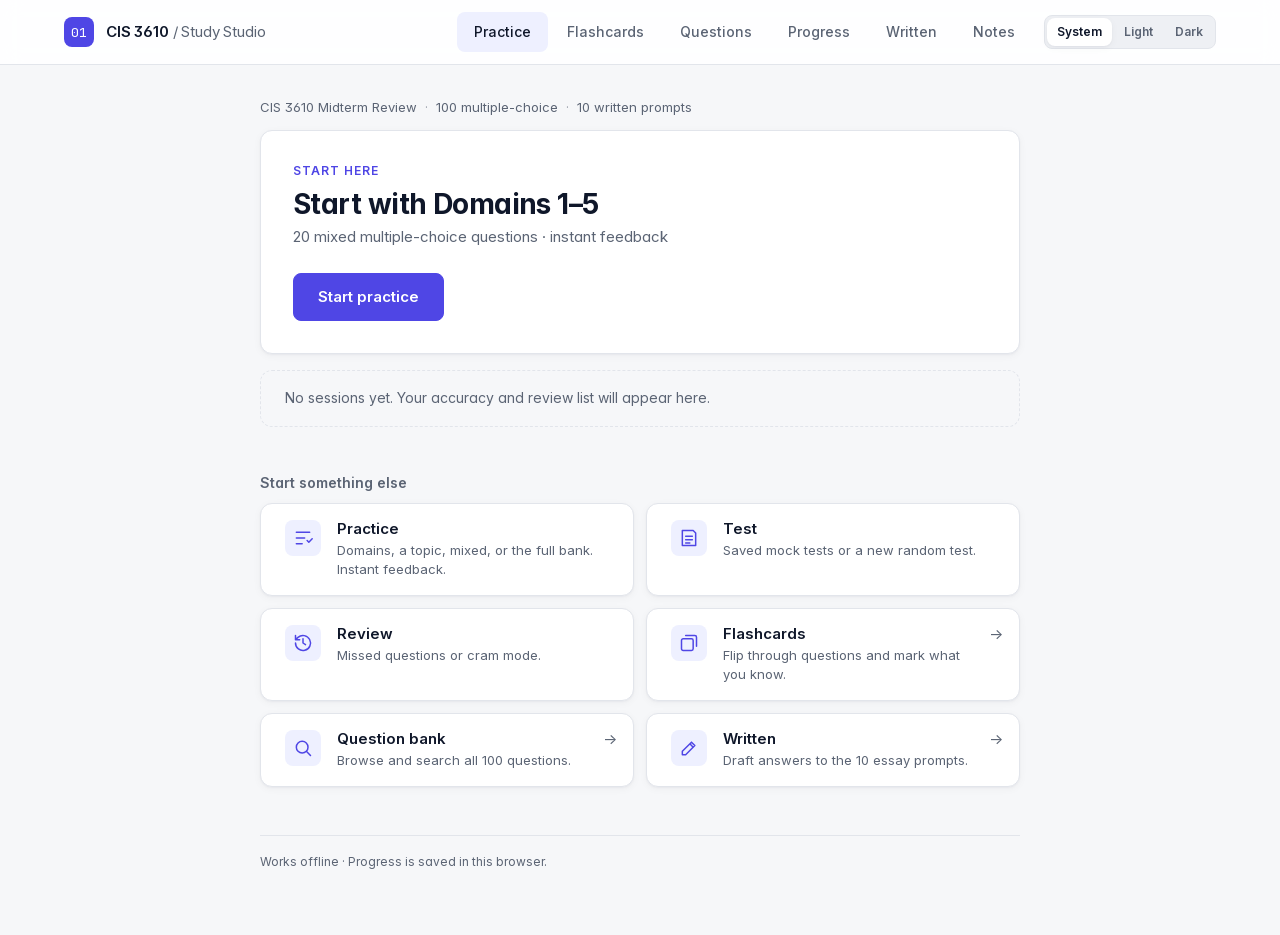
==== commit 8873e264: "Add flashcards and question bank views Add a Flashcards view with domain/status filters, optional sh" ====
--- a/index.html
+++ b/index.html
@@ -499,13 +499,84 @@
 .essay-outline h3{margin-bottom:10px}
 .pick{white-space:normal;text-align:left}
 .qmeta .chip{white-space:normal}
-@media(max-width:620px){nav{grid-template-columns:repeat(4,minmax(0,1fr))}.answer{padding:12px;font-size:14px}.question>.qactions{margin-top:16px}.question>.answer-buttons+.qactions,.question>#feedback-region+.qactions{margin-top:16px}}
+@media(max-width:620px){nav{grid-template-columns:repeat(3,minmax(0,1fr))}.answer{padding:12px;font-size:14px}.question>.qactions{margin-top:16px}.question>.answer-buttons+.qactions,.question>#feedback-region+.qactions{margin-top:16px}}
+/* Question bank and flashcards */
+.page-narrow{max-width:860px;margin:0 auto}
+.page-narrow .page-head{margin-bottom:var(--space-5)}
+.page-narrow .page-head h1{margin:var(--space-2) 0}
+.bank-tools{display:grid;gap:var(--space-4)}
+.search-field{position:relative}
+.search-field svg{position:absolute;left:12px;top:50%;width:18px;height:18px;transform:translateY(-50%);fill:none;stroke:var(--text-muted);stroke-width:2;stroke-linecap:round;pointer-events:none}
+input[type=search]{width:100%;font:inherit;font-size:15px;color:var(--text);background:var(--bg);border:1px solid var(--border);border-radius:var(--radius);padding:10px 12px 10px 40px;min-height:44px;transition:border-color var(--duration) var(--ease)}
+input[type=search]:hover{border-color:var(--text-muted)}
+input[type=search]:focus-visible{border-color:var(--accent);box-shadow:var(--focus-ring)}
+.bank-bar{display:flex;align-items:center;justify-content:space-between;gap:var(--space-3);flex-wrap:wrap;margin:var(--space-5) 0 var(--space-3)}
+.bank-bar p{margin:0;font-size:14px;color:var(--text-muted)}
+.bank-bar b{color:var(--text)}
+.bank-actions{display:flex;gap:var(--space-2)}
+.bank-list{display:grid;gap:var(--space-3)}
+.bank-item{background:var(--surface);border:1px solid var(--border);border-radius:var(--radius-card);box-shadow:var(--shadow);padding:var(--space-4) var(--space-5) var(--space-3)}
+.bank-meta{display:flex;align-items:center;gap:var(--space-2);flex-wrap:wrap;min-height:32px}
+.bank-topic{font-size:13px;font-weight:var(--weight-medium);color:var(--text-muted)}
+.status{margin-left:auto;font-size:12px;font-weight:var(--weight-medium);color:var(--text-muted);display:inline-flex;align-items:center;gap:6px}
+.status::before{content:'';width:7px;height:7px;border-radius:var(--radius-pill);background:var(--border)}
+.status.s-correct::before{background:var(--correct)}
+.status.s-missed::before{background:var(--incorrect)}
+.bank-flag{width:32px;height:32px;min-height:32px;font-size:15px}
+.bank-flag[aria-pressed="true"]{color:var(--flag)}
+.bank-stem,.fc-stem{font-size:16px;line-height:1.55;font-weight:var(--weight-medium);margin:var(--space-2) 0 var(--space-3);white-space:pre-wrap;overflow-wrap:break-word}
+.bank-options{list-style:none;margin:0;padding:0;display:grid;gap:6px}
+.bank-options li{display:flex;align-items:flex-start;gap:var(--space-3);padding:8px 10px;border:1px solid transparent;border-radius:var(--radius);font-size:14px;line-height:1.5;overflow-wrap:anywhere}
+.bank-options .option-letter{width:24px;height:24px;font-size:12px;color:var(--text-muted)}
+.show-answers .is-key,.bank-item:has(.bank-reveal[open]) .is-key{background:var(--correct-soft);border-color:color-mix(in srgb,var(--correct) 45%,transparent)}
+.show-answers .is-key .option-letter,.bank-item:has(.bank-reveal[open]) .is-key .option-letter{background:var(--correct);border-color:var(--correct);color:var(--surface)}
+.bank-reveal{margin-top:var(--space-2)}
+.bank-reveal summary{cursor:pointer;display:inline-flex;align-items:center;min-height:36px;font-size:13px;font-weight:var(--weight-medium);color:var(--accent)}
+.bank-expl{margin:var(--space-2) 0 var(--space-1);padding:var(--space-3) var(--space-4);background:var(--surface-2);border-radius:var(--radius);font-size:14px;line-height:1.55}
+.fc-source{margin:0;font-size:14px;font-weight:var(--weight-medium)}
+.fc-page .bank-tools{margin-bottom:var(--space-5)}
+.fc-progress{display:flex;justify-content:space-between;gap:var(--space-3);flex-wrap:wrap;margin-bottom:var(--space-2);font-size:13px;color:var(--text-muted);font-variant-numeric:tabular-nums}
+.fc-progress b{color:var(--text)}
+.fc-page>.progress{margin-bottom:var(--space-4)}
+.fc{cursor:pointer;border-radius:var(--radius-card)}
+.fc:focus{outline:none;box-shadow:none}
+.fc-inner{display:grid;transform-style:preserve-3d;transform:perspective(1600px) rotateY(0);transition:transform 450ms cubic-bezier(.3,.7,.2,1)}
+.is-flipped .fc-inner{transform:perspective(1600px) rotateY(180deg)}
+.fc-face{grid-area:1/1;backface-visibility:hidden;-webkit-backface-visibility:hidden;min-height:340px;background:var(--surface);border:1px solid var(--border);border-radius:var(--radius-card);box-shadow:var(--shadow-raised);padding:var(--space-6)}
+.fc-back{display:flex;flex-direction:column;justify-content:center;transform:rotateY(180deg);background:linear-gradient(160deg,color-mix(in srgb,var(--correct) 8%,var(--surface)),var(--surface) 55%);border-color:color-mix(in srgb,var(--correct) 35%,var(--border))}
+.fc-back .eyebrow{color:var(--correct)}
+.fc-stem{font-size:clamp(17px,2vw,19px);margin-top:var(--space-3)}
+.fc-hint{margin:var(--space-4) 0 0;font-size:13px;color:var(--text-muted)}
+.fc-answer{display:flex;align-items:flex-start;gap:var(--space-3);margin:var(--space-3) 0 var(--space-4);font-size:clamp(18px,2.2vw,21px);font-weight:var(--weight-semibold);line-height:1.45;overflow-wrap:anywhere}
+.fc-answer .option-letter{background:var(--correct);border-color:var(--correct);color:var(--surface);margin-top:1px}
+.fc-expl{margin:0;font-size:15px;line-height:1.6;color:var(--text-muted)}
+.fc-actions{display:flex;justify-content:center;align-items:center;gap:var(--space-3);margin-top:var(--space-5)}
+.fc-actions .btn-lg{min-width:180px}
+.fc-actions .arrow{border-color:var(--border);background:var(--surface);height:48px;min-height:48px}
+.fc-actions-back,.is-flipped .fc-actions-front{display:none}
+.is-flipped .fc-actions-back{display:flex}
+.fc-learning:hover:not(:disabled){border-color:var(--incorrect);color:var(--incorrect)}
+.fc-keys{text-align:center;margin-top:var(--space-4)}
+.fc-keys kbd{font-size:11px;padding:1px 6px;border:1px solid var(--border);border-radius:var(--radius-sm);background:var(--surface-2)}
+.fc-tally{display:flex;flex-wrap:wrap;gap:var(--space-2) var(--space-5);margin-top:var(--space-3);font-size:15px;color:var(--text-muted)}
+.fc-tally b{color:var(--text)}
+@media(max-width:620px){
+  .bank-item{padding:var(--space-3) var(--space-4)}
+  .bank-actions{width:100%}.bank-actions button{flex:1}
+  .fc-face{min-height:300px;padding:var(--space-5)}
+  .bank-tools .chiprow{flex-wrap:nowrap;overflow-x:auto;scrollbar-width:none;margin:0 calc(-1 * var(--space-4));padding:2px var(--space-4)}
+  .bank-tools .chiprow::-webkit-scrollbar{display:none}
+  .bank-tools .pick{white-space:nowrap;flex:none}
+  .fc-actions .btn-lg{min-width:0;flex:1}
+  .fc-keys{display:none}
+}
+@media (prefers-reduced-motion:reduce){.fc-inner{transition:none}}
 
 </style>
 </head>
 <body>
 <a class="skip-link" href="#main">Skip to content</a>
-<header class="site-header"><div class="topbar"><div class="brand"><div class="brandmark" aria-hidden="true">01</div><div>CIS 3610 <span> / Study Studio</span></div></div><button id="theme-cycle" class="icon-btn theme-cycle" data-theme-cycle type="button"></button><div class="topbar-end"><nav aria-label="Main navigation"><button data-view="home" class="active">Practice</button><button data-view="history">Progress &amp; history</button><button data-view="essays">Written practice</button><button data-view="notes">Source Notes</button></nav><div class="theme-toggle" role="group" aria-label="Color theme"><button type="button" data-theme-choice="system">System</button><button type="button" data-theme-choice="light">Light</button><button type="button" data-theme-choice="dark">Dark</button></div></div></div></header><div id="theme-status" class="sr-only" aria-live="polite"></div>
+<header class="site-header"><div class="topbar"><div class="brand"><div class="brandmark" aria-hidden="true">01</div><div>CIS 3610 <span> / Study Studio</span></div></div><button id="theme-cycle" class="icon-btn theme-cycle" data-theme-cycle type="button"></button><div class="topbar-end"><nav aria-label="Main navigation"><button data-view="home" class="active">Practice</button><button data-view="cards">Flashcards</button><button data-view="bank">Questions</button><button data-view="history">Progress</button><button data-view="essays">Written</button><button data-view="notes">Notes</button></nav><div class="theme-toggle" role="group" aria-label="Color theme"><button type="button" data-theme-choice="system">System</button><button type="button" data-theme-choice="light">Light</button><button type="button" data-theme-choice="dark">Dark</button></div></div></div></header><div id="theme-status" class="sr-only" aria-live="polite"></div>
 <main id="main" tabindex="-1"><div id="storage-warning" class="banner hidden" role="status"></div><div id="content"></div><footer>Works offline · Progress is saved in this browser.</footer></main>
 <div id="toast" role="status" class="hidden"></div>
 <dialog id="confirm-dialog" aria-labelledby="confirm-text"><p id="confirm-text"></p><div class="dialog-actions"><button id="confirm-cancel" type="button">Cancel</button><button id="confirm-ok" class="primary" type="button">Confirm</button></div></dialog>
@@ -520,7 +591,7 @@
 const CHAPTERS=['','Web fundamentals','HTML & accessibility','JavaScript & debugging','Backend & security','Git & workflow'];
 const MODES=[['chapter','01','Domain Practice','Focus on one domain.'],['topic','02','Topic Practice','Choose a specific concept.'],['mixed','03','Mixed Practice','Balance your selected domains.'],['mock','04','Saved Mock Tests','Six repeatable tests, up to 40 questions.'],['random','05','New Random Test','A fresh, balanced practice test.'],['missed','06','Missed Questions','Revisit your latest errors.'],['cram','07','Cram Mode','Start with your weakest topics.'],['bank','08','Complete Bank','Work through your chosen material.']];
 const KEY='cis3610-study-v1';
-const fresh=()=>({version:1,essays:{},history:[],active:null,flags:[],settings:{chapters:[1,2,3,4,5],mode:'mixed',chapter:1,topic:'',length:'20',feedback:'immediate',timer:0,mock:0}});
+const fresh=()=>({version:1,essays:{},history:[],active:null,flags:[],cards:{},settings:{chapters:[1,2,3,4,5],mode:'mixed',chapter:1,topic:'',length:'20',feedback:'immediate',timer:0,mock:0}});
 let state=fresh(), view='home', selection=null, storageOK=true, toastTimer, timerHandle, expiryNotice=false;
 const $=s=>document.querySelector(s), esc=s=>String(s).replace(/[&<>"']/g,c=>({'&':'&amp;','<':'&lt;','>':'&gt;','"':'&quot;',"'":'&#39;'}[c]));
 const bool=v=>['A','B','C','D'].includes(v)?v:'Unanswered';
@@ -547,7 +618,8 @@
  const history=raw.history.map(s=>sanitizeSession(s,false)), active=raw.active?sanitizeSession(raw.active,true):null;
  if(new Set([...history.map(s=>s.id),...(active?[active.id]:[])]).size!==history.length+(active?1:0))throw Error('Duplicate attempts.');
  const essays={};for(const q of ESSAYS){const d=raw.essays?.[q.id];if(d){if(typeof d.text!=='string'||d.text.length>20000||!['draft','review','confident'].includes(d.status))throw Error('Invalid written draft.');essays[q.id]={text:d.text,status:d.status}}}
- return {version:1,essays,history,active,flags:[...new Set(raw.flags.filter(id=>BY_ID.has(id)))],settings:{...fresh().settings,...settings}};
+ const cards={};if(raw.cards&&typeof raw.cards==='object')for(const [id,v] of Object.entries(raw.cards))if(BY_ID.has(id)&&(v==='known'||v==='learning'))cards[id]=v;
+ return {version:1,essays,history,active,cards,flags:[...new Set(raw.flags.filter(id=>BY_ID.has(id)))],settings:{...fresh().settings,...settings}};
 }
 try{const saved=localStorage.getItem(KEY);if(saved)state=validateState(JSON.parse(saved))}catch(e){storageWarning('Saved progress could not be loaded. Your original save is left untouched. Export any current work before resetting. '+e.message)}
 function save(){try{if(!storageOK)return;localStorage.setItem(KEY,JSON.stringify(state))}catch(e){storageWarning('Browser storage is unavailable or full. This session still works; use Export JSON to keep your progress.')}}
@@ -608,7 +680,7 @@
  .replace(/\b(C\d-\d{3})\b/g,'<span class="nw">$1</span>')}
 function ago(t){const m=Math.max(1,Math.round((Date.now()-t)/60000));return m<60?plural(m,'minute')+' ago':m<1440?plural(Math.round(m/60),'hour')+' ago':plural(Math.round(m/1440),'day')+' ago'}
 function scopeLabel(cs){const c=[...cs].sort((a,b)=>a-b);return c.length===1?`Domain ${c[0]}`:c.every((v,i)=>!i||v===c[i-1]+1)?`Domains ${c[0]}–${c.at(-1)}`:`Domains ${c.join(', ')}`}
-function show(v){view=v;clearInterval(timerHandle);drawerOpen=false;document.body.classList.toggle('focus-mode',v==='session');document.querySelectorAll('nav button').forEach(b=>b.classList.toggle('active',b.dataset.view===v));if(v==='home')renderHome();else if(v==='session'&&state.active)renderSession();else if(v==='history')renderHistory();else if(v==='notes')renderNotes();else if(v==='essays')renderEssays();window.scrollTo({top:0,behavior:'instant'})}
+function show(v){view=v;clearInterval(timerHandle);drawerOpen=false;document.body.classList.toggle('focus-mode',v==='session');document.querySelectorAll('nav button').forEach(b=>b.classList.toggle('active',b.dataset.view===v));if(v==='home')renderHome();else if(v==='session'&&state.active)renderSession();else if(v==='history')renderHistory();else if(v==='notes')renderNotes();else if(v==='essays')renderEssays();else if(v==='bank')renderBank();else if(v==='cards')renderCards();window.scrollTo({top:0,behavior:'instant'})}
 function overallStats(){const {first,latest,retry}=learning();let f=Object.values(first),correct=f.filter(e=>e.ok).length;return {f,latest,retry,correct,missed:Object.values(latest).filter(e=>!e.ok).length}}
 // A small modal confirmation with explicit labels. Resolves true only for the confirm button.
 function askConfirm(message,okLabel){const d=$('#confirm-dialog');$('#confirm-text').textContent=message;$('#confirm-ok').textContent=okLabel;return new Promise(resolve=>{const done=ok=>{d.onclose=null;if(d.open)d.close();resolve(ok)};$('#confirm-ok').onclick=()=>done(true);$('#confirm-cancel').onclick=()=>done(false);d.onclose=()=>done(false);d.showModal();$('#confirm-cancel').focus()})}
@@ -658,18 +730,19 @@
  const s=state.settings,st=overallStats();if(state.active)homeGroup=null;
  const hero=heroCard(st),weak=topicStats(Object.values(st.latest)).filter(t=>t.correct<t.total).slice(0,3),sessions=state.history.length;
  const icon=p=>`<svg class="choice-icon" viewBox="0 0 24 24" aria-hidden="true"><path d="${p}"/></svg>`;
- const ICONS={practice:'M4 5h16M4 12h10M4 19h7m6-4 2 2 4-4',test:'M7 3h10l3 3v15H4V3h3m1 7h8m-8 4h8m-8 4h5',review:'M3 12a9 9 0 1 0 3-6.7L3 8m0-5v5h5m4-1v5l3 2'};
+ const ICONS={cards:'M8 3h11a2 2 0 0 1 2 2v11M5 7h10a2 2 0 0 1 2 2v10a2 2 0 0 1-2 2H5a2 2 0 0 1-2-2V9a2 2 0 0 1 2-2',bank:'M11 18a7 7 0 1 1 0-14 7 7 0 0 1 0 14m10 3-5-5',written:'M4 20h4L19 9l-4-4L4 16v4m9-13 4 4',practice:'M4 5h16M4 12h10M4 19h7m6-4 2 2 4-4',test:'M7 3h10l3 3v15H4V3h3m1 7h8m-8 4h8m-8 4h5',review:'M3 12a9 9 0 1 0 3-6.7L3 8m0-5v5h5m4-1v5l3 2'};
+ const link=(id,ic,title,text)=>`<button class="choice" id="${id}">${icon(ICONS[ic])}<span class="choice-body"><strong>${title}</strong><span>${text}</span></span><span class="choice-go" aria-hidden="true">→</span></button>`;
  const stat=(v,l)=>`<div class="home-stat"><b>${v}</b><span>${l}</span></div>`;
  $('#content').innerHTML=`<div class="home">
  <p class="home-context"><span>CIS 3610 Midterm Review</span><span>${BANK.length} multiple-choice</span><span>${ESSAYS.length} written prompts</span></p>
  <section class="hero-card ${hero.kind==='resume'?'resume':''}" aria-labelledby="hero-title"><div class="eyebrow">${hero.eyebrow}</div><h1 id="hero-title">${esc(hero.title)}</h1>${hero.kind==='resume'?`<div class="hero-progress"><div class="hero-progress-label">Question <b>${hero.at}</b> of ${hero.total}</div><progress class="progress" max="${hero.total}" value="${hero.at-1}" aria-label="Session progress"></progress><p class="meta">${esc(hero.meta)}</p></div>`:`<p class="meta">${esc(hero.meta)}</p>`}<div class="hero-actions">${hero.kind==='resume'?'<button id="resume" class="primary btn-lg">Resume session</button><button id="discard" class="quiet">End &amp; save</button>':`<button id="hero-start" class="primary btn-lg">${hero.action}</button>`}</div></section>
  ${st.f.length?`<div class="home-stats">${stat(Math.round(st.correct/st.f.length*100)+'%','First-try accuracy')}${stat(st.f.length+'<small>/'+BANK.length+'</small>','Questions seen')}${stat(st.missed,'To revisit')}${stat(sessions,sessions===1?'Session':'Sessions')}</div>`:'<p class="home-empty">No sessions yet. Your accuracy and review list will appear here.</p>'}
  <h2 class="section-h">Start something else</h2>
- <div class="choices">${Object.keys(GROUPS).map(g=>`<button class="choice${homeGroup===g?' on':''}" data-group="${g}" aria-expanded="${homeGroup===g}" aria-controls="options">${icon(ICONS[g])}<span class="choice-body"><strong>${GROUP_INFO[g][0]}</strong><span>${g==='review'&&st.missed?`${plural(st.missed,'missed question')} or cram mode.`:GROUP_INFO[g][1]}</span></span></button>`).join('')}<button class="choice" id="open-essays">${icon('M4 20h4L19 9l-4-4L4 16v4m9-13 4 4')}<span class="choice-body"><strong>Written</strong><span>Draft answers to the ${ESSAYS.length} essay prompts.</span></span><span class="choice-go" aria-hidden="true">→</span></button></div>
+ <div class="choices">${Object.keys(GROUPS).map(g=>`<button class="choice${homeGroup===g?' on':''}" data-group="${g}" aria-expanded="${homeGroup===g}" aria-controls="options">${icon(ICONS[g])}<span class="choice-body"><strong>${GROUP_INFO[g][0]}</strong><span>${g==='review'&&st.missed?`${plural(st.missed,'missed question')} or cram mode.`:GROUP_INFO[g][1]}</span></span></button>`).join('')}${link('open-cards','cards','Flashcards','Flip through questions and mark what you know.')}${link('open-bank','bank','Question bank',`Browse and search all ${BANK.length} questions.`)}${link('open-essays','written','Written',`Draft answers to the ${ESSAYS.length} essay prompts.`)}</div>
  ${homeGroup?optionsPanel():''}
  ${weak.length?`<section class="focus" aria-labelledby="focus-title"><div class="section-row"><h2 class="section-h" id="focus-title">Your learning focus</h2><button id="practice-weak" class="link">Practice these →</button></div><div class="focus-rows">${weak.map(t=>`<div class="focus-row"><span class="focus-name"><span class="focus-domain">D${t.chapter}</span>${esc(t.topic)}</span><span class="focus-meter" aria-hidden="true"><span style="width:${Math.round((t.total-t.correct)/t.total*100)}%"></span></span><span class="muted">${t.total-t.correct} of ${t.total} to review</span></div>`).join('')}</div></section>`:''}
  </div>`;
- $('#open-essays').onclick=()=>show('essays');
+ $('#open-essays').onclick=()=>show('essays');$('#open-cards').onclick=()=>show('cards');$('#open-bank').onclick=()=>show('bank');
  let updating=false;
  const update=fn=>{if(updating)return;updating=true;try{fn();normalizeSettings();save();renderHome()}finally{updating=false}};
  if($('#resume'))$('#resume').onclick=()=>{if(checkExpiry())return;show('session')};
@@ -790,6 +863,77 @@
  document.querySelectorAll('[data-essay]').forEach(el=>el.oninput=()=>{const id=el.dataset.essay;state.essays[id]={text:el.value,status:state.essays[id]?.status||'draft'};save();$('#save-'+id).textContent=storageOK?'Draft saved.':'Draft is in memory. Export progress to keep it.'});
  document.querySelectorAll('[data-confidence]').forEach(el=>el.onchange=()=>{const id=el.dataset.confidence;state.essays[id]={text:state.essays[id]?.text||'',status:el.value};save()});
 }
+// Question bank: every question with search, filters, and an optional answer key.
+let bankQuery='',bankDomain=0,bankStatus='all',bankAnswers=false;
+const BANK_STATUS=[['all','All'],['missed','Missed'],['flagged','Flagged'],['unseen','Not seen']],STATUS_LABEL={unseen:'Not seen',correct:'Correct',missed:'Missed'};
+const statusOf=(q,latest)=>!latest[q.id]?'unseen':latest[q.id].ok?'correct':'missed';
+const domainChips=(attr,cur,label)=>`<div class="chiprow" role="group" aria-label="${label}">${[0,1,2,3,4,5].map(d=>`<button class="pick" ${attr}="${d}" aria-pressed="${cur===d}">${d?d+' · '+CHAPTERS[d]:'All five'}</button>`).join('')}</div>`;
+const pressOnly=(attr,val)=>document.querySelectorAll(`[${attr}]`).forEach(b=>b.setAttribute('aria-pressed',String(b.getAttribute(attr)===String(val))));
+function bankFiltered(){const latest=overallStats().latest,words=bankQuery.toLowerCase().split(/\s+/).filter(Boolean);
+ return BANK.filter(q=>{if(bankDomain&&q.chapter!==bankDomain)return false;const st=statusOf(q,latest);
+  if(bankStatus==='missed'&&st!=='missed'||bankStatus==='unseen'&&st!=='unseen'||bankStatus==='flagged'&&!state.flags.includes(q.id))return false;
+  const hay=[q.id,q.topic,q.statement,...q.options].join(' ').toLowerCase();return words.every(w=>hay.includes(w))})}
+function renderBank(){
+ $('#content').innerHTML=`<div class="page-narrow"><div class="page-head"><div class="eyebrow">Browse everything</div><h1>Question bank</h1><p class="muted">All ${BANK.length} multiple-choice questions with the study key. Filter them, then quiz yourself or study the set as flashcards.</p></div>
+ <section class="panel bank-tools" aria-label="Filters"><div class="search-field"><svg viewBox="0 0 24 24" aria-hidden="true"><path d="${'M11 18a7 7 0 1 1 0-14 7 7 0 0 1 0 14m10 3-5-5'}"/></svg><input id="bank-search" type="search" placeholder="Search questions, options, or topics" value="${esc(bankQuery)}" aria-label="Search questions" autocomplete="off"></div>
+ ${domainChips('data-bank-domain',bankDomain,'Domains')}
+ <div class="row"><div class="seg" role="group" aria-label="Status">${BANK_STATUS.map(([k,l])=>`<button data-bank-status="${k}" aria-pressed="${bankStatus===k}">${l}</button>`).join('')}</div><label class="check-label"><input type="checkbox" id="bank-answers" ${bankAnswers?'checked':''}> Show all answers</label></div></section>
+ <div class="bank-bar"><p id="bank-count" role="status"></p><div class="bank-actions"><button id="bank-cards">Study as flashcards</button><button id="bank-quiz" class="primary">Quiz these</button></div></div>
+ <div id="bank-list"></div></div>`;
+ $('#bank-search').oninput=e=>{bankQuery=e.target.value;renderBankList()};
+ document.querySelectorAll('[data-bank-domain]').forEach(b=>b.onclick=()=>{bankDomain=+b.dataset.bankDomain;pressOnly('data-bank-domain',bankDomain);renderBankList()});
+ document.querySelectorAll('[data-bank-status]').forEach(b=>b.onclick=()=>{bankStatus=b.dataset.bankStatus;pressOnly('data-bank-status',bankStatus);renderBankList()});
+ $('#bank-answers').onchange=e=>{bankAnswers=e.target.checked;renderBankList()};
+ $('#bank-quiz').onclick=()=>{const ids=bankFiltered().map(q=>q.id);endActiveThen(()=>startIds(shuffled(ids),`Question bank · ${plural(ids.length,'question')}`,'immediate'))};
+ $('#bank-cards').onclick=()=>{deck=newDeck(bankFiltered().map(q=>q.id),'From the question bank');show('cards')};
+ renderBankList();
+}
+function renderBankList(){
+ const list=bankFiltered(),latest=overallStats().latest;
+ $('#bank-count').innerHTML=`Showing <b>${list.length}</b> of ${BANK.length}`;$('#bank-quiz').disabled=$('#bank-cards').disabled=!list.length;
+ $('#bank-list').className='bank-list'+(bankAnswers?' show-answers':'');
+ $('#bank-list').innerHTML=list.length?list.map(q=>{const st=statusOf(q,latest),flag=state.flags.includes(q.id),expl=`<p class="bank-expl"><b>Answer ${q.answer}.</b> ${tidy(q.explanation)}</p>`;
+  return `<article class="bank-item"><div class="bank-meta"><span class="qid">${q.id}</span><span class="focus-domain">D${q.chapter}</span><span class="bank-topic">${esc(q.topic)}</span><span class="status s-${st}">${STATUS_LABEL[st]}</span><button class="icon-btn bank-flag" data-bank-flag="${q.id}" aria-pressed="${flag}" aria-label="${flag?'Remove flag from':'Flag'} ${q.id}" title="${flag?'Flagged':'Flag for later'}">⚑</button></div>
+  <p class="bank-stem">${tidy(q.statement)}</p><ol class="bank-options">${q.options.map((o,i)=>`<li${'ABCD'[i]===q.answer?' class="is-key"':''}><span class="option-letter">${'ABCD'[i]}</span><span>${tidy(o)}</span></li>`).join('')}</ol>
+  ${bankAnswers?expl:`<details class="bank-reveal"><summary>Show answer</summary>${expl}</details>`}</article>`}).join(''):'<p class="home-empty">No questions match these filters.</p>';
+ document.querySelectorAll('[data-bank-flag]').forEach(b=>b.onclick=()=>{const id=b.dataset.bankFlag;state.flags=state.flags.includes(id)?state.flags.filter(x=>x!==id):[...state.flags,id];save();renderBankList();$(`[data-bank-flag="${id}"]`)?.focus()});
+}
+// Flashcards: recall, flip, and self-mark. Marks persist in state.cards; the deck itself lives in memory.
+let cardDomain=0,cardFilter='all',cardShuffle=false,deck=null;
+const CARD_FILTERS=[['all','All cards'],['unknown','Not yet known'],['learning','Still learning']];
+const newDeck=(ids,source)=>({ids:cardShuffle?shuffled(ids):ids,index:0,flipped:false,marks:{},source});
+function buildDeck(){const pool=BANK.filter(q=>(!cardDomain||q.chapter===cardDomain)&&(cardFilter==='all'||cardFilter==='unknown'&&state.cards[q.id]!=='known'||cardFilter==='learning'&&state.cards[q.id]==='learning'));deck=newDeck(pool.map(q=>q.id),null)}
+function renderCards(){
+ if(!deck)buildDeck();
+ const d=deck,total=d.ids.length,marks=Object.values(d.marks),known=marks.filter(m=>m==='known').length,learningN=marks.length-known,q=BY_ID.get(d.ids[d.index]);
+ const allKnown=BANK.filter(x=>state.cards[x.id]==='known').length;
+ let body;
+ if(!total)body=`<p class="home-empty">${cardFilter==='learning'?'No cards marked “Still learning” here yet.':cardFilter==='unknown'?'You’ve marked every card here as known. Nice work.':'No cards match.'}</p>`;
+ else if(!q){const left=d.ids.filter(id=>d.marks[id]==='learning');body=`<section class="hero-card fc-done"><div class="eyebrow">Deck complete</div><h1>${plural(total,'card')} reviewed</h1><div class="fc-tally"><span><b>${known}</b> got it</span><span><b>${learningN}</b> still learning</span><span><b>${total-marks.length}</b> unmarked</span></div><div class="hero-actions">${left.length?`<button id="fc-again" class="primary btn-lg">Study the ${plural(left.length,'card')} you’re learning</button>`:''}<button id="fc-restart" class="${left.length?'':'primary btn-lg'}">Restart deck</button></div></section>`}
+ else body=`<div class="fc-progress"><span>Card <b>${d.index+1}</b> of ${total}</span><span>${known} got it · ${learningN} still learning</span></div><progress class="progress" max="${total}" value="${d.index}" aria-label="Deck progress"></progress>
+ <div class="fc-stage${d.flipped?' is-flipped':''}"><div class="fc" id="fc" tabindex="-1"><div class="fc-inner">
+  <div class="fc-face fc-front" aria-hidden="${d.flipped}"><div class="bank-meta"><span class="qid">${q.id}</span><span class="focus-domain">D${q.chapter}</span><span class="bank-topic">${esc(q.topic)}</span>${state.cards[q.id]?`<span class="status s-${state.cards[q.id]==='known'?'correct':'missed'}">${state.cards[q.id]==='known'?'Known':'Learning'}</span>`:''}</div><p class="fc-stem">${tidy(q.statement)}</p><ol class="bank-options">${q.options.map((o,i)=>`<li><span class="option-letter">${'ABCD'[i]}</span><span>${tidy(o)}</span></li>`).join('')}</ol><p class="fc-hint">Pick your answer, then flip.</p></div>
+  <div class="fc-face fc-back" aria-hidden="${!d.flipped}"><div class="eyebrow">Answer</div><p class="fc-answer"><span class="option-letter">${q.answer}</span><span>${tidy(q.options['ABCD'.indexOf(q.answer)])}</span></p><p class="fc-expl">${tidy(q.explanation)}</p></div>
+ </div></div>
+ <div class="fc-actions fc-actions-front"><button id="fc-prev" class="arrow" aria-label="Previous card" ${d.index?'':'disabled'}>←</button><button id="fc-flip" class="primary btn-lg">Show answer</button><button id="fc-next" class="arrow" aria-label="Skip to next card">→</button></div>
+ <div class="fc-actions fc-actions-back"><button id="fc-learning" class="btn-lg fc-learning">Still learning</button><button id="fc-known" class="primary btn-lg">Got it</button></div></div>
+ <p class="keyhelp fc-keys"><kbd>Space</kbd> flip · <kbd>←</kbd> <kbd>→</kbd> move · <kbd>1</kbd> still learning · <kbd>2</kbd> got it</p>`;
+ $('#content').innerHTML=`<div class="page-narrow fc-page"><div class="page-head"><div class="eyebrow">Recall, then reveal</div><h1>Flashcards</h1><p class="muted">Decide on your answer before you flip. Your marks are saved, so you can come back and study only what you’re still learning. ${allKnown} of ${BANK.length} marked known.</p></div>
+ <section class="panel bank-tools" aria-label="Deck options">${d.source?`<div class="row"><p class="fc-source">${esc(d.source)} · ${plural(total,'card')}</p><button id="fc-reset-source" class="link">Use all cards</button></div>`:`${domainChips('data-card-domain',cardDomain,'Domains')}<div class="row"><div class="seg" role="group" aria-label="Which cards">${CARD_FILTERS.map(([k,l])=>`<button data-card-filter="${k}" aria-pressed="${cardFilter===k}">${l}</button>`).join('')}</div><button id="fc-shuffle" class="pick" aria-pressed="${cardShuffle}">Shuffle</button></div>`}</section>
+ ${body}</div>`;
+ document.querySelectorAll('[data-card-domain]').forEach(b=>b.onclick=()=>{cardDomain=+b.dataset.cardDomain;buildDeck();renderCards()});
+ document.querySelectorAll('[data-card-filter]').forEach(b=>b.onclick=()=>{cardFilter=b.dataset.cardFilter;buildDeck();renderCards()});
+ if($('#fc-shuffle'))$('#fc-shuffle').onclick=()=>{cardShuffle=!cardShuffle;buildDeck();renderCards()};
+ if($('#fc-reset-source'))$('#fc-reset-source').onclick=()=>{buildDeck();renderCards()};
+ if($('#fc-again'))$('#fc-again').onclick=()=>{deck=newDeck(d.ids.filter(id=>d.marks[id]==='learning'),'Cards you’re still learning');renderCards()};
+ if($('#fc-restart'))$('#fc-restart').onclick=()=>{deck=newDeck(d.ids,d.source);renderCards()};
+ if(!q)return;
+ $('#fc').onclick=flipCard;$('#fc-flip').onclick=flipCard;$('#fc-prev').onclick=()=>moveCard(-1);$('#fc-next').onclick=()=>moveCard(1);
+ $('#fc-learning').onclick=()=>markCard('learning');$('#fc-known').onclick=()=>markCard('known');
+}
+function flipCard(){const d=deck,stage=$('.fc-stage');if(!stage)return;d.flipped=!d.flipped;stage.classList.toggle('is-flipped',d.flipped);$('.fc-front').setAttribute('aria-hidden',d.flipped);$('.fc-back').setAttribute('aria-hidden',!d.flipped);$('#fc').focus({preventScroll:true})}
+function moveCard(step){const d=deck,i=d.index+step;if(i<0)return;d.index=Math.min(i,d.ids.length);d.flipped=false;renderCards();($('#fc')||$('#fc-again')||$('#fc-restart'))?.focus({preventScroll:true})}
+function markCard(m){const id=deck.ids[deck.index];state.cards[id]=m;deck.marks[id]=m;save();moveCard(1)}
 // Theme: segmented control on wide screens, one cycling icon button on small screens and in the session drawer.
 function themeChoice(){return document.documentElement.dataset.theme||'system'}
 function syncThemeControls(){const c=themeChoice(),[,label,icon]=THEMES.find(t=>t[0]===c);document.querySelectorAll('[data-theme-choice]').forEach(b=>b.setAttribute('aria-pressed',String(b.dataset.themeChoice===c)));document.querySelectorAll('[data-theme-cycle]').forEach(b=>{b.textContent=b.classList.contains('icon-btn')?icon:`${icon} Theme: ${label}`;b.setAttribute('aria-label',`Theme: ${label}. Change theme`);b.title=`Theme: ${label}`;b.onclick=cycleTheme})}
@@ -799,6 +943,10 @@
 document.querySelectorAll('[data-theme-choice]').forEach(b=>b.onclick=()=>applyTheme(b.dataset.themeChoice,true));
 applyTheme(themeChoice(),false);
 document.addEventListener('keydown',e=>{
+ if(view==='cards'&&deck&&deck.index<deck.ids.length&&$('.fc-stage')&&!e.ctrlKey&&!e.metaKey&&!e.altKey&&!e.repeat&&!$('#confirm-dialog').open&&!['INPUT','TEXTAREA','SELECT'].includes(e.target.tagName)){
+  const k=e.key,onButton=e.target.tagName==='BUTTON';
+  const act=k===' '&&!onButton?flipCard:k==='ArrowRight'?()=>moveCard(1):k==='ArrowLeft'?()=>moveCard(-1):deck.flipped&&k==='1'?()=>markCard('learning'):deck.flipped&&k==='2'?()=>markCard('known'):null;
+  if(act){e.preventDefault();act()}return}
  if(view!=='session'||!state.active||e.ctrlKey||e.metaKey||e.altKey||e.repeat||$('#confirm-dialog').open)return;
  if(drawerOpen){if(e.key==='Escape'){e.preventDefault();closeDrawer()}else if(e.key==='Tab')trapTab(e);return}
  if(['INPUT','TEXTAREA','SELECT','SUMMARY'].includes(e.target.tagName))return;
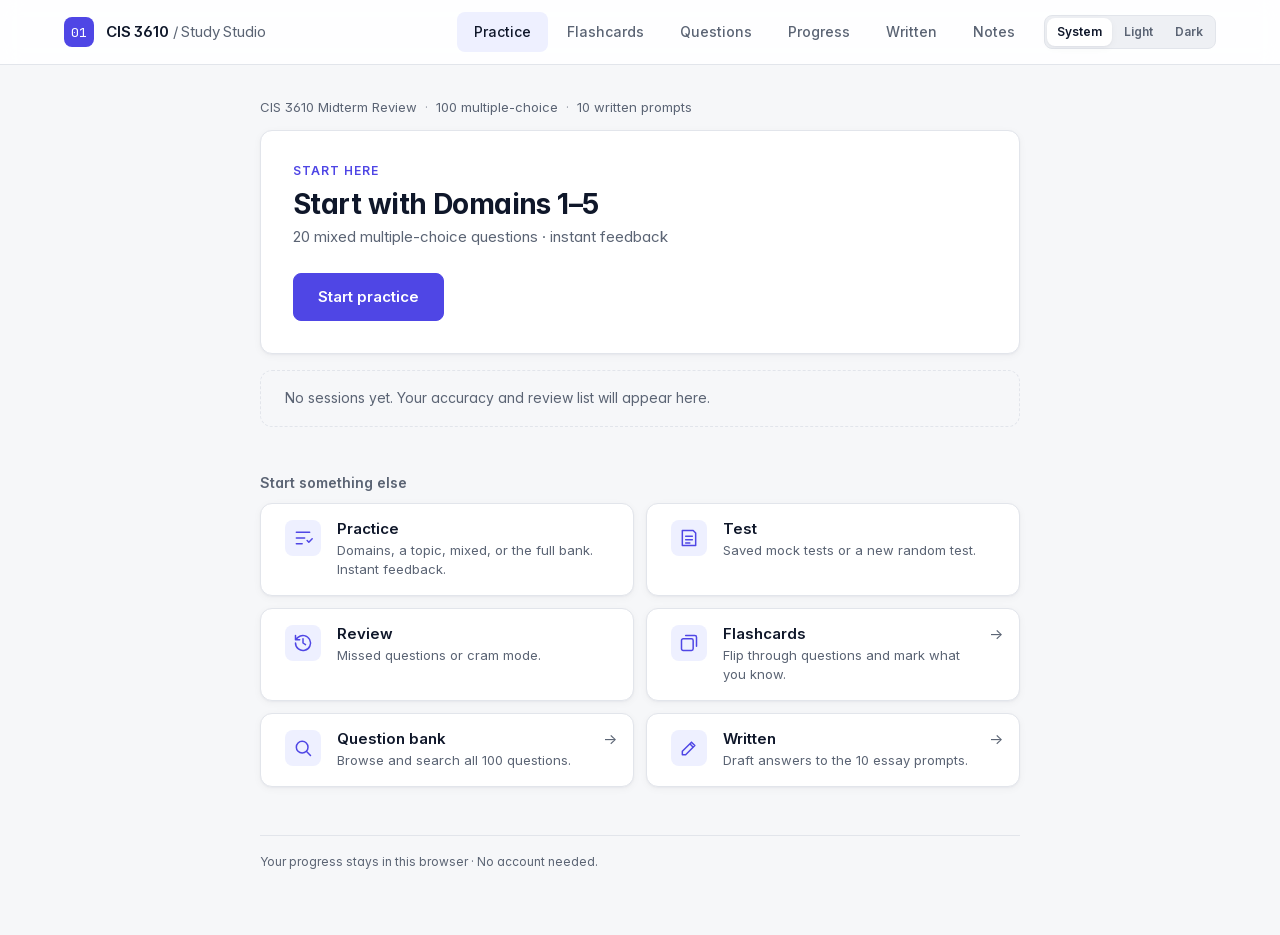
==== commit ee0b95f5: "Publish study app on GitHub Pages with browser-local progress" ====
--- a/index.html
+++ b/index.html
@@ -533,51 +533,117 @@
 .bank-reveal{margin-top:var(--space-2)}
 .bank-reveal summary{cursor:pointer;display:inline-flex;align-items:center;min-height:36px;font-size:13px;font-weight:var(--weight-medium);color:var(--accent)}
 .bank-expl{margin:var(--space-2) 0 var(--space-1);padding:var(--space-3) var(--space-4);background:var(--surface-2);border-radius:var(--radius);font-size:14px;line-height:1.55}
-.fc-source{margin:0;font-size:14px;font-weight:var(--weight-medium)}
-.fc-page .bank-tools{margin-bottom:var(--space-5)}
-.fc-progress{display:flex;justify-content:space-between;gap:var(--space-3);flex-wrap:wrap;margin-bottom:var(--space-2);font-size:13px;color:var(--text-muted);font-variant-numeric:tabular-nums}
-.fc-progress b{color:var(--text)}
-.fc-page>.progress{margin-bottom:var(--space-4)}
-.fc{cursor:pointer;border-radius:var(--radius-card)}
-.fc:focus{outline:none;box-shadow:none}
-.fc-inner{display:grid;transform-style:preserve-3d;transform:perspective(1600px) rotateY(0);transition:transform 450ms cubic-bezier(.3,.7,.2,1)}
-.is-flipped .fc-inner{transform:perspective(1600px) rotateY(180deg)}
-.fc-face{grid-area:1/1;backface-visibility:hidden;-webkit-backface-visibility:hidden;min-height:340px;background:var(--surface);border:1px solid var(--border);border-radius:var(--radius-card);box-shadow:var(--shadow-raised);padding:var(--space-6)}
-.fc-back{display:flex;flex-direction:column;justify-content:center;transform:rotateY(180deg);background:linear-gradient(160deg,color-mix(in srgb,var(--correct) 8%,var(--surface)),var(--surface) 55%);border-color:color-mix(in srgb,var(--correct) 35%,var(--border))}
-.fc-back .eyebrow{color:var(--correct)}
-.fc-stem{font-size:clamp(17px,2vw,19px);margin-top:var(--space-3)}
-.fc-hint{margin:var(--space-4) 0 0;font-size:13px;color:var(--text-muted)}
-.fc-answer{display:flex;align-items:flex-start;gap:var(--space-3);margin:var(--space-3) 0 var(--space-4);font-size:clamp(18px,2.2vw,21px);font-weight:var(--weight-semibold);line-height:1.45;overflow-wrap:anywhere}
-.fc-answer .option-letter{background:var(--correct);border-color:var(--correct);color:var(--surface);margin-top:1px}
-.fc-expl{margin:0;font-size:15px;line-height:1.6;color:var(--text-muted)}
-.fc-actions{display:flex;justify-content:center;align-items:center;gap:var(--space-3);margin-top:var(--space-5)}
-.fc-actions .btn-lg{min-width:180px}
-.fc-actions .arrow{border-color:var(--border);background:var(--surface);height:48px;min-height:48px}
-.fc-actions-back,.is-flipped .fc-actions-front{display:none}
-.is-flipped .fc-actions-back{display:flex}
-.fc-learning:hover:not(:disabled){border-color:var(--incorrect);color:var(--incorrect)}
-.fc-keys{text-align:center;margin-top:var(--space-4)}
-.fc-keys kbd{font-size:11px;padding:1px 6px;border:1px solid var(--border);border-radius:var(--radius-sm);background:var(--surface-2)}
-.fc-tally{display:flex;flex-wrap:wrap;gap:var(--space-2) var(--space-5);margin-top:var(--space-3);font-size:15px;color:var(--text-muted)}
-.fc-tally b{color:var(--text)}
 @media(max-width:620px){
   .bank-item{padding:var(--space-3) var(--space-4)}
   .bank-actions{width:100%}.bank-actions button{flex:1}
-  .fc-face{min-height:300px;padding:var(--space-5)}
   .bank-tools .chiprow{flex-wrap:nowrap;overflow-x:auto;scrollbar-width:none;margin:0 calc(-1 * var(--space-4));padding:2px var(--space-4)}
   .bank-tools .chiprow::-webkit-scrollbar{display:none}
   .bank-tools .pick{white-space:nowrap;flex:none}
-  .fc-actions .btn-lg{min-width:0;flex:1}
+}
+/* Flashcards: one card owns the screen; deck options live in a popover. */
+.fc-page{display:flex;flex-direction:column}
+.fc-bar{display:flex;align-items:center;justify-content:space-between;gap:var(--space-4);margin-bottom:var(--space-3)}
+.fc-title{display:flex;align-items:center;gap:var(--space-3);min-width:0}
+.fc-title h1{font-size:22px;letter-spacing:var(--tracking-tight);white-space:nowrap}
+.fc-deck-wrap{position:relative;min-width:0}
+.fc-deck{display:inline-flex;align-items:center;gap:var(--space-2);max-width:100%;min-height:36px;padding:6px 12px;border-radius:var(--radius-pill);font-weight:var(--weight-medium);font-size:13px;color:var(--text-muted);background:var(--surface);box-shadow:var(--shadow)}
+.fc-deck:hover:not(:disabled),.fc-deck[aria-expanded="true"]{color:var(--text);border-color:color-mix(in srgb,var(--accent) 45%,var(--border));background:var(--surface)}
+.fc-deck svg{width:15px;height:15px;flex:none;fill:none;stroke:currentColor;stroke-width:2;stroke-linecap:round}
+.fc-deck-label{overflow:hidden;text-overflow:ellipsis}
+.fc-caret{font-size:11px;transition:transform var(--duration) var(--ease)}
+.fc-deck[aria-expanded="true"] .fc-caret{transform:rotate(180deg)}
+.fc-pop{position:absolute;top:calc(100% + 8px);left:0;z-index:25;width:min(560px,calc(100vw - 32px));display:grid;gap:var(--space-2);padding:var(--space-4) var(--space-5) var(--space-5);background:var(--surface);border:1px solid var(--border);border-radius:var(--radius-card);box-shadow:var(--shadow-raised),0 24px 48px rgb(0 0 0/.18);animation:fade-in 140ms var(--ease)}
+.fc-pop[hidden]{display:none}
+.fc-pop-label{margin:var(--space-2) 0 2px;font:var(--weight-semibold) 11px/1.4 var(--font-sans);letter-spacing:var(--tracking-caps);text-transform:uppercase;color:var(--text-muted)}
+.fc-pop-label:first-child{margin-top:0}
+.fc-pop .seg{justify-self:start}
+.fc-pop-foot{display:flex;align-items:center;justify-content:space-between;gap:var(--space-3);flex-wrap:wrap;margin-top:var(--space-2);padding-top:var(--space-3);border-top:1px solid var(--border);font-size:12px;color:var(--text-muted)}
+.fc-pop-foot .check-label{color:var(--text);font-size:13px}
+.fc-pop .primary{justify-self:start}
+.fc-source{margin:0 0 var(--space-2);font-size:14px;font-weight:var(--weight-medium)}
+.fc-count{display:grid;justify-items:end;gap:2px;flex:none;font-variant-numeric:tabular-nums}
+.fc-count-num{font-size:14px;color:var(--text-muted)}
+.fc-count-num b{font-size:18px;color:var(--text)}
+.fc-count-tally{display:flex;align-items:center;gap:5px;font-size:12px;color:var(--text-muted)}
+.fc-count-tally i{width:7px;height:7px;border-radius:var(--radius-pill);margin-left:6px}
+.fc-count-tally i.t-known{background:var(--correct)}
+.fc-count-tally i.t-learning{background:var(--incorrect)}
+.fc-meter{height:3px;margin-bottom:var(--space-5)}
+/* The card: front and back share one grid cell; the faint stack behind signals cards remaining. */
+.fc{position:relative;isolation:isolate;cursor:pointer;border-radius:var(--radius-card)}
+.fc:focus{outline:none;box-shadow:none}
+.fc.stack-1::before,.fc.stack-2::before,.fc.stack-2::after{content:'';position:absolute;inset:0;z-index:-1;border:1px solid var(--border);border-radius:var(--radius-card);background:var(--surface);transform:translateY(8px) scale(.975);opacity:.75}
+.fc.stack-2::after{transform:translateY(16px) scale(.95);opacity:.4;z-index:-2}
+.fc-inner{display:grid;transform-style:preserve-3d;transition:transform 520ms cubic-bezier(.3,.7,.2,1)}
+.is-flipped .fc-inner{transform:perspective(1800px) rotateY(180deg)}
+.fc-face{grid-area:1/1;display:flex;flex-direction:column;min-height:clamp(320px,calc(100dvh - 400px),500px);padding:var(--space-5) var(--space-6);background:var(--surface);border:1px solid var(--border);border-radius:var(--radius-card);box-shadow:var(--shadow-raised);backface-visibility:hidden;-webkit-backface-visibility:hidden}
+.fc:hover .fc-face{border-color:color-mix(in srgb,var(--accent) 30%,var(--border))}
+.fc-back{transform:rotateY(180deg);background:radial-gradient(120% 80% at 0% 0%,color-mix(in srgb,var(--correct) 10%,var(--surface)),var(--surface) 60%);border-color:color-mix(in srgb,var(--correct) 35%,var(--border))}
+.fc:hover .fc-back{border-color:color-mix(in srgb,var(--correct) 50%,var(--border))}
+.fc-top{display:flex;align-items:center;gap:var(--space-2);min-height:28px}
+.fc-top .status,.fc-back .fc-top .qid{margin-left:auto}
+.fc-answer-label{font:var(--weight-semibold) 11px/1 var(--font-sans);letter-spacing:var(--tracking-caps);text-transform:uppercase;color:var(--correct)}
+.fc-mid{margin:auto 0;padding:var(--space-5) 0}
+.fc-stem{margin:0 0 var(--space-5);font-size:clamp(19px,2.3vw,24px);line-height:1.45;font-weight:var(--weight-semibold);letter-spacing:-0.012em;white-space:pre-wrap;overflow-wrap:break-word;text-wrap:pretty}
+.fc-options{list-style:none;margin:0;padding:0;display:grid;grid-template-columns:repeat(2,minmax(0,1fr));gap:var(--space-2)}
+.fc-options li{display:flex;align-items:flex-start;gap:var(--space-3);padding:10px 12px;background:var(--surface-2);border-radius:var(--radius);font-size:14px;line-height:1.45;overflow-wrap:anywhere}
+.fc-options .option-letter{width:22px;height:22px;font-size:11px;color:var(--text-muted);background:var(--surface)}
+.fc-recap{margin:0 0 var(--space-4);font-size:14px;line-height:1.5;color:var(--text-muted);display:-webkit-box;-webkit-line-clamp:2;-webkit-box-orient:vertical;overflow:hidden}
+.fc-answer{display:flex;align-items:flex-start;gap:var(--space-3);margin:0 0 var(--space-4);font-size:clamp(20px,2.4vw,25px);font-weight:var(--weight-semibold);line-height:1.4;letter-spacing:-0.012em;overflow-wrap:anywhere}
+.fc-answer .option-letter{width:32px;height:32px;margin-top:2px;font-size:14px;background:var(--correct);border-color:var(--correct);color:var(--surface)}
+.fc-expl{margin:0;max-width:62ch;font-size:15px;line-height:1.65;color:var(--text-muted)}
+.fc-hint{margin:0;text-align:center;font-size:12px;color:var(--text-muted);opacity:.85}
+.fc-actions{display:flex;justify-content:center;align-items:center;gap:var(--space-3);margin-top:var(--space-5)}
+.fc-actions-back,.is-flipped .fc-actions-front{display:none}
+.is-flipped .fc-actions-back{display:flex}
+#fc-flip{min-width:220px;border-radius:var(--radius-pill)}
+.fc-nav{width:48px;height:48px;min-height:48px;padding:0;border-radius:var(--radius-pill);font-size:18px;color:var(--text-muted);box-shadow:var(--shadow)}
+.fc-mark{min-width:180px;border-radius:var(--radius-pill);display:inline-flex;align-items:center;justify-content:center;gap:var(--space-2)}
+.fc-mark span{font-weight:var(--weight-bold)}
+.fc-learning{background:var(--incorrect-soft);border-color:color-mix(in srgb,var(--incorrect) 40%,transparent)}
+.fc-learning span{color:var(--incorrect)}
+.fc-learning:hover:not(:disabled){background:var(--incorrect-soft);border-color:var(--incorrect)}
+.fc-known{background:var(--correct-soft);border-color:color-mix(in srgb,var(--correct) 40%,transparent)}
+.fc-known span{color:var(--correct)}
+.fc-known:hover:not(:disabled){background:var(--correct-soft);border-color:var(--correct)}
+.fc-keys{text-align:center;margin-top:var(--space-4)}
+.fc-keys span{margin:0 4px;opacity:.6}
+.fc-keys kbd{display:inline-block;min-width:20px;margin:0 2px;font-size:11px;padding:1px 6px;border:1px solid var(--border);border-bottom-width:2px;border-radius:var(--radius-sm);background:var(--surface);text-align:center}
+.fc-in-next .fc{animation:fc-in-next 280ms var(--ease)}
+.fc-in-prev .fc{animation:fc-in-prev 280ms var(--ease)}
+@keyframes fc-in-next{from{opacity:0;transform:translateX(32px) rotate(.8deg)}to{opacity:1;transform:none}}
+@keyframes fc-in-prev{from{opacity:0;transform:translateX(-32px) rotate(-.8deg)}to{opacity:1;transform:none}}
+.fc-empty{display:grid;justify-items:center;gap:var(--space-4);padding:var(--space-8) var(--space-5);border:1px dashed var(--border);border-radius:var(--radius-card);text-align:center;color:var(--text-muted)}
+.fc-empty p{margin:0}
+.fc-done h2{font-size:28px;margin:var(--space-2) 0 0}
+.fc-tally{display:flex;flex-wrap:wrap;gap:var(--space-2) var(--space-5);margin-top:var(--space-3);font-size:15px;color:var(--text-muted)}
+.fc-tally b{color:var(--text)}
+@media(max-width:720px){.fc-options{grid-template-columns:minmax(0,1fr)}}
+@media(max-width:620px){
+  .fc-bar{align-items:flex-start}
+  .fc-title{flex-direction:column;align-items:flex-start;gap:var(--space-2)}
+  .fc-deck-wrap{position:static}
+  .fc-bar{position:relative}
+  .fc-pop{left:0;right:0;width:auto;padding:var(--space-4)}
+  .fc-face{padding:var(--space-4)}
+  .fc-mid{padding:var(--space-4) 0}
+  .fc-actions{position:sticky;bottom:0;z-index:5;margin:0 calc(-1 * var(--space-4));padding:var(--space-4) var(--space-4) calc(var(--space-3) + env(safe-area-inset-bottom));background:linear-gradient(to bottom,transparent,var(--bg) 35%)}
+  .fc-stem{font-size:18px;margin-bottom:var(--space-4)}
+  .fc-options li{padding:8px 10px}
+  .fc-hint{display:none}
+  .fc-meter{margin-bottom:var(--space-4)}
+  .fc-face{min-height:0}
+  .fc-actions .fc-mark,#fc-flip{min-width:0;flex:1}
   .fc-keys{display:none}
 }
-@media (prefers-reduced-motion:reduce){.fc-inner{transition:none}}
+@media (prefers-reduced-motion:reduce){.fc-inner{transition:none}.fc-in-next .fc,.fc-in-prev .fc,.fc-pop{animation:none}}
 
 </style>
 </head>
 <body>
 <a class="skip-link" href="#main">Skip to content</a>
 <header class="site-header"><div class="topbar"><div class="brand"><div class="brandmark" aria-hidden="true">01</div><div>CIS 3610 <span> / Study Studio</span></div></div><button id="theme-cycle" class="icon-btn theme-cycle" data-theme-cycle type="button"></button><div class="topbar-end"><nav aria-label="Main navigation"><button data-view="home" class="active">Practice</button><button data-view="cards">Flashcards</button><button data-view="bank">Questions</button><button data-view="history">Progress</button><button data-view="essays">Written</button><button data-view="notes">Notes</button></nav><div class="theme-toggle" role="group" aria-label="Color theme"><button type="button" data-theme-choice="system">System</button><button type="button" data-theme-choice="light">Light</button><button type="button" data-theme-choice="dark">Dark</button></div></div></div></header><div id="theme-status" class="sr-only" aria-live="polite"></div>
-<main id="main" tabindex="-1"><div id="storage-warning" class="banner hidden" role="status"></div><div id="content"></div><footer>Works offline · Progress is saved in this browser.</footer></main>
+<main id="main" tabindex="-1"><div id="storage-warning" class="banner hidden" role="status"></div><div id="content"></div><footer>Your progress stays in this browser · No account needed.</footer></main>
 <div id="toast" role="status" class="hidden"></div>
 <dialog id="confirm-dialog" aria-labelledby="confirm-text"><p id="confirm-text"></p><div class="dialog-actions"><button id="confirm-cancel" type="button">Cancel</button><button id="confirm-ok" class="primary" type="button">Confirm</button></div></dialog>
 <script id="bank-data" type="application/json">[{"id": "Q001", "chapter": 1, "number": 1, "topic": "DNS", "difficulty": "Review", "statement": "Which of the following best describes the core function of the Domain Name System (DNS) in e-business infrastructure?", "options": ["Encrypting database queries using asymmetric keys", "Translating human-readable domain names into machine-readable IP addresses", "Managing local browser session state and cookies", "Compiling TypeScript code into production JavaScript bundles"], "answer": "B", "explanation": "DNS resolves a host name to records such as an IP address so a browser can locate the host. It does not encrypt application data.", "sources": [{"file": "midterm-review.txt", "location": "Question 1"}]}, {"id": "Q002", "chapter": 1, "number": 2, "topic": "DNS", "difficulty": "Review", "statement": "When configuring live hosting deployments for a modern web application, what does a CNAME record typically point to?", "options": ["A specific IPv4 address (e.g., 192.0.2.1)", "Another domain name (such as your-app.vercel.app)", "The private database credentials file (.env)", "An SSL certificate revocation endpoint"], "answer": "B", "explanation": "A CNAME makes one DNS name an alias of another name. An A record instead contains an IPv4 address.", "sources": [{"file": "midterm-review.txt", "location": "Question 2"}]}, {"id": "Q003", "chapter": 1, "number": 3, "topic": "Client-server architecture", "difficulty": "Review", "statement": "In a client-server architecture model, what is the primary responsibility of the client?", "options": ["Executing SQL queries and validating row-level security policies", "Managing persistent session storage and generating database backups", "Rendering user interfaces and dispatching HTTP request payloads", "Serving raw TCP packets to upstream proxy servers"], "answer": "C", "explanation": "The client presents the interface and sends requests. The server handles trusted backend processing and database access.", "sources": [{"file": "midterm-review.txt", "location": "Question 3"}]}, {"id": "Q004", "chapter": 1, "number": 4, "topic": "AI collaboration", "difficulty": "Review", "statement": "What is the primary purpose of incorporating Generative AI tools as an \"engineering collaborator\" in modern web development frameworks?", "options": ["Eliminating the need for version control systems entirely", "Accelerating scaffolding and code generation while requiring rigorous human verification", "Automatically passing all accessibility and OWASP security audits without testing", "Bypassing database schema design constraints"], "answer": "B", "explanation": "AI can create a starting implementation quickly. Developers still need to inspect, test, and refine its output.", "sources": [{"file": "midterm-review.txt", "location": "Question 4"}]}, {"id": "Q005", "chapter": 1, "number": 5, "topic": "HTTP & TLS", "difficulty": "Review", "statement": "Which networking protocol operates primarily as a request-response protocol across the World Wide Web for transferring hypermedia documents?", "options": ["SMTP", "SSH", "HTTP/HTTPS", "FTP"], "answer": "C", "explanation": "HTTP defines web requests and responses. HTTPS carries HTTP over TLS for protected transport.", "sources": [{"file": "midterm-review.txt", "location": "Question 5"}]}, {"id": "Q006", "chapter": 1, "number": 6, "topic": "DNS", "difficulty": "Review", "statement": "What is the function of an A record within DNS configurations?", "options": ["Directing mail exchange servers", "Mapping a domain name directly to an IPv4 address", "Defining cryptographic security tokens", "Establishing a canonical subdomain alias"], "answer": "B", "explanation": "An A record associates a DNS name with an IPv4 address. AAAA is the corresponding record type for IPv6.", "sources": [{"file": "midterm-review.txt", "location": "Question 6"}]}, {"id": "Q007", "chapter": 1, "number": 7, "topic": "Content architecture", "difficulty": "Review", "statement": "Which of the following best characterizes a headless CMS architecture?", "options": ["A system that completely lacks any front-end user interface and serves content via APIs", "A monolithic application where template engines render HTML directly on the server", "A database engine that does not utilize indexing tables", "An operating system running without a graphical display monitor"], "answer": "A", "explanation": "A headless CMS separates content management from the presentation layer and delivers content through APIs. It may still include an administrative editing interface.", "sources": [{"file": "midterm-review.txt", "location": "Question 7"}]}, {"id": "Q008", "chapter": 1, "number": 8, "topic": "Configuration & secrets", "difficulty": "Review", "statement": "Why is separating environment configuration from source code considered critical in web infrastructure?", "options": ["It prevents CSS stylesheets from conflicting with JavaScript runtimes", "It protects sensitive secrets, API keys, and database credentials from public code exposure", "It ensures web pages render faster on mobile viewports", "It automates DNS propagation across multiple registrars"], "answer": "B", "explanation": "Separate configuration keeps secrets out of committed source and permits different settings for development and production. Environment variables exposed to browser bundles are still public.", "sources": [{"file": "midterm-review.txt", "location": "Question 8"}]}, {"id": "Q009", "chapter": 1, "number": 9, "topic": "Content delivery", "difficulty": "Review", "statement": "What does the acronym CDN stand for in modern cloud web architectures?", "options": ["Central Database Node", "Content Delivery Network", "Cascading Design Notation", "Common Developer Namespace"], "answer": "B", "explanation": "A Content Delivery Network caches and serves content from distributed locations, often reducing delivery latency and origin load.", "sources": [{"file": "midterm-review.txt", "location": "Question 9"}]}, {"id": "Q010", "chapter": 1, "number": 10, "topic": "HTTP & TLS", "difficulty": "Review", "statement": "Which of the following illustrates a typical request-response lifecycle step?", "options": ["The database executes a cron job without user intervention", "The client browser sends an HTTP GET request to a server endpoint and receives an HTML/JSON payload", "The compiler translates TypeScript interfaces into binary machine instructions", "The Git repository commits local changes automatically"], "answer": "B", "explanation": "A browser request followed by a server response is a request-response exchange. The response may contain HTML, JSON, or another representation.", "sources": [{"file": "midterm-review.txt", "location": "Question 10"}]}, {"id": "Q011", "chapter": 1, "number": 11, "topic": "APIs & events", "difficulty": "Review", "statement": "What is the primary role of an API (Application Programming Interface) in an e-business ecosystem?", "options": ["To provide physical cooling for server racks", "To allow disparate software systems to securely communicate and exchange data", "To format text documents into PDF layouts", "To replace semantic HTML tags with proprietary containers"], "answer": "B", "explanation": "An API supplies a defined contract for software interaction. Secure use still requires appropriate authentication, authorization, and validation.", "sources": [{"file": "midterm-review.txt", "location": "Question 11"}]}, {"id": "Q012", "chapter": 1, "number": 12, "topic": "HTTP & TLS", "difficulty": "Review", "statement": "Which protocol secures HTTP traffic through encryption and cryptographic verification?", "options": ["FTP", "Telnet", "HTTPS (TLS/SSL)", "POP3"], "answer": "C", "explanation": "HTTPS uses TLS to encrypt transport and authenticate the server through certificates. SSL is an older, obsolete predecessor.", "sources": [{"file": "midterm-review.txt", "location": "Question 12"}]}, {"id": "Q013", "chapter": 1, "number": 13, "topic": "Deployment & scaling", "difficulty": "Review", "statement": "What is the main benefit of utilizing cloud-based deployment platforms like Vercel or Netlify for modern web apps?", "options": ["Eliminating all potential cyber security vulnerabilities", "Automated continuous deployment pipelines connected directly to Git repositories", "Guaranteed exemption from data privacy regulations", "Manual server rack configuration requirements"], "answer": "B", "explanation": "Git-connected deployments can build and publish updates automatically. Developers remain responsible for security and configuration.", "sources": [{"file": "midterm-review.txt", "location": "Question 13"}]}, {"id": "Q014", "chapter": 1, "number": 14, "topic": "Client-server architecture", "difficulty": "Review", "statement": "Which term describes an architecture where business logic runs on the client browser while data is fetched asynchronously from backend services?", "options": ["Single-Page Application (SPA)", "Mainframe Batch Processing", "Static Punch-Card System", "Terminal Emulation Server"], "answer": "A", "explanation": "An SPA updates its interface in the browser and commonly fetches data without downloading a complete page on each navigation.", "sources": [{"file": "midterm-review.txt", "location": "Question 14"}]}, {"id": "Q015", "chapter": 1, "number": 15, "topic": "APIs & events", "difficulty": "Review", "statement": "What is the primary purpose of a webhook in event-driven web architecture?", "options": ["To continuously poll a server for status changes every second", "To allow an external service to push real-time HTTP POST notifications to a designated endpoint when an event occurs", "To minify CSS stylesheets before production build", "To scrape competitor pricing data automatically"], "answer": "B", "explanation": "A webhook delivers an event notification to a configured HTTP endpoint. Receivers should authenticate notifications and handle retries safely.", "sources": [{"file": "midterm-review.txt", "location": "Question 15"}]}, {"id": "Q016", "chapter": 1, "number": 16, "topic": "Payment security", "difficulty": "Review", "statement": "In the context of e-commerce infrastructure, what does PCI-DSS compliance govern?", "options": ["Academic grading standards for computer science courses", "Security standards for organizations handling credit card and payment data", "Web accessibility guidelines for individuals with visual impairments", "Open-source licensing compatibility matrices"], "answer": "B", "explanation": "PCI DSS addresses protection of payment card account data. It is distinct from accessibility standards such as WCAG.", "sources": [{"file": "midterm-review.txt", "location": "Question 16"}]}, {"id": "Q017", "chapter": 1, "number": 17, "topic": "Deployment & scaling", "difficulty": "Review", "statement": "What is a primary characteristic of cloud elasticity?", "options": ["Fixed hardware allocation that cannot be changed after purchase", "The ability to dynamically scale computing resources up or down based on traffic demand", "Permanent static IP address assignment for all client devices", "Elimination of network latency across global regions"], "answer": "B", "explanation": "Elastic infrastructure adjusts allocated capacity to demand, rather than requiring a permanently fixed allocation.", "sources": [{"file": "midterm-review.txt", "location": "Question 17"}]}, {"id": "Q018", "chapter": 1, "number": 18, "topic": "Project configuration", "difficulty": "Review", "statement": "Which file is standardly used in Node.js projects to list dependencies, scripts, and project metadata?", "options": ["index.html", "package.json", "styles.css", "tsconfig.json"], "answer": "B", "explanation": "package.json describes a Node.js package, including its metadata, dependencies, and runnable scripts.", "sources": [{"file": "midterm-review.txt", "location": "Question 18"}]}, {"id": "Q019", "chapter": 1, "number": 19, "topic": "HTTP & TLS", "difficulty": "Review", "statement": "What is the function of an SSL/TLS certificate in web communications?", "options": ["To verify domain ownership and encrypt data transmitted between client and server", "To compress image assets for faster mobile loading", "To generate automatic unit tests for React components", "To store user passwords in plain text for easy retrieval"], "answer": "A", "explanation": "A certificate binds an identity such as a domain to a public key. TLS uses certificates for authentication and negotiates keys to encrypt the connection; a certificate alone does not encrypt traffic.", "sources": [{"file": "midterm-review.txt", "location": "Question 19"}]}, {"id": "Q020", "chapter": 1, "number": 20, "topic": "Async JavaScript", "difficulty": "Review", "statement": "Which of the following represents an asynchronous JavaScript execution pattern commonly used for API calls?", "options": ["Synchronous file blocking loops", "Async/Await and Promises", "Static HTML injection tags", "Monolithic shell scripts"], "answer": "B", "explanation": "Promises represent eventual completion or failure. Async/await provides syntax for working with those promises.", "sources": [{"file": "midterm-review.txt", "location": "Question 20"}]}, {"id": "Q021", "chapter": 2, "number": 21, "topic": "Semantic HTML", "difficulty": "Review", "statement": "Why is the use of semantic HTML5 elements (such as <header>, <nav>, <main>, and <footer>) preferred over generic wrappers?", "options": ["They execute JavaScript code faster in browser engines", "They provide meaningful structural context to screen readers, search engine crawlers, and developers", "They automatically encrypt form inputs against SQL injection", "They remove the need for CSS styling entirely"], "answer": "B", "explanation": "Semantic elements convey structure and purpose beyond appearance. Generic div elements do not provide these meanings by default.", "sources": [{"file": "midterm-review.txt", "location": "Question 21"}]}, {"id": "Q022", "chapter": 2, "number": 22, "topic": "Accessibility fundamentals", "difficulty": "Review", "statement": "What does WCAG stand for in the context of digital accessibility standards?", "options": ["Web Content Accessibility Guidelines", "Worldwide Cascading Architecture Group", "Wireless Code Authentication Governance", "Web Component Access Protocol"], "answer": "A", "explanation": "WCAG means Web Content Accessibility Guidelines, a set of success criteria for accessible web content.", "sources": [{"file": "midterm-review.txt", "location": "Question 22"}]}, {"id": "Q023", "chapter": 2, "number": 23, "topic": "Accessibility fundamentals", "difficulty": "Review", "statement": "Which WCAG conformance level is typically established as the standard target for enterprise and educational web accessibility?", "options": ["Level A", "Level AA", "Level AAA", "Level Z"], "answer": "B", "explanation": "AA is a common accessibility target and includes all applicable Level A and Level AA criteria. It does not imply every AAA criterion is met.", "sources": [{"file": "midterm-review.txt", "location": "Question 23"}]}, {"id": "Q024", "chapter": 2, "number": 24, "topic": "Accessible images", "difficulty": "Review", "statement": "How do screen readers interpret images that lack appropriate alt text attributes?", "options": ["They intelligently generate a detailed description of the image contents", "They either skip the image or read out the raw file name, hindering accessibility for visually impaired users", "They crash the browser tab immediately", "They automatically apply decorative styling filters"], "answer": "B", "explanation": "Without useful alternative text, an image may be announced as a filename or provide no meaningful information. Decorative images should use an empty alt attribute.", "sources": [{"file": "midterm-review.txt", "location": "Question 24"}]}, {"id": "Q025", "chapter": 2, "number": 25, "topic": "AI UI scaffolding", "difficulty": "Review", "statement": "What is the primary purpose of text-to-design prototyping tools like v0.dev in modern UI workflows?", "options": ["Replacing all software engineers with automated bots", "Translating natural language product requirements into functional UI component code layouts", "Compiling database migrations into relational schemas", "Generating SSL certificates for domain registrars"], "answer": "B", "explanation": "Text-to-design tools turn a natural-language brief into an initial interface or component layout that still requires review.", "sources": [{"file": "midterm-review.txt", "location": "Question 25"}]}, {"id": "Q026", "chapter": 2, "number": 26, "topic": "Responsive layout", "difficulty": "Review", "statement": "In responsive web design, what CSS mechanism allows flexible layouts across varying screen sizes without fixed pixel widths?", "options": ["Flexbox and CSS Grids with relative units (percentages, rem, vw)", "Hardcoded table cell widths in HTML attributes", "Static inline styling blocks", "Flash plugin containers"], "answer": "A", "explanation": "Flexible layout systems and relative sizing let content adapt to available space. Fixed widths alone often produce overflow.", "sources": [{"file": "midterm-review.txt", "location": "Question 26"}]}, {"id": "Q027", "chapter": 2, "number": 27, "topic": "AI UI scaffolding", "difficulty": "Review", "statement": "What is the primary risk of relying entirely on AI-generated UI code without manual inspection?", "options": ["Inefficient CSS syntax, unsemantic markup, and hidden accessibility flaws", "Instantaneous server crashes across all cloud regions", "Automatic cancellation of domain name registrations", "Permanent deletion of Git commit histories"], "answer": "A", "explanation": "Generated code can contain inaccessible controls, weak semantics, or unnecessary styling. Manual inspection and functional testing are still needed.", "sources": [{"file": "midterm-review.txt", "location": "Question 27"}]}, {"id": "Q028", "chapter": 2, "number": 28, "topic": "Accessible forms", "difficulty": "Review", "statement": "Which HTML attribute is essential for providing accessible descriptions of form input fields?", "options": ["aria-label or associated <label> elements with matching for and id attributes", "style=\"display:none\"", "class=\"hidden-input\"", "onclick=\"validate()\""], "answer": "A", "explanation": "A visible label associated using for and id supplies an accessible name. aria-label can provide a name when a suitable visible label is unavailable.", "sources": [{"file": "midterm-review.txt", "location": "Question 28"}]}, {"id": "Q029", "chapter": 2, "number": 29, "topic": "CSS fundamentals", "difficulty": "Review", "statement": "What does the CSS Box Model encompass from innermost to outermost?", "options": ["Margin, Border, Padding, Content", "Content, Padding, Border, Margin", "Border, Content, Margin, Padding", "Padding, Margin, Content, Border"], "answer": "B", "explanation": "The box model proceeds outward from content to padding, border, then margin. Padding is inside the border; margin is outside it.", "sources": [{"file": "midterm-review.txt", "location": "Question 29"}]}, {"id": "Q030", "chapter": 2, "number": 30, "topic": "Accessibility fundamentals", "difficulty": "Review", "statement": "Which of the following best describes Universal Design in digital products?", "options": ["Designing products to be usable by all people to the greatest extent possible without needing adaptation", "Building separate websites exclusively for mobile devices", "Restricting software access to expert technical users", "Utilizing only monochrome color schemes"], "answer": "A", "explanation": "Universal Design seeks broad usability from the outset instead of relying on separate adaptations for every user group.", "sources": [{"file": "midterm-review.txt", "location": "Question 30"}]}, {"id": "Q031", "chapter": 2, "number": 31, "topic": "Color contrast", "difficulty": "Review", "statement": "What role do color contrast ratios play in web accessibility standards?", "options": ["They determine how fast images load on slow cellular connections", "They ensure text is legible against background colors for users with visual impairments or color blindness", "They calculate the monetary cost of cloud hosting bandwidth", "They dictate database indexing efficiency"], "answer": "B", "explanation": "Sufficient contrast makes foreground text distinguishable from its background. Color alone should not carry essential information.", "sources": [{"file": "midterm-review.txt", "location": "Question 31"}]}, {"id": "Q032", "chapter": 2, "number": 32, "topic": "Keyboard access", "difficulty": "Review", "statement": "Why is keyboard navigation testing critical for web accessibility?", "options": ["Many users with motor impairments or screen readers navigate web interfaces primarily using keyboard controls (Tab, Enter, Arrow keys)", "Keyboards are faster than computer mice for database administration", "Browsers disable mouse clicks during production deployments", "It prevents CSS stylesheets from loading incorrectly"], "answer": "A", "explanation": "Keyboard testing checks whether users can reach and operate controls without a pointing device, with a visible focus indicator and no keyboard traps.", "sources": [{"file": "midterm-review.txt", "location": "Question 32"}]}, {"id": "Q033", "chapter": 2, "number": 33, "topic": "Semantic HTML", "difficulty": "Review", "statement": "What is the function of the <main> landmark element in semantic HTML?", "options": ["Containing site-wide navigation links and logos", "Enclosing the primary dominant content unique to the document", "Storing JavaScript event listener definitions", "Holding copyright notices and footer links"], "answer": "B", "explanation": "The main element identifies the dominant content of the page. The pasted question lost this tag; the study app restores it.", "sources": [{"file": "midterm-review.txt", "location": "Question 33"}]}, {"id": "Q034", "chapter": 2, "number": 34, "topic": "Responsive layout", "difficulty": "Review", "statement": "Which CSS layout module is best suited for one-dimensional layouts (rows or columns)?", "options": ["CSS Flexbox", "CSS Grid", "HTML Tables", "Absolute Positioning Floats"], "answer": "A", "explanation": "Flexbox arranges items along a primary axis, making it well suited to a row or column.", "sources": [{"file": "midterm-review.txt", "location": "Question 34"}]}, {"id": "Q035", "chapter": 2, "number": 35, "topic": "Responsive layout", "difficulty": "Review", "statement": "Which CSS layout module is optimized for two-dimensional layouts (rows and columns simultaneously)?", "options": ["CSS Grid", "Inline Block", "Float Clearing", "Bulleted Lists"], "answer": "A", "explanation": "Grid coordinates rows and columns together, making it suited to two-dimensional page layouts.", "sources": [{"file": "midterm-review.txt", "location": "Question 35"}]}, {"id": "Q036", "chapter": 2, "number": 36, "topic": "Responsive typography", "difficulty": "Review", "statement": "What does responsive typography entail in modern web design?", "options": ["Using fixed 12px fonts across all screen resolutions", "Scaling font sizes fluidly using relative units (such as rem or clamp()) to maintain readability across viewports", "Embedding rasterized images of text instead of live characters", "Disabling font smoothing on mobile devices"], "answer": "B", "explanation": "Relative units and clamp() can adjust text sizing across viewports while respecting usable bounds and user settings.", "sources": [{"file": "midterm-review.txt", "location": "Question 36"}]}, {"id": "Q037", "chapter": 2, "number": 37, "topic": "AI transparency", "difficulty": "Review", "statement": "What is an AI Transparency Log used for in AI-augmented engineering coursework?", "options": ["Tracking the exact prompt iterations, AI tool outputs, and human verification/refactoring steps performed", "Logging the electricity consumption of local server racks", "Recording customer credit card transactions in plain text", "Generating automated invoice summaries"], "answer": "A", "explanation": "A transparency log records how AI assistance was used and how a person checked or changed the result. It supports traceability of engineering decisions.", "sources": [{"file": "midterm-review.txt", "location": "Question 37"}]}, {"id": "Q038", "chapter": 2, "number": 38, "topic": "Accessible links", "difficulty": "Review", "statement": "Why should web developers avoid using \"click here\" as anchor link text?", "options": ["It provides no contextual information about the link destination for screen reader users scanning page links", "It violates JavaScript syntax rules", "It prevents CSS styles from applying correctly", "It increases server response time"], "answer": "A", "explanation": "Descriptive link text communicates the destination or action, including when screen reader users browse links out of surrounding context.", "sources": [{"file": "midterm-review.txt", "location": "Question 38"}]}, {"id": "Q039", "chapter": 2, "number": 39, "topic": "Semantic HTML", "difficulty": "Review", "statement": "What is the purpose of semantic heading tags (<h1> through <h6>)?", "options": ["To establish a clear, hierarchical document outline that aids navigation and comprehension", "To change font colors randomly across paragraphs", "To define database table relationships", "To inject executable script payloads into the DOM"], "answer": "A", "explanation": "Heading levels h1 through h6 express a content hierarchy. Choose levels for structure and style them separately with CSS.", "sources": [{"file": "midterm-review.txt", "location": "Question 39"}]}, {"id": "Q040", "chapter": 2, "number": 40, "topic": "Progressive enhancement", "difficulty": "Review", "statement": "How does progressive enhancement affect web development strategy?", "options": ["Building a baseline functional experience for all browsers first, then layering advanced styling and JS for capable modern browsers", "Designing exclusively for the newest browser version and blocking older clients", "Eliminating HTML entirely in favor of compiled binary applications", "Ignoring mobile devices until desktop optimization is 100% complete"], "answer": "A", "explanation": "Progressive enhancement begins with a useful baseline, then adds features where supported so core access remains broadly available.", "sources": [{"file": "midterm-review.txt", "location": "Question 40"}]}, {"id": "Q041", "chapter": 3, "number": 41, "topic": "DOM & events", "difficulty": "Review", "statement": "What is the primary role of the Document Object Model (DOM) in web browsers?", "options": ["Storing persistent records on cloud database servers", "Representing the page so programs can change document structure, style, and content dynamically", "Compiling TypeScript interfaces into bytecode", "Managing DNS routing tables"], "answer": "B", "explanation": "The DOM exposes the document as a tree of nodes that scripts can inspect and update.", "sources": [{"file": "midterm-review.txt", "location": "Question 41"}]}, {"id": "Q042", "chapter": 3, "number": 42, "topic": "DOM & events", "difficulty": "Review", "statement": "How do JavaScript event listeners function within a web application?", "options": ["They wait for specific user interactions (like clicks, keypresses, or form submissions) and execute callback functions in response", "They compile server-side SQL queries into relational tables", "They encrypt local storage cookies automatically", "They check domain name registration expiration dates"], "answer": "A", "explanation": "An event listener registers a callback for an event. When that event is dispatched, the registered handler can respond.", "sources": [{"file": "midterm-review.txt", "location": "Question 42"}]}, {"id": "Q043", "chapter": 3, "number": 43, "topic": "Debugging", "difficulty": "Review", "statement": "What is the primary purpose of browser developer tools (such as Chrome DevTools Console and Network tabs)?", "options": ["Designing marketing graphics and corporate logos", "Inspecting DOM elements, monitoring network requests, debugging JavaScript errors, and profiling performance", "Purchasing domain names and managing registrar accounts", "Provisioning virtual private servers in cloud data centers"], "answer": "B", "explanation": "Developer tools reveal document structure, network traffic, logs, and performance information needed to investigate behavior.", "sources": [{"file": "midterm-review.txt", "location": "Question 43"}]}, {"id": "Q044", "chapter": 3, "number": 44, "topic": "Scope & closures", "difficulty": "Review", "statement": "What does variable scope refer to in JavaScript programming?", "options": ["The speed at which a function executes mathematical calculations", "The accessibility and visibility of variables within different parts of code blocks or functions", "The amount of memory allocated for CSS stylesheets", "The number of parameters an API endpoint accepts"], "answer": "B", "explanation": "Scope determines where a binding is accessible. Block, function, and module/global scope affect visibility.", "sources": [{"file": "midterm-review.txt", "location": "Question 44"}]}, {"id": "Q045", "chapter": 3, "number": 45, "topic": "Scope & closures", "difficulty": "Review", "statement": "In JavaScript, what is the difference between let, const, and var for variable declarations?", "options": ["var is block-scoped, while let and const are globally scoped", "const declares variables that cannot be reassigned, while let and var allow reassignment with block vs function scoping", "There is no functional difference; they are interchangeable aliases", "const can only be used in server-side Node.js environments"], "answer": "B", "explanation": "let and const are block-scoped; var is function-scoped or global-scoped. const prevents reassignment of the binding but does not make an object immutable.", "sources": [{"file": "midterm-review.txt", "location": "Question 45"}]}, {"id": "Q046", "chapter": 3, "number": 46, "topic": "Debugging", "difficulty": "Review", "statement": "What is an asynchronous callback or promise rejection typically signalled by in browser consoles?", "options": ["A green success banner", "An uncaught exception or error stack trace log in red text", "An automatic database backup confirmation", "A DNS lookup redirection notice"], "answer": "B", "explanation": "Unhandled errors and promise rejections commonly produce console diagnostics and stack traces. Their exact display depends on the browser.", "sources": [{"file": "midterm-review.txt", "location": "Question 46"}]}, {"id": "Q047", "chapter": 3, "number": 47, "topic": "JSON & APIs", "difficulty": "Review", "statement": "What does JSON stand for in web data exchange?", "options": ["JavaScript Object Notation", "Java Secure Operational Network", "Joint Syntax Object Namespace", "jQuery Server Operation Node"], "answer": "A", "explanation": "JSON is JavaScript Object Notation, a text format for exchanging structured data. It is not executable JavaScript code.", "sources": [{"file": "midterm-review.txt", "location": "Question 47"}]}, {"id": "Q048", "chapter": 3, "number": 48, "topic": "Input validation", "difficulty": "Review", "statement": "Why is client-side input validation insufficient as a sole security measure?", "options": ["Client-side code runs on the user's device and can be easily bypassed or manipulated by malicious actors", "Browsers do not support JavaScript form validation functions", "Client validation slows down server response times significantly", "It prevents CSS stylesheets from rendering"], "answer": "A", "explanation": "A user controls their browser and can bypass local checks or send requests directly. The server must validate input and enforce authorization.", "sources": [{"file": "midterm-review.txt", "location": "Question 48"}]}, {"id": "Q049", "chapter": 3, "number": 49, "topic": "Array transformations", "difficulty": "Review", "statement": "What is the purpose of array manipulation methods like .map(), .filter(), and .reduce() in JavaScript?", "options": ["To execute declarative, functional transformations on data collections without mutating original arrays directly", "To query PostgreSQL databases using raw SQL syntax", "To configure Vercel deployment routing rules", "To compile TypeScript code into ES5 bundles"], "answer": "A", "explanation": "map returns mapped values, filter selects elements, and reduce accumulates a result. Their callbacks can still mutate referenced objects, so immutability is a coding practice rather than an automatic guarantee.", "sources": [{"file": "midterm-review.txt", "location": "Question 49"}]}, {"id": "Q050", "chapter": 3, "number": 50, "topic": "Debugging", "difficulty": "Review", "statement": "What does the term \"Chaos Engineering\" refer to in lab team exercises?", "options": ["Intentionally introducing controlled faults or bugs into codebases to test team resilience, debugging skills, and error handling", "Randomly deleting production databases without backups", "Writing code without using indentation or comments", "Refusing to use version control systems"], "answer": "A", "explanation": "Controlled fault injection exercises error handling and recovery. It should have defined scope and safeguards.", "sources": [{"file": "midterm-review.txt", "location": "Question 50"}]}, {"id": "Q051", "chapter": 3, "number": 51, "topic": "SPA navigation", "difficulty": "Review", "statement": "How does a client-side single-page application (SPA) handle navigation between views without full page reloads?", "options": ["By intercepting route changes and dynamically updating the DOM via JavaScript", "By requesting a complete HTML document from the server on every click", "By rebooting the browser session automatically", "By switching DNS server pointers instantly"], "answer": "A", "explanation": "Client-side routing responds to navigation by updating view state and the DOM, often using the History API.", "sources": [{"file": "midterm-review.txt", "location": "Question 51"}]}, {"id": "Q052", "chapter": 3, "number": 52, "topic": "Debugging", "difficulty": "Review", "statement": "What is a common symptom of an unhandled runtime error in browser JavaScript execution?", "options": ["The user interface freezes or behaves unexpectedly, accompanied by console error logs", "The computer monitor resolution changes automatically", "The domain registrar locks the DNS records", "The database triggers an automatic schema migration"], "answer": "A", "explanation": "A runtime error can interrupt the affected execution path and leave the UI incomplete or inconsistent. It does not necessarily freeze the entire browser.", "sources": [{"file": "midterm-review.txt", "location": "Question 52"}]}, {"id": "Q053", "chapter": 3, "number": 53, "topic": "JSON & APIs", "difficulty": "Review", "statement": "What is the function of the fetch() API in modern JavaScript?", "options": ["To make asynchronous HTTP requests to servers for sending or retrieving data", "To retrieve forgotten user passwords from local storage", "To download local font files for offline editing", "To scrape external websites without permission"], "answer": "A", "explanation": "fetch sends asynchronous HTTP requests and returns a Promise for a Response. HTTP error statuses such as 404 normally require checking response.ok.", "sources": [{"file": "midterm-review.txt", "location": "Question 53"}]}, {"id": "Q054", "chapter": 3, "number": 54, "topic": "TypeScript", "difficulty": "Review", "statement": "What does type safety in TypeScript provide compared to vanilla JavaScript?", "options": ["Compile-time error checking that catches type mismatches before code runs in production", "Guaranteed immunity against all cyber security vulnerabilities", "Automatic generation of database tables", "Elimination of the need for unit testing"], "answer": "A", "explanation": "TypeScript checks declared types before execution. Its types are erased and do not replace runtime validation of external data.", "sources": [{"file": "midterm-review.txt", "location": "Question 54"}]}, {"id": "Q055", "chapter": 3, "number": 55, "topic": "JavaScript syntax", "difficulty": "Review", "statement": "How are arrow functions syntactically distinguished in modern JavaScript?", "options": ["Using the function keyword followed by a name", "Using the fat arrow syntax (=>)", "Using the goto command statement", "Using class constructor wrappers"], "answer": "B", "explanation": "Arrow functions use => and capture this lexically. They differ from ordinary functions in more than spelling.", "sources": [{"file": "midterm-review.txt", "location": "Question 55"}]}, {"id": "Q056", "chapter": 3, "number": 56, "topic": "Browser storage", "difficulty": "Review", "statement": "What is local storage used for in web applications?", "options": ["Storing key-value pairs persistently in the browser across session reloads", "Storing private database administrator passwords securely on public servers", "Caching server-side routing tables for DNS resolution", "Executing backend SQL queries"], "answer": "A", "explanation": "localStorage persists string key-value data for an origin until cleared. It is accessible to page scripts and unsuitable for sensitive secrets.", "sources": [{"file": "midterm-review.txt", "location": "Question 56"}]}, {"id": "Q057", "chapter": 3, "number": 57, "topic": "Error handling", "difficulty": "Review", "statement": "What is the purpose of try...catch blocks in JavaScript error handling?", "options": ["To gracefully catch runtime exceptions and handle errors without crashing the application execution flow", "To encrypt user input before sending it across networks", "To automatically retry failed database connections indefinitely", "To test CSS media query breakpoints"], "answer": "A", "explanation": "try/catch handles exceptions in its protected execution. To catch a rejected Promise this way, await it inside the try block or attach an appropriate rejection handler.", "sources": [{"file": "midterm-review.txt", "location": "Question 57"}]}, {"id": "Q058", "chapter": 3, "number": 58, "topic": "DOM & events", "difficulty": "Review", "statement": "What does DOM manipulation refer to?", "options": ["Creating, modifying, or deleting HTML elements and attributes dynamically using scripts", "Changing physical hardware server components", "Configuring router firewall rules", "Writing SQL migration scripts"], "answer": "A", "explanation": "DOM manipulation changes document nodes or their attributes, allowing interfaces to react without a complete page reload.", "sources": [{"file": "midterm-review.txt", "location": "Question 58"}]}, {"id": "Q059", "chapter": 3, "number": 59, "topic": "Debugging", "difficulty": "Review", "statement": "Why is understanding stack traces critical when debugging JavaScript errors?", "options": ["They show the exact path of function calls leading up to an error, including file names and line numbers", "They list the exact credit card numbers stored in browser memory", "They calculate the speed of the internet connection", "They display the domain registration history"], "answer": "A", "explanation": "A stack trace identifies the chain of calls and source locations associated with an error, helping locate its cause.", "sources": [{"file": "midterm-review.txt", "location": "Question 59"}]}, {"id": "Q060", "chapter": 3, "number": 60, "topic": "Scope & closures", "difficulty": "Review", "statement": "What is a closure in JavaScript?", "options": ["A function bundled together with references to its lexical environment, allowing it to access outer scope variables even after the outer function has closed", "A command that shuts down the browser process", "A method for closing database connections safely", "An HTML tag used to close modal dialogs"], "answer": "A", "explanation": "A closure retains access to the lexical bindings around a function, even after the outer call has returned.", "sources": [{"file": "midterm-review.txt", "location": "Question 60"}]}, {"id": "Q061", "chapter": 4, "number": 61, "topic": "Relational databases", "difficulty": "Review", "statement": "What is PostgreSQL?", "options": ["An open-source, powerful object-relational database management system (ORDBMS)", "A front-end CSS framework for responsive buttons", "A client-side JavaScript testing library", "A domain name registrar service"], "answer": "A", "explanation": "PostgreSQL is an open-source object-relational database system. It stores and queries structured data and supports transactions and constraints.", "sources": [{"file": "midterm-review.txt", "location": "Question 61"}]}, {"id": "Q062", "chapter": 4, "number": 62, "topic": "CRUD & HTTP methods", "difficulty": "Review", "statement": "What does CRUD stand for in database and application operations?", "options": ["Create, Read, Update, Delete", "Compile, Route, Unpack, Deploy", "Connect, Replicate, Unlock, Debug", "Cache, Render, Upload, Download"], "answer": "A", "explanation": "CRUD groups four basic data operations: Create, Read, Update, and Delete.", "sources": [{"file": "midterm-review.txt", "location": "Question 62"}]}, {"id": "Q063", "chapter": 4, "number": 63, "topic": "Database security", "difficulty": "Review", "statement": "What is Row-Level Security (RLS) in database management?", "options": ["A security feature that restricts which database rows a user can read or write based on user authentication and policies", "A physical security guard stationed outside server rooms", "A firewall rule blocking inbound FTP traffic", "A method for encrypting CSS stylesheets"], "answer": "A", "explanation": "Row-Level Security policies control which rows are accessible for operations. Authentication and correct policy configuration are still needed; privileged roles can bypass RLS in some cases.", "sources": [{"file": "midterm-review.txt", "location": "Question 63"}]}, {"id": "Q064", "chapter": 4, "number": 64, "topic": "SQL injection", "difficulty": "Review", "statement": "What is the primary risk of SQL injection vulnerabilities in web applications?", "options": ["Attackers can manipulate input fields to execute arbitrary SQL queries, potentially bypassing authentication or accessing/deleting unauthorized database records", "The web server runs out of electrical power", "CSS stylesheets fail to render on mobile devices", "Domain names expire prematurely"], "answer": "A", "explanation": "SQL injection occurs when untrusted input changes a query's executable structure, potentially exposing or modifying data.", "sources": [{"file": "midterm-review.txt", "location": "Question 64"}]}, {"id": "Q065", "chapter": 4, "number": 65, "topic": "SQL injection", "difficulty": "Review", "statement": "How do parameterized queries or ORMs prevent SQL injection?", "options": ["By treating user input strictly as data parameters rather than executable SQL command syntax", "By deleting all user input containing punctuation marks", "By requiring two-factor authentication for every database read", "By encrypting the entire database with a single password"], "answer": "A", "explanation": "Bound parameters keep values separate from SQL structure. ORMs protect parameterized operations, but unsafe raw SQL or string concatenation can still introduce injection.", "sources": [{"file": "midterm-review.txt", "location": "Question 65"}]}, {"id": "Q066", "chapter": 4, "number": 66, "topic": "Routing & middleware", "difficulty": "Review", "statement": "What is the function of Express.js in Node.js backend development?", "options": ["A minimal and flexible web application framework that provides robust routing and middleware handling features", "A database indexing tool for unstructured text", "A front-end UI component library for React", "A DNS propagation testing utility"], "answer": "A", "explanation": "Express supplies routing and middleware on top of Node.js HTTP functionality. It is not a database or a frontend component library.", "sources": [{"file": "midterm-review.txt", "location": "Question 66"}]}, {"id": "Q067", "chapter": 4, "number": 67, "topic": "Schema & constraints", "difficulty": "Review", "statement": "What is a database schema?", "options": ["The formal structure and organization of a database, defining tables, fields, data types, and relationships", "A marketing plan for launching an e-commerce website", "A CSS stylesheet governing typography and colors", "A log file recording server error codes"], "answer": "A", "explanation": "A schema defines how data is organized: tables, columns, types, relationships, and constraints.", "sources": [{"file": "midterm-review.txt", "location": "Question 67"}]}, {"id": "Q068", "chapter": 4, "number": 68, "topic": "Configuration & secrets", "difficulty": "Review", "statement": "What is the purpose of an environment variable (.env file) in backend applications?", "options": ["To store configuration settings and secret credentials (like database connection strings and API keys) separately from source code", "To define CSS media query breakpoints for mobile responsiveness", "To store public user profile pictures", "To manage HTML document outlines"], "answer": "A", "explanation": "Backend environment configuration separates deployment values and secrets from tracked application code. Never commit real secrets or ship them in frontend bundles.", "sources": [{"file": "midterm-review.txt", "location": "Question 68"}]}, {"id": "Q069", "chapter": 4, "number": 69, "topic": "Authentication & authorization", "difficulty": "Review", "statement": "What does API authentication ensure in client-server communications?", "options": ["That requests originate from verified, authorized users or systems possessing valid credentials or tokens", "That web pages load in under one second", "That database tables contain no duplicate rows", "That CSS stylesheets are fully minified"], "answer": "A", "explanation": "Authentication verifies identity using credentials or tokens. The intended answer is A, but authorization is the separate check of what that identity may do.", "sources": [{"file": "midterm-review.txt", "location": "Question 69"}]}, {"id": "Q070", "chapter": 4, "number": 70, "topic": "Schema & constraints", "difficulty": "Review", "statement": "What is a relational database foreign key?", "options": ["A field (or collection of fields) in one table that uniquely identifies a row of another table, establishing a link between them", "An encrypted password stored in local storage", "A backup server located in an external data center", "A temporary cookie used for session tracking"], "answer": "A", "explanation": "A foreign key references a primary or other unique key to enforce relationships. Foreign key values may repeat in the referencing table, as in many orders belonging to one customer.", "sources": [{"file": "midterm-review.txt", "location": "Question 70"}]}, {"id": "Q071", "chapter": 4, "number": 71, "topic": "Routing & middleware", "difficulty": "Review", "statement": "What is middleware in Express.js applications?", "options": ["Functions that have access to the request and response objects, used to execute tasks like authentication checks, logging, and body parsing", "Physical cables connecting routers to servers", "CSS layout wrappers for centering grid items", "Database backup routines executed weekly"], "answer": "A", "explanation": "Middleware functions participate in the request-response cycle. They can inspect or change requests, send a response, or pass control onward.", "sources": [{"file": "midterm-review.txt", "location": "Question 71"}]}, {"id": "Q072", "chapter": 4, "number": 72, "topic": "Database indexing", "difficulty": "Review", "statement": "What is the purpose of database indexing?", "options": ["To significantly speed up data retrieval operations on database tables at the cost of slight storage and write overhead", "To encrypt all columns against unauthorized viewing", "To automatically delete obsolete log files", "To organize HTML heading tags hierarchically"], "answer": "A", "explanation": "Indexes help locate rows efficiently, at the cost of storage and maintenance during writes. Their benefit depends on the query and data.", "sources": [{"file": "midterm-review.txt", "location": "Question 72"}]}, {"id": "Q073", "chapter": 4, "number": 73, "topic": "CRUD & HTTP methods", "difficulty": "Review", "statement": "What is an HTTP POST request typically used for in RESTful APIs?", "options": ["Creating a new resource or submitting data to a server endpoint", "Retrieving a static image file from a CDN", "Deleting an existing database record", "Checking if a server is online (ping)"], "answer": "A", "explanation": "POST typically submits data for processing or creates a resource. It is not inherently idempotent.", "sources": [{"file": "midterm-review.txt", "location": "Question 73"}]}, {"id": "Q074", "chapter": 4, "number": 74, "topic": "CRUD & HTTP methods", "difficulty": "Review", "statement": "What is an HTTP GET request used for?", "options": ["Requesting data or resource representation from a server without modifying server state", "Submitting credit card payment details for permanent storage", "Updating user profile passwords", "Terminating active session tokens"], "answer": "A", "explanation": "GET retrieves a representation and is defined to have safe semantics. It should not be used for requested state-changing operations.", "sources": [{"file": "midterm-review.txt", "location": "Question 74"}]}, {"id": "Q075", "chapter": 4, "number": 75, "topic": "Transport security", "difficulty": "Review", "statement": "Why is HTTPS encryption essential for transmitting API tokens and passwords?", "options": ["It prevents eavesdropping and man-in-the-middle attacks from intercepting sensitive credentials in plain text across networks", "It speeds up database query execution times", "It eliminates the need for database indexing", "It ensures all users have modern web browsers"], "answer": "A", "explanation": "TLS protects credentials in transit against passive interception and helps authenticate the server. It does not secure compromised endpoints.", "sources": [{"file": "midterm-review.txt", "location": "Question 75"}]}, {"id": "Q076", "chapter": 4, "number": 76, "topic": "Normalization", "difficulty": "Review", "statement": "What does database normalization aim to achieve?", "options": ["Reducing data redundancy and improving data integrity by organizing tables and relationships systematically", "Maximizing duplicate records to improve fault tolerance", "Compressing database files into zip archives", "Eliminating the need for SQL queries entirely"], "answer": "A", "explanation": "Normalization organizes related facts to reduce duplication and update anomalies while preserving data integrity.", "sources": [{"file": "midterm-review.txt", "location": "Question 76"}]}, {"id": "Q077", "chapter": 4, "number": 77, "topic": "Schema & constraints", "difficulty": "Review", "statement": "What is a primary key in a relational database table?", "options": ["A unique identifier for each record in a table that ensures every row can be uniquely identified and cannot contain null values", "The password used by database administrators", "The first column listed in an HTML table", "An external API token used for payment gateways"], "answer": "A", "explanation": "A primary key uniquely identifies each row and is non-null. It may consist of one column or several columns.", "sources": [{"file": "midterm-review.txt", "location": "Question 77"}]}, {"id": "Q078", "chapter": 4, "number": 78, "topic": "API security", "difficulty": "Review", "statement": "What is rate limiting used for in API security?", "options": ["Restricting the number of requests a user or IP address can make to an API within a specified time window to prevent abuse or DDoS attacks", "Slowing down database queries to save electricity", "Limiting the number of CSS files a browser can download", "Controlling employee login hours"], "answer": "A", "explanation": "Rate limits cap requests within a window to reduce abuse and overload. They are one layer of defense and do not stop every denial-of-service attack.", "sources": [{"file": "midterm-review.txt", "location": "Question 78"}]}, {"id": "Q079", "chapter": 4, "number": 79, "topic": "API endpoints", "difficulty": "Review", "statement": "What is an API endpoint?", "options": ["A specific URL path where an API accepts requests and interacts with client applications", "The physical power button on a cloud server rack", "A DNS record pointing to a mail server", "A CSS class for styling buttons"], "answer": "A", "explanation": "An API endpoint is an address at which a service exposes an operation or resource, commonly combined with an HTTP method.", "sources": [{"file": "midterm-review.txt", "location": "Question 79"}]}, {"id": "Q080", "chapter": 4, "number": 80, "topic": "Transactions", "difficulty": "Review", "statement": "What is database transaction atomicity (the 'A' in ACID properties)?", "options": ["Ensuring that all operations within a transaction complete successfully as a single unit, or none of them apply (all-or-nothing execution)", "Splitting database tables across multiple global regions", "Encrypting database backups automatically", "Automatically scaling server CPU cores"], "answer": "A", "explanation": "Atomicity makes a transaction all-or-nothing. For example, an order insertion and inventory update can commit together or roll back together.", "sources": [{"file": "midterm-review.txt", "location": "Question 80"}]}, {"id": "Q081", "chapter": 5, "number": 81, "topic": "Git fundamentals", "difficulty": "Review", "statement": "What is the primary purpose of Git in software development workflows?", "options": ["Distributed version control for tracking code changes, managing branches, and coordinating team collaboration", "Compiling TypeScript code into production binaries", "Hosting relational PostgreSQL databases in cloud environments", "Testing web page accessibility against WCAG standards"], "answer": "A", "explanation": "Git tracks versions as a distributed repository, supporting local history and collaborative branching and merging.", "sources": [{"file": "midterm-review.txt", "location": "Question 81"}]}, {"id": "Q082", "chapter": 5, "number": 82, "topic": "Git fundamentals", "difficulty": "Review", "statement": "What is a Git commit?", "options": ["A saved snapshot of changes made to files in the repository, accompanied by a descriptive commit message", "A live server deployment on Vercel", "An automated security audit report", "A database backup archive"], "answer": "A", "explanation": "A commit records a repository snapshot plus metadata, including a message and links to its parent commits.", "sources": [{"file": "midterm-review.txt", "location": "Question 82"}]}, {"id": "Q083", "chapter": 5, "number": 83, "topic": "Branches & pull requests", "difficulty": "Review", "statement": "Why is branching important in Git-based team development?", "options": ["It allows developers to work on new features, bug fixes, or experiments in isolated environments without disrupting the main production branch", "It automatically encrypts source code against hacking", "It eliminates the need for code review pull requests", "It speeds up DNS propagation times"], "answer": "A", "explanation": "Branches provide separate lines of development so changes can be prepared and reviewed before integration.", "sources": [{"file": "midterm-review.txt", "location": "Question 83"}]}, {"id": "Q084", "chapter": 5, "number": 84, "topic": "Branches & pull requests", "difficulty": "Review", "statement": "What is a Pull Request (PR) used for in GitHub workflows?", "options": ["Proposing changes from a feature branch to be reviewed, discussed, and merged into the main codebase branch", "Pulling database records from a remote server", "Downloading Node.js dependencies via npm install", "Resetting local repository commit histories"], "answer": "A", "explanation": "A pull request proposes integrating changes and provides a place for discussion, review, and automated checks.", "sources": [{"file": "midterm-review.txt", "location": "Question 84"}]}, {"id": "Q085", "chapter": 5, "number": 85, "topic": "Repository hygiene", "difficulty": "Review", "statement": "What is the function of a .gitignore file in a Git repository?", "options": ["Specifying intentionally untracked files and directories (like .env secrets, node_modules, and build caches) that Git should ignore", "Ignoring syntax errors in JavaScript files automatically", "Blocking unauthorized users from viewing public repositories", "Disabling CSS stylesheets during testing"], "answer": "A", "explanation": ".gitignore excludes matching untracked files from normal tracking. It does not remove secrets or files already committed; leaked secrets must be rotated.", "sources": [{"file": "midterm-review.txt", "location": "Question 85"}]}, {"id": "Q086", "chapter": 5, "number": 86, "topic": "Continuous integration", "difficulty": "Review", "statement": "What does Continuous Integration (CI) automate in software pipelines?", "options": ["Automatically running build tests, linting, and verification checks whenever new code is pushed or pulled into repository branches", "Automatically purchasing domain names from registrars", "Automatically grading student assignments in Canvas", "Automatically generating marketing copy using AI"], "answer": "A", "explanation": "CI runs automated verification when changes are integrated or proposed. It can include builds, tests, and static analysis.", "sources": [{"file": "midterm-review.txt", "location": "Question 86"}]}, {"id": "Q087", "chapter": 5, "number": 87, "topic": "Commits & reviews", "difficulty": "Review", "statement": "Why are meaningful, atomic Git commit messages important?", "options": ["They provide a clear, traceable history of why and how changes were made, facilitating code audits and debugging", "They increase the execution speed of JavaScript runtime engines", "They satisfy database normalization rules", "They automatically generate CSS stylesheets"], "answer": "A", "explanation": "Small focused commits with descriptive messages explain intent and make review, debugging, and reverting easier.", "sources": [{"file": "midterm-review.txt", "location": "Question 87"}]}, {"id": "Q088", "chapter": 5, "number": 88, "topic": "Commits & reviews", "difficulty": "Review", "statement": "What is code review in professional software engineering teams?", "options": ["Peer evaluation of pull requests to catch bugs, ensure adherence to coding standards, verify security, and share knowledge", "Testing web page color contrast ratios for accessibility", "Checking student attendance in classroom lectures", "Measuring server CPU utilization under load"], "answer": "A", "explanation": "Code review lets peers inspect correctness, security, maintainability, and consistency while sharing knowledge.", "sources": [{"file": "midterm-review.txt", "location": "Question 88"}]}, {"id": "Q089", "chapter": 5, "number": 89, "topic": "Documentation", "difficulty": "Review", "statement": "What is the purpose of a project README.md file in a repository root?", "options": ["Documenting project overview, setup instructions, architecture details, and usage guides for collaborators and evaluators", "Storing private API keys and database credentials", "Logging browser console error stack traces", "Defining CSS grid layout templates"], "answer": "A", "explanation": "A README gives collaborators an entry point for understanding, setting up, and using a project.", "sources": [{"file": "midterm-review.txt", "location": "Question 89"}]}, {"id": "Q090", "chapter": 5, "number": 90, "topic": "Release management", "difficulty": "Review", "statement": "What is software release management?", "options": ["The process of planning, scheduling, testing, and deploying software builds from development environments into stable production releases", "Managing customer support email inquiries", "Registering trademarks for business brand assets", "Backing up local hard drives weekly"], "answer": "A", "explanation": "Release management coordinates how tested changes are packaged, scheduled, deployed, and maintained in production.", "sources": [{"file": "midterm-review.txt", "location": "Question 90"}]}, {"id": "Q091", "chapter": 5, "number": 91, "topic": "Capstone governance", "difficulty": "Review", "statement": "What is the significance of the Final Capstone project in CIS 3610?", "options": ["Demonstrating comprehensive mastery by designing, building, securing, and deploying a fully functional full-stack e-commerce or business web application", "Memorizing SQL syntax rules for a written test", "Submitting a single HTML file with no styling or backend", "Reviewing textbook chapters without writing code"], "answer": "A", "explanation": "The supplied review describes the capstone as an end-to-end demonstration of full-stack business application skills. Use the actual assignment rubric for grading requirements.", "sources": [{"file": "midterm-review.txt", "location": "Question 91"}]}, {"id": "Q092", "chapter": 5, "number": 92, "topic": "Code quality", "difficulty": "Review", "statement": "What is the purpose of code linting tools (such as ESLint or Prettier)?", "options": ["Automatically analyzing code for stylistic errors, syntax problems, and formatting inconsistencies to maintain code quality", "Encrypting database tables against SQL injection", "Monitoring live server traffic for DDoS attacks", "Compiling TypeScript files into binary machine code"], "answer": "A", "explanation": "Linting checks source for likely problems and conventions; formatting tools such as Prettier focus on consistent presentation. The intended combined choice is A.", "sources": [{"file": "midterm-review.txt", "location": "Question 92"}]}, {"id": "Q093", "chapter": 5, "number": 93, "topic": "Project management", "difficulty": "Review", "statement": "What is an issue tracker (like GitHub Issues) used for in project management?", "options": ["Creating, assigning, tracking, and prioritizing tasks, bug reports, and feature requests throughout the development lifecycle", "Storing encrypted user passwords and session tokens", "Managing DNS domain registrar renewals", "Hosting relational PostgreSQL databases"], "answer": "A", "explanation": "An issue tracker records work items, ownership, priorities, and status through the project lifecycle.", "sources": [{"file": "midterm-review.txt", "location": "Question 93"}]}, {"id": "Q094", "chapter": 5, "number": 94, "topic": "Team accountability", "difficulty": "Review", "statement": "Why is peer accountability and transparent contribution tracking essential in team lab projects?", "options": ["It ensures all team members contribute equitably, allows verifiable attribution of commits and reviews, and mirrors professional engineering standards", "It prevents Git repositories from exceeding storage limits", "It eliminates the need for database backups", "It automates CSS stylesheet compilation"], "answer": "A", "explanation": "Traceable contributions and reviews help teams distribute work fairly and demonstrate individual participation.", "sources": [{"file": "midterm-review.txt", "location": "Question 94"}]}, {"id": "Q095", "chapter": 5, "number": 95, "topic": "Release management", "difficulty": "Review", "statement": "What is a software release tag in Git?", "options": ["A specific pointer referencing a particular commit milestone (e.g., v1.0.0) used to mark stable production releases", "An HTML tag used for formatting text headers", "A security badge displayed on website footers", "A database foreign key constraint"], "answer": "A", "explanation": "A Git tag gives a stable name to a particular object, usually a commit marking a release milestone.", "sources": [{"file": "midterm-review.txt", "location": "Question 95"}]}, {"id": "Q096", "chapter": 5, "number": 96, "topic": "Capstone governance", "difficulty": "Review", "statement": "What is the primary objective of the Final Defense and Individual Reflection?", "options": ["Defending technical architecture decisions, demonstrating live system functionality, and reflecting on AI engineering collaboration and lessons learned", "Taking a 100-question multiple-choice exam without code", "Designing a corporate logo in Figma", "Registering a business LLC in California"], "answer": "A", "explanation": "The supplied review frames the defense and reflection around technical choices, a working demonstration, and lessons from AI-assisted development.", "sources": [{"file": "midterm-review.txt", "location": "Question 96"}]}, {"id": "Q097", "chapter": 5, "number": 97, "topic": "Repository hygiene", "difficulty": "Review", "statement": "What does workflow hygiene entail in professional software development repositories?", "options": ["Maintaining clean commit logs, descriptive branch names, organized file structures, and zero exposed credentials", "Deleting repository history after every sprint", "Writing all code in a single unformatted file", "Ignoring compiler warnings and error messages"], "answer": "A", "explanation": "Workflow hygiene includes clear organization, readable history, useful branch names, and keeping credentials out of version control.", "sources": [{"file": "midterm-review.txt", "location": "Question 97"}]}, {"id": "Q098", "chapter": 5, "number": 98, "topic": "Automated testing", "difficulty": "Review", "statement": "How does automated testing (unit and integration tests) contribute to software quality?", "options": ["By automatically verifying that code components function correctly and catching regressions when changes are made", "By generating AI marketing copy for e-commerce products", "By configuring DNS A and CNAME records", "By designing accessible color contrast palettes"], "answer": "A", "explanation": "Automated tests check expected behavior repeatedly and detect regressions. Test quality and coverage determine which problems they can catch.", "sources": [{"file": "midterm-review.txt", "location": "Question 98"}]}, {"id": "Q099", "chapter": 5, "number": 99, "topic": "Documentation", "difficulty": "Review", "statement": "What is the role of technical documentation in full-stack project development?", "options": ["Explaining system architecture, API endpoints, setup procedures, and operational runbooks for future maintainers and stakeholders", "Replacing comments inside JavaScript functions", "Storing credit card numbers securely", "Automating Git branch merges"], "answer": "A", "explanation": "Documentation explains how the system is structured, used, deployed, and maintained so future contributors can work effectively.", "sources": [{"file": "midterm-review.txt", "location": "Question 99"}]}, {"id": "Q100", "chapter": 5, "number": 100, "topic": "Iterative delivery", "difficulty": "Review", "statement": "Why is iterative development and agile milestone planning emphasized over monolithic end-of-term crunches?", "options": ["It allows continuous feedback, early risk identification, steady progress tracking, and higher quality final deliverables", "It eliminates the need for version control systems", "It allows students to skip lab assignments entirely", "It guarantees zero bugs in production code"], "answer": "A", "explanation": "Incremental delivery exposes risks earlier and enables feedback and verification throughout development, reducing last-minute integration surprises.", "sources": [{"file": "midterm-review.txt", "location": "Question 100"}]}]</script>
@@ -849,7 +915,7 @@
 }
 function renderHistory(){
  const st=overallStats(),flags=state.flags.map(id=>BY_ID.get(id)),latestTopics=topicStats(Object.values(st.latest));
- $('#content').innerHTML=`<div class="page-head"><div class="eyebrow">Keep track of what you know</div><h1>Progress &amp; history</h1><p class="muted">First-attempt scores stay fixed when you retry. Latest answers guide your next practice.</p></div><p class="statrow"><span><b>${st.correct}/${st.f.length}</b> first-try correct</span><span><b>${st.retry.correct}/${st.retry.total}</b> retries correct</span><span><b>${st.missed}</b> to revisit</span><span><b>${flags.length}</b> flagged</span></p><div class="layout"><section class="panel"><h2>Session history</h2>${state.history.length?[...state.history].reverse().map(s=>{const correct=attemptRecords(s).filter(e=>e.ok).length;return `<div class="history-item row"><div><strong>${esc(s.name)}</strong><div class="muted" style="font-size:12px">${new Date(s.finished).toLocaleString()} · ${correct}/${s.ids.length} correct</div></div><button data-results="${esc(s.id)}" class="small">View results →</button></div>`}).join(''):'<p class="empty">Your completed sessions will appear here.</p>'}${state.active?'<div class="notice-box">A session is in progress. Resume it from Practice.</div>':''}<h2 style="margin-top:25px">Latest topic performance</h2>${latestTopics.length?breakdown(Object.values(st.latest),'topic'):'<p class="muted">No responses yet.</p>'}<details style="margin-top:25px"><summary>Flagged questions (${flags.length})</summary>${flags.map(q=>`<div class="side-item"><strong>${q.id} · ${esc(q.topic)}</strong><p>${tidy(q.statement)}</p><button class="small" data-unflag="${q.id}">Remove flag</button></div>`).join('')}</details></section><aside class="panel" style="align-self:start"><h2>Back up and move your progress</h2><p class="muted" style="font-size:13px">Progress is saved in this browser for this file location. Export a backup before moving the app, switching browsers, or changing devices.</p><button id="export" class="primary">Export JSON</button><div class="field" style="margin-top:20px"><label for="import">Import progress JSON</label><input id="import" type="file" accept="application/json,.json"></div><p class="muted" style="font-size:12px;margin-top:10px">Import is validated before replacing progress. Invalid files leave your current progress intact.</p><button id="reset" class="danger" style="margin-top:20px">Reset all progress…</button><p class="storage-note muted">${storageOK?'Local browser saving is available.':'Storage is unavailable. Export to save current work.'}</p></aside></div>`;
+ $('#content').innerHTML=`<div class="page-head"><div class="eyebrow">Keep track of what you know</div><h1>Progress &amp; history</h1><p class="muted">First-attempt scores stay fixed when you retry. Latest answers guide your next practice.</p></div><p class="statrow"><span><b>${st.correct}/${st.f.length}</b> first-try correct</span><span><b>${st.retry.correct}/${st.retry.total}</b> retries correct</span><span><b>${st.missed}</b> to revisit</span><span><b>${flags.length}</b> flagged</span></p><div class="layout"><section class="panel"><h2>Session history</h2>${state.history.length?[...state.history].reverse().map(s=>{const correct=attemptRecords(s).filter(e=>e.ok).length;return `<div class="history-item row"><div><strong>${esc(s.name)}</strong><div class="muted" style="font-size:12px">${new Date(s.finished).toLocaleString()} · ${correct}/${s.ids.length} correct</div></div><button data-results="${esc(s.id)}" class="small">View results →</button></div>`}).join(''):'<p class="empty">Your completed sessions will appear here.</p>'}${state.active?'<div class="notice-box">A session is in progress. Resume it from Practice.</div>':''}<h2 style="margin-top:25px">Latest topic performance</h2>${latestTopics.length?breakdown(Object.values(st.latest),'topic'):'<p class="muted">No responses yet.</p>'}<details style="margin-top:25px"><summary>Flagged questions (${flags.length})</summary>${flags.map(q=>`<div class="side-item"><strong>${q.id} · ${esc(q.topic)}</strong><p>${tidy(q.statement)}</p><button class="small" data-unflag="${q.id}">Remove flag</button></div>`).join('')}</details></section><aside class="panel" style="align-self:start"><h2>Back up and move your progress</h2><p class="muted" style="font-size:13px">Your progress is saved only in this browser, separately from other visitors. Export a backup before moving the app, switching browsers, or changing devices.</p><button id="export" class="primary">Export JSON</button><div class="field" style="margin-top:20px"><label for="import">Import progress JSON</label><input id="import" type="file" accept="application/json,.json"></div><p class="muted" style="font-size:12px;margin-top:10px">Import is validated before replacing progress. Invalid files leave your current progress intact.</p><button id="reset" class="danger" style="margin-top:20px">Reset all progress…</button><p class="storage-note muted">${storageOK?'Local browser saving is available.':'Storage is unavailable. Export to save current work.'}</p></aside></div>`;
  $('#export').onclick=exportData;$('#import').onchange=e=>importData(e.target.files[0]);$('#reset').onclick=reset;document.querySelectorAll('[data-results]').forEach(el=>el.onclick=()=>{view='results';renderResults(state.history.find(s=>s.id===el.dataset.results));window.scrollTo({top:0,behavior:'instant'})});document.querySelectorAll('[data-unflag]').forEach(el=>el.onclick=()=>{state.flags=state.flags.filter(id=>id!==el.dataset.unflag);save();renderHistory()});
 }
 function renderNotes(){
@@ -903,27 +969,38 @@
 const CARD_FILTERS=[['all','All cards'],['unknown','Not yet known'],['learning','Still learning']];
 const newDeck=(ids,source)=>({ids:cardShuffle?shuffled(ids):ids,index:0,flipped:false,marks:{},source});
 function buildDeck(){const pool=BANK.filter(q=>(!cardDomain||q.chapter===cardDomain)&&(cardFilter==='all'||cardFilter==='unknown'&&state.cards[q.id]!=='known'||cardFilter==='learning'&&state.cards[q.id]==='learning'));deck=newDeck(pool.map(q=>q.id),null)}
+let deckOpen=false,cardMove=null;
+function deckLabel(){if(deck.source)return deck.source;return [cardDomain?`D${cardDomain} · ${CHAPTERS[cardDomain]}`:'All domains',CARD_FILTERS.find(f=>f[0]===cardFilter)[1],...(cardShuffle?['Shuffled']:[])].join(' · ')}
+function toggleDeck(open){deckOpen=open;$('#fc-pop')?.toggleAttribute('hidden',!open);$('#fc-deck')?.setAttribute('aria-expanded',String(open))}
 function renderCards(){
  if(!deck)buildDeck();
  const d=deck,total=d.ids.length,marks=Object.values(d.marks),known=marks.filter(m=>m==='known').length,learningN=marks.length-known,q=BY_ID.get(d.ids[d.index]);
- const allKnown=BANK.filter(x=>state.cards[x.id]==='known').length;
+ const allKnown=BANK.filter(x=>state.cards[x.id]==='known').length,allLearning=BANK.filter(x=>state.cards[x.id]==='learning').length,mark=q&&state.cards[q.id];
+ const pop=`<div class="fc-pop" id="fc-pop" role="group" aria-label="Deck options" ${deckOpen?'':'hidden'}>${d.source?`<p class="fc-pop-label">Current deck</p><p class="fc-source">${esc(d.source)} · ${plural(total,'card')}</p><button id="fc-reset-source" class="primary">Use all cards instead</button>`:`<p class="fc-pop-label">Domain</p>${domainChips('data-card-domain',cardDomain,'Domains')}<p class="fc-pop-label">Cards</p><div class="seg" role="group" aria-label="Which cards">${CARD_FILTERS.map(([k,l])=>`<button data-card-filter="${k}" aria-pressed="${cardFilter===k}">${l}</button>`).join('')}</div><div class="fc-pop-foot"><label class="check-label"><input type="checkbox" id="fc-shuffle" ${cardShuffle?'checked':''}> Shuffle order</label><span>${allKnown} known · ${allLearning} learning overall</span></div>`}</div>`;
+ const bar=`<div class="fc-bar"><div class="fc-title"><h1>Flashcards</h1><div class="fc-deck-wrap"><button id="fc-deck" class="fc-deck" aria-expanded="${deckOpen}" aria-controls="fc-pop"><svg viewBox="0 0 24 24" aria-hidden="true"><path d="M4 6h10m4 0h2M4 12h4m4 0h8M4 18h12m4 0h0M16 4v4M10 10v4M18 16v4"/></svg><span class="fc-deck-label">${esc(deckLabel())}</span><span class="fc-caret" aria-hidden="true">▾</span></button>${pop}</div></div>${q?`<div class="fc-count"><span class="fc-count-num"><b>${d.index+1}</b> / ${total}</span><span class="fc-count-tally"><i class="t-known"></i>${known} got it<i class="t-learning"></i>${learningN} learning</span></div>`:''}</div>`;
  let body;
- if(!total)body=`<p class="home-empty">${cardFilter==='learning'?'No cards marked “Still learning” here yet.':cardFilter==='unknown'?'You’ve marked every card here as known. Nice work.':'No cards match.'}</p>`;
- else if(!q){const left=d.ids.filter(id=>d.marks[id]==='learning');body=`<section class="hero-card fc-done"><div class="eyebrow">Deck complete</div><h1>${plural(total,'card')} reviewed</h1><div class="fc-tally"><span><b>${known}</b> got it</span><span><b>${learningN}</b> still learning</span><span><b>${total-marks.length}</b> unmarked</span></div><div class="hero-actions">${left.length?`<button id="fc-again" class="primary btn-lg">Study the ${plural(left.length,'card')} you’re learning</button>`:''}<button id="fc-restart" class="${left.length?'':'primary btn-lg'}">Restart deck</button></div></section>`}
- else body=`<div class="fc-progress"><span>Card <b>${d.index+1}</b> of ${total}</span><span>${known} got it · ${learningN} still learning</span></div><progress class="progress" max="${total}" value="${d.index}" aria-label="Deck progress"></progress>
- <div class="fc-stage${d.flipped?' is-flipped':''}"><div class="fc" id="fc" tabindex="-1"><div class="fc-inner">
-  <div class="fc-face fc-front" aria-hidden="${d.flipped}"><div class="bank-meta"><span class="qid">${q.id}</span><span class="focus-domain">D${q.chapter}</span><span class="bank-topic">${esc(q.topic)}</span>${state.cards[q.id]?`<span class="status s-${state.cards[q.id]==='known'?'correct':'missed'}">${state.cards[q.id]==='known'?'Known':'Learning'}</span>`:''}</div><p class="fc-stem">${tidy(q.statement)}</p><ol class="bank-options">${q.options.map((o,i)=>`<li><span class="option-letter">${'ABCD'[i]}</span><span>${tidy(o)}</span></li>`).join('')}</ol><p class="fc-hint">Pick your answer, then flip.</p></div>
-  <div class="fc-face fc-back" aria-hidden="${!d.flipped}"><div class="eyebrow">Answer</div><p class="fc-answer"><span class="option-letter">${q.answer}</span><span>${tidy(q.options['ABCD'.indexOf(q.answer)])}</span></p><p class="fc-expl">${tidy(q.explanation)}</p></div>
+ if(!total)body=`<div class="fc-empty"><p>${cardFilter==='learning'?'No cards marked “Still learning” here yet.':cardFilter==='unknown'?'You’ve marked every card here as known. Nice work.':'No cards match.'}</p><button id="fc-empty-deck" class="primary">Change deck</button></div>`;
+ else if(!q){const left=d.ids.filter(id=>d.marks[id]==='learning');body=`<section class="hero-card fc-done"><div class="eyebrow">Deck complete</div><h2>${plural(total,'card')} reviewed</h2><div class="fc-tally"><span><b>${known}</b> got it</span><span><b>${learningN}</b> still learning</span><span><b>${total-marks.length}</b> unmarked</span></div><div class="hero-actions">${left.length?`<button id="fc-again" class="primary btn-lg">Study the ${plural(left.length,'card')} you’re learning</button>`:''}<button id="fc-restart" class="${left.length?'btn-lg':'primary btn-lg'}">Restart deck</button></div></section>`}
+ else{const remaining=total-d.index;
+ body=`<progress class="progress fc-meter" max="${total}" value="${d.index}" aria-label="Deck progress"></progress>
+ <div class="fc-stage${d.flipped?' is-flipped':''}${cardMove?' fc-in-'+cardMove:''}"><div class="fc${remaining>2?' stack-2':remaining>1?' stack-1':''}" id="fc" tabindex="-1"><div class="fc-inner">
+  <div class="fc-face fc-front" aria-hidden="${d.flipped}"><div class="fc-top"><span class="qid">${q.id}</span><span class="focus-domain">D${q.chapter}</span><span class="bank-topic">${esc(q.topic)}</span>${mark?`<span class="status s-${mark==='known'?'correct':'missed'}">${mark==='known'?'Known':'Learning'}</span>`:''}</div>
+   <div class="fc-mid"><p class="fc-stem">${tidy(q.statement)}</p><ol class="fc-options">${q.options.map((o,i)=>`<li><span class="option-letter">${'ABCD'[i]}</span><span>${tidy(o)}</span></li>`).join('')}</ol></div>
+   <p class="fc-hint">Choose an answer in your head, then tap the card to flip</p></div>
+  <div class="fc-face fc-back" aria-hidden="${!d.flipped}"><div class="fc-top"><span class="fc-answer-label">Answer</span><span class="qid">${q.id}</span></div>
+   <div class="fc-mid"><p class="fc-recap">${tidy(q.statement)}</p><p class="fc-answer"><span class="option-letter">${q.answer}</span><span>${tidy(q.options['ABCD'.indexOf(q.answer)])}</span></p><p class="fc-expl">${tidy(q.explanation)}</p></div>
+   <p class="fc-hint">Were you right? Mark it below.</p></div>
  </div></div>
- <div class="fc-actions fc-actions-front"><button id="fc-prev" class="arrow" aria-label="Previous card" ${d.index?'':'disabled'}>←</button><button id="fc-flip" class="primary btn-lg">Show answer</button><button id="fc-next" class="arrow" aria-label="Skip to next card">→</button></div>
- <div class="fc-actions fc-actions-back"><button id="fc-learning" class="btn-lg fc-learning">Still learning</button><button id="fc-known" class="primary btn-lg">Got it</button></div></div>
- <p class="keyhelp fc-keys"><kbd>Space</kbd> flip · <kbd>←</kbd> <kbd>→</kbd> move · <kbd>1</kbd> still learning · <kbd>2</kbd> got it</p>`;
- $('#content').innerHTML=`<div class="page-narrow fc-page"><div class="page-head"><div class="eyebrow">Recall, then reveal</div><h1>Flashcards</h1><p class="muted">Decide on your answer before you flip. Your marks are saved, so you can come back and study only what you’re still learning. ${allKnown} of ${BANK.length} marked known.</p></div>
- <section class="panel bank-tools" aria-label="Deck options">${d.source?`<div class="row"><p class="fc-source">${esc(d.source)} · ${plural(total,'card')}</p><button id="fc-reset-source" class="link">Use all cards</button></div>`:`${domainChips('data-card-domain',cardDomain,'Domains')}<div class="row"><div class="seg" role="group" aria-label="Which cards">${CARD_FILTERS.map(([k,l])=>`<button data-card-filter="${k}" aria-pressed="${cardFilter===k}">${l}</button>`).join('')}</div><button id="fc-shuffle" class="pick" aria-pressed="${cardShuffle}">Shuffle</button></div>`}</section>
- ${body}</div>`;
+ <div class="fc-actions fc-actions-front"><button id="fc-prev" class="fc-nav" aria-label="Previous card" ${d.index?'':'disabled'}>←</button><button id="fc-flip" class="primary btn-lg">Show answer</button><button id="fc-next" class="fc-nav" aria-label="Skip to next card">→</button></div>
+ <div class="fc-actions fc-actions-back"><button id="fc-learning" class="btn-lg fc-mark fc-learning"><span aria-hidden="true">↺</span> Still learning</button><button id="fc-known" class="btn-lg fc-mark fc-known"><span aria-hidden="true">✓</span> Got it</button></div></div>
+ <p class="keyhelp fc-keys"><kbd>Space</kbd> flip <span>·</span> <kbd>←</kbd><kbd>→</kbd> move <span>·</span> <kbd>1</kbd> still learning <span>·</span> <kbd>2</kbd> got it</p>`}
+ cardMove=null;
+ $('#content').innerHTML=`<div class="page-narrow fc-page">${bar}${body}</div>`;
+ $('#fc-deck').onclick=()=>toggleDeck(!deckOpen);
+ if($('#fc-empty-deck'))$('#fc-empty-deck').onclick=e=>{e.stopPropagation();toggleDeck(true)};
  document.querySelectorAll('[data-card-domain]').forEach(b=>b.onclick=()=>{cardDomain=+b.dataset.cardDomain;buildDeck();renderCards()});
  document.querySelectorAll('[data-card-filter]').forEach(b=>b.onclick=()=>{cardFilter=b.dataset.cardFilter;buildDeck();renderCards()});
- if($('#fc-shuffle'))$('#fc-shuffle').onclick=()=>{cardShuffle=!cardShuffle;buildDeck();renderCards()};
+ if($('#fc-shuffle'))$('#fc-shuffle').onchange=e=>{cardShuffle=e.target.checked;buildDeck();renderCards();$('#fc-shuffle')?.focus()};
  if($('#fc-reset-source'))$('#fc-reset-source').onclick=()=>{buildDeck();renderCards()};
  if($('#fc-again'))$('#fc-again').onclick=()=>{deck=newDeck(d.ids.filter(id=>d.marks[id]==='learning'),'Cards you’re still learning');renderCards()};
  if($('#fc-restart'))$('#fc-restart').onclick=()=>{deck=newDeck(d.ids,d.source);renderCards()};
@@ -931,20 +1008,23 @@
  $('#fc').onclick=flipCard;$('#fc-flip').onclick=flipCard;$('#fc-prev').onclick=()=>moveCard(-1);$('#fc-next').onclick=()=>moveCard(1);
  $('#fc-learning').onclick=()=>markCard('learning');$('#fc-known').onclick=()=>markCard('known');
 }
-function flipCard(){const d=deck,stage=$('.fc-stage');if(!stage)return;d.flipped=!d.flipped;stage.classList.toggle('is-flipped',d.flipped);$('.fc-front').setAttribute('aria-hidden',d.flipped);$('.fc-back').setAttribute('aria-hidden',!d.flipped);$('#fc').focus({preventScroll:true})}
-function moveCard(step){const d=deck,i=d.index+step;if(i<0)return;d.index=Math.min(i,d.ids.length);d.flipped=false;renderCards();($('#fc')||$('#fc-again')||$('#fc-restart'))?.focus({preventScroll:true})}
+document.addEventListener('click',e=>{if(view==='cards'&&deckOpen&&!e.target.closest('.fc-deck-wrap'))toggleDeck(false)});
+function flipCard(){const d=deck,stage=$('.fc-stage');if(!stage)return;d.flipped=!d.flipped;stage.classList.remove('fc-in-next','fc-in-prev');stage.classList.toggle('is-flipped',d.flipped);$('.fc-front').setAttribute('aria-hidden',d.flipped);$('.fc-back').setAttribute('aria-hidden',!d.flipped);$('#fc').focus({preventScroll:true})}
+function moveCard(step){const d=deck,i=d.index+step;if(i<0)return;d.index=Math.min(i,d.ids.length);d.flipped=false;cardMove=step>0?'next':'prev';renderCards();($('#fc')||$('#fc-again')||$('#fc-restart'))?.focus({preventScroll:true})}
 function markCard(m){const id=deck.ids[deck.index];state.cards[id]=m;deck.marks[id]=m;save();moveCard(1)}
 // Theme: segmented control on wide screens, one cycling icon button on small screens and in the session drawer.
 function themeChoice(){return document.documentElement.dataset.theme||'system'}
 function syncThemeControls(){const c=themeChoice(),[,label,icon]=THEMES.find(t=>t[0]===c);document.querySelectorAll('[data-theme-choice]').forEach(b=>b.setAttribute('aria-pressed',String(b.dataset.themeChoice===c)));document.querySelectorAll('[data-theme-cycle]').forEach(b=>{b.textContent=b.classList.contains('icon-btn')?icon:`${icon} Theme: ${label}`;b.setAttribute('aria-label',`Theme: ${label}. Change theme`);b.title=`Theme: ${label}`;b.onclick=cycleTheme})}
 function applyTheme(choice,announce){const root=document.documentElement;if(choice==='light'||choice==='dark')root.dataset.theme=choice;else delete root.dataset.theme;try{choice==='light'||choice==='dark'?localStorage.setItem('ink-signal-theme',choice):localStorage.removeItem('ink-signal-theme')}catch(e){}syncThemeControls();if(announce)$('#theme-status').textContent=`Theme: ${THEMES.find(t=>t[0]===themeChoice())[1]}`}
 function cycleTheme(){const i=THEMES.findIndex(t=>t[0]===themeChoice());applyTheme(THEMES[(i+1)%THEMES.length][0],true)}
-document.querySelectorAll('[data-view]').forEach(b=>b.onclick=()=>show(b.dataset.view));
+document.querySelectorAll('[data-view]').forEach(b=>b.onclick=()=>{deckOpen=false;show(b.dataset.view)});
 document.querySelectorAll('[data-theme-choice]').forEach(b=>b.onclick=()=>applyTheme(b.dataset.themeChoice,true));
 applyTheme(themeChoice(),false);
 document.addEventListener('keydown',e=>{
- if(view==='cards'&&deck&&deck.index<deck.ids.length&&$('.fc-stage')&&!e.ctrlKey&&!e.metaKey&&!e.altKey&&!e.repeat&&!$('#confirm-dialog').open&&!['INPUT','TEXTAREA','SELECT'].includes(e.target.tagName)){
+ if(view==='cards'&&!e.ctrlKey&&!e.metaKey&&!e.altKey&&!e.repeat&&!$('#confirm-dialog').open){
   const k=e.key,onButton=e.target.tagName==='BUTTON';
+  if(deckOpen){if(k==='Escape'){e.preventDefault();toggleDeck(false);$('#fc-deck').focus()}return}
+  if(!$('.fc-stage')||['INPUT','TEXTAREA','SELECT'].includes(e.target.tagName))return;
   const act=k===' '&&!onButton?flipCard:k==='ArrowRight'?()=>moveCard(1):k==='ArrowLeft'?()=>moveCard(-1):deck.flipped&&k==='1'?()=>markCard('learning'):deck.flipped&&k==='2'?()=>markCard('known'):null;
   if(act){e.preventDefault();act()}return}
  if(view!=='session'||!state.active||e.ctrlKey||e.metaKey||e.altKey||e.repeat||$('#confirm-dialog').open)return;
